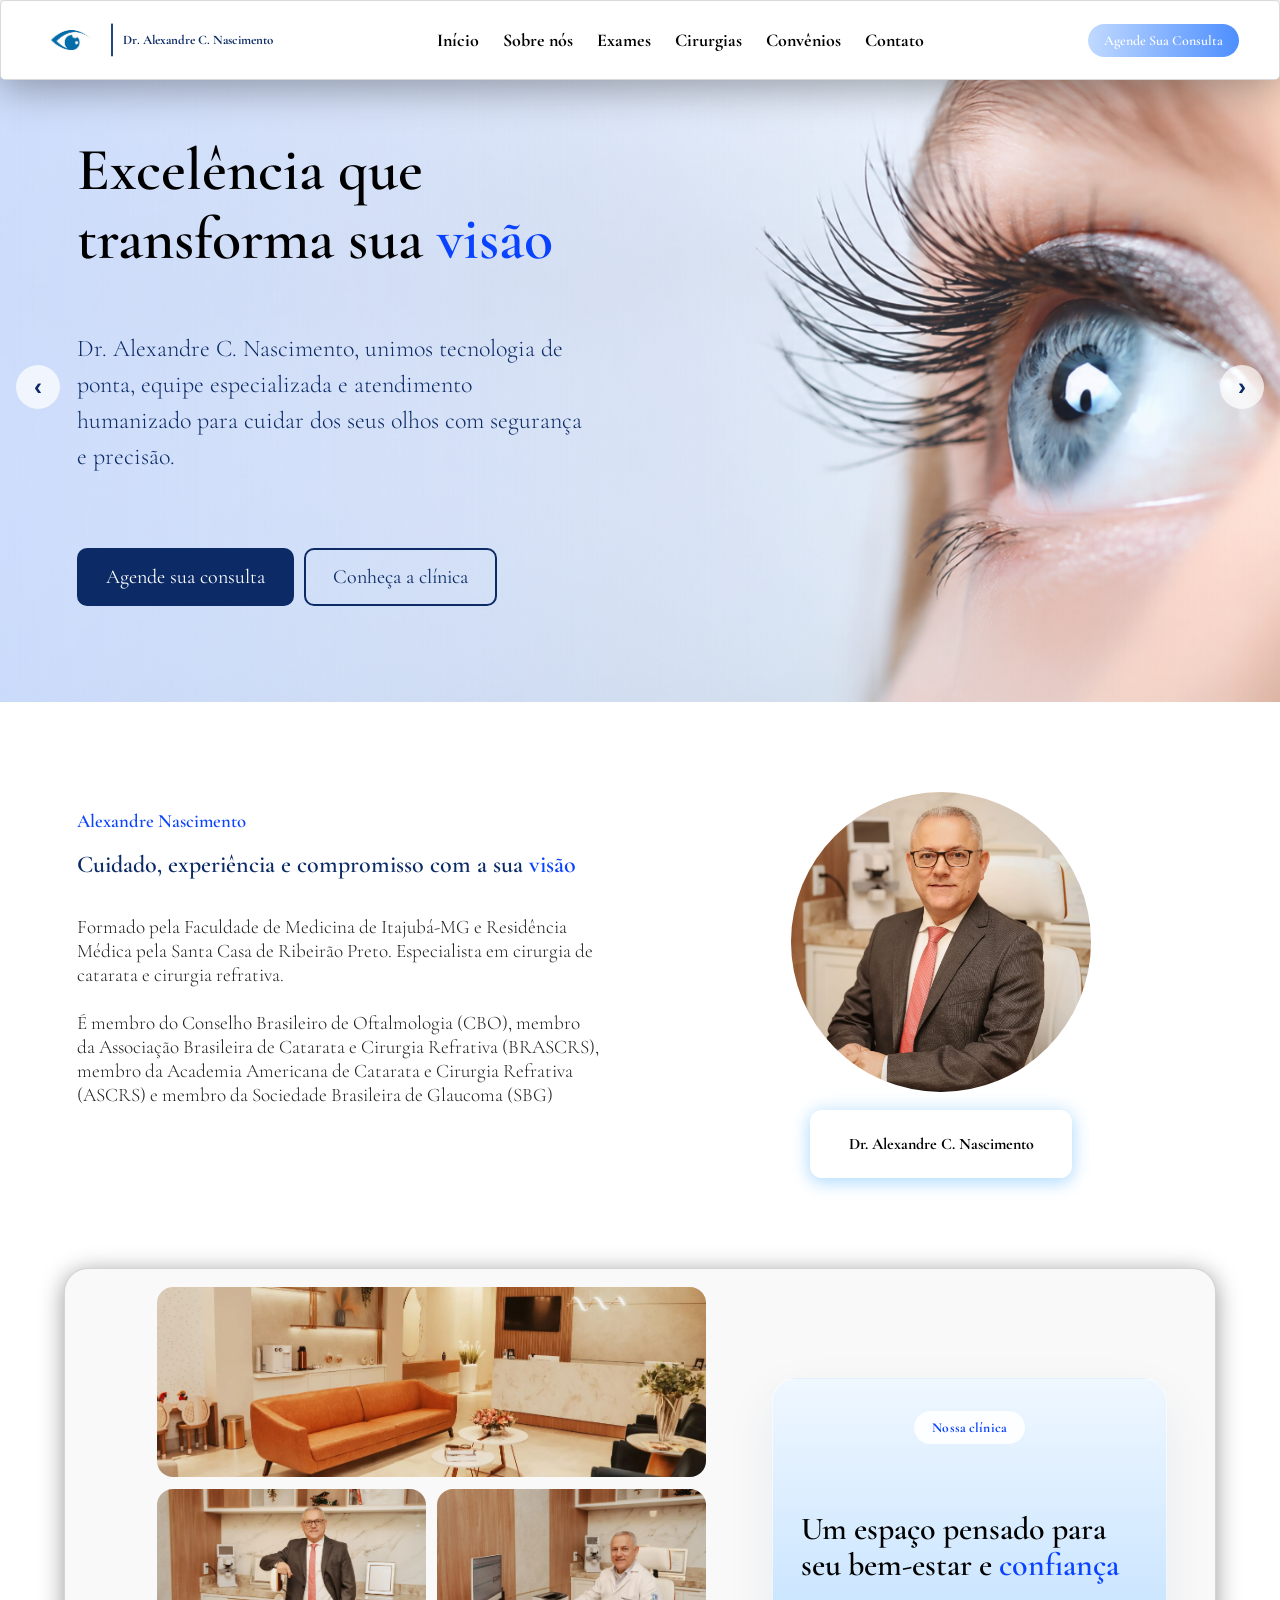
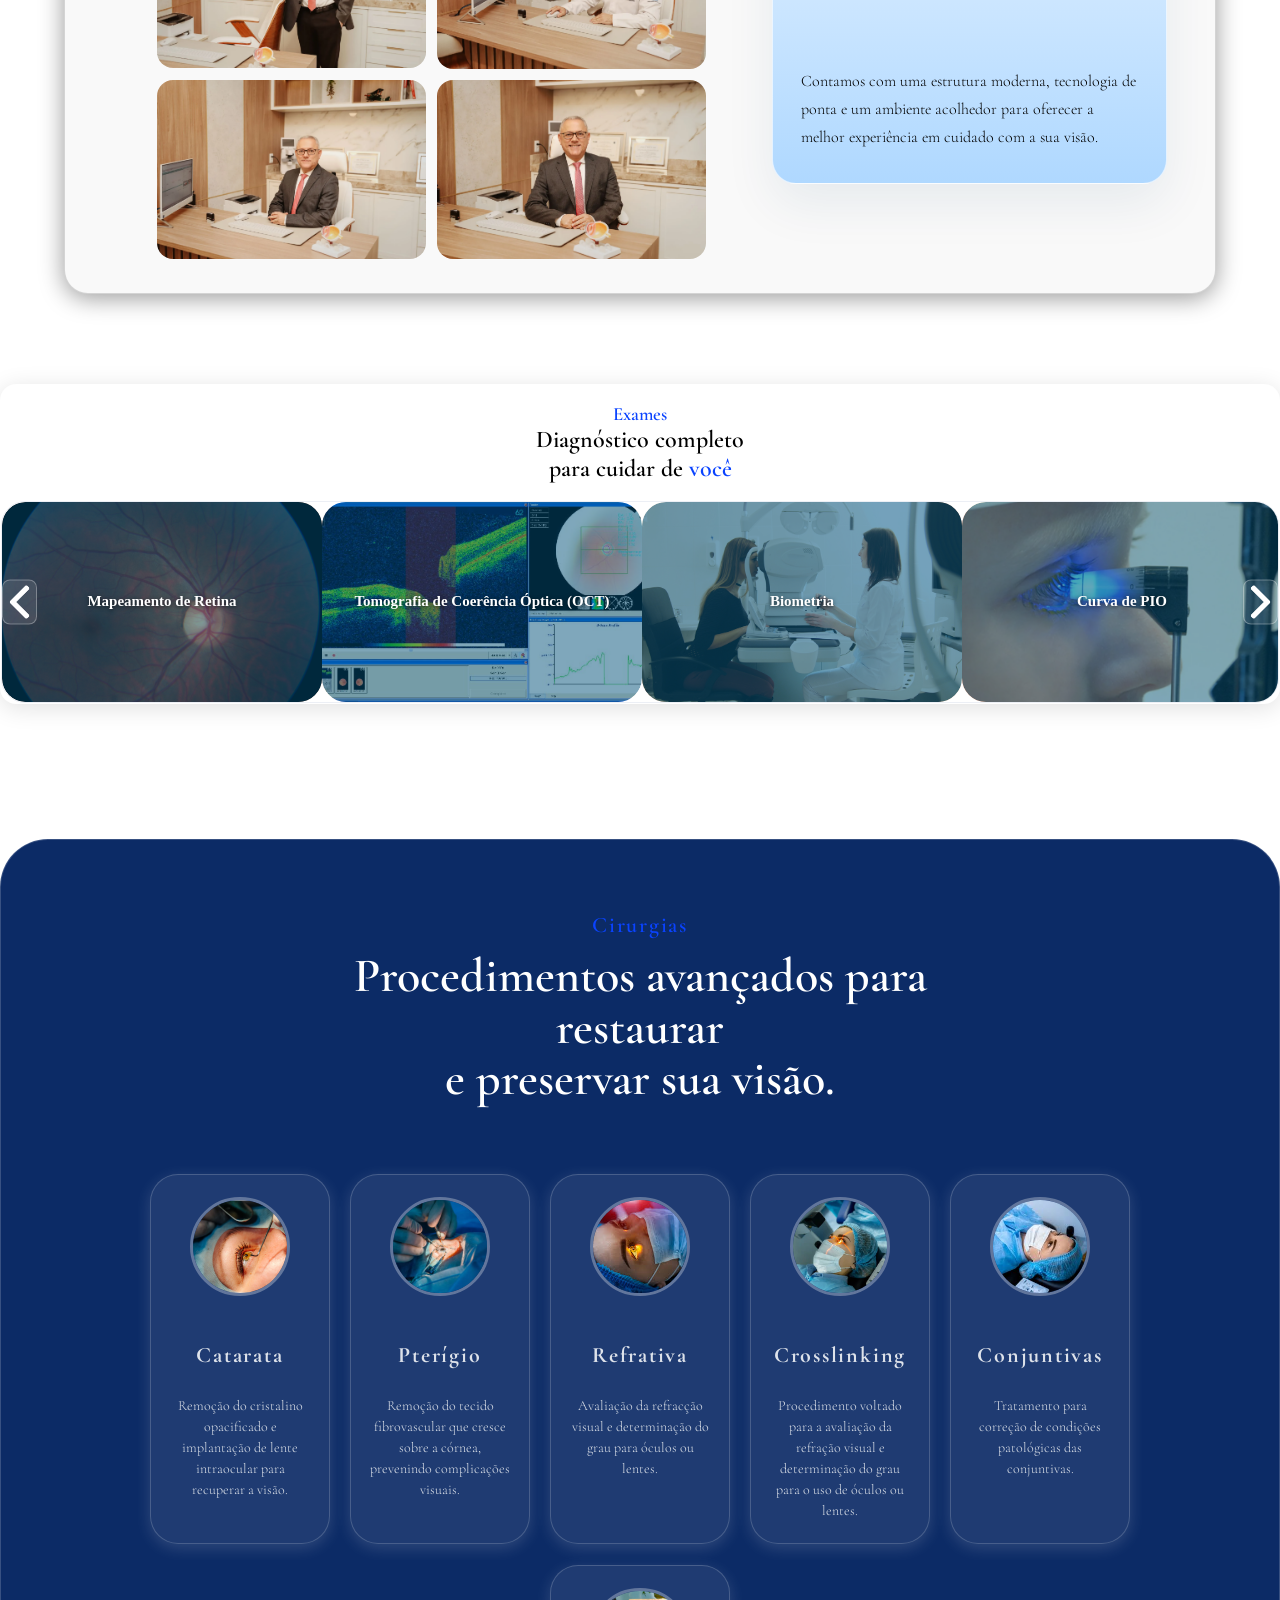
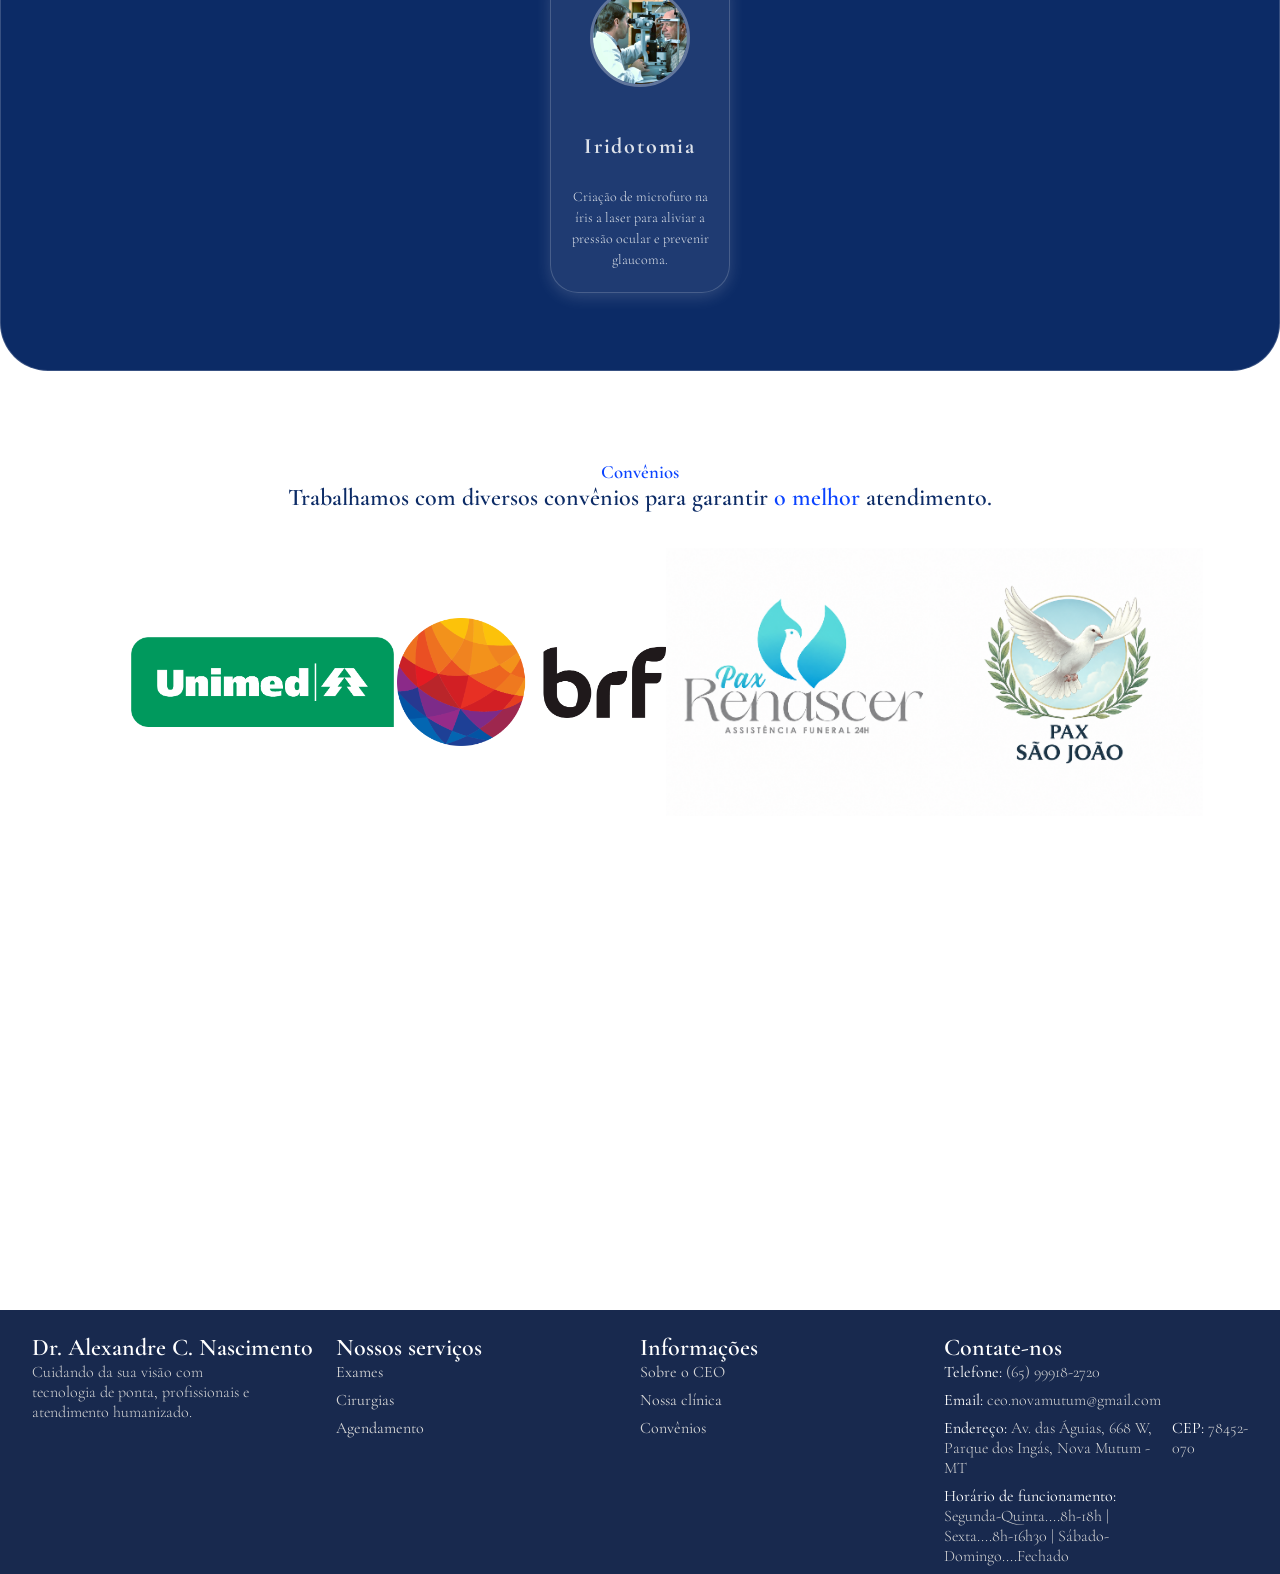
==== public/index.html @ 36d70191 "Updating some things" ====
﻿<!DOCTYPE html>
<html lang="pt-BR">
<head>
    <meta charset="UTF-8">
    <meta name="viewport" content="width=device-width, initial-scale=1.0">
    <link href="https://fonts.googleapis.com/css2?family=Cormorant+Garamond:ital,wght@0,300;0,400;0,600;1,400&display=swap" rel="stylesheet">
    <link rel="stylesheet" href="assets/css/global.css">
    <link rel="stylesheet" href="assets/css/style.css">
    <title>CEO – Centro de Excelência em Oftalmologia</title>
    <meta name="description" content="CEO – Centro de Excelência em Oftalmologia. Dr. Alexandre C. Nascimento oferece exames completos e cirurgias oftalmológicas em Nova Mutum - MT. Agende sua consulta: (65) 99918-2720.">
    <link rel="icon" type="image/png" href="assets/img/logo.png">
</head>

<body>

    <header>
        <div class="cabecalho">
            <img class="logo" src="assets/img/logo.png" alt="Logo CEO">
            <img class="linha-vertical" src="assets/img/linha.png" alt="">
            <p>Dr. Alexandre C. Nascimento</p>
        </div>

        <button class="menu-toggle" aria-label="Abrir menu" aria-controls="nav-menu" aria-expanded="false">
            <span></span><span></span><span></span>
        </button>

        <nav class="container" id="nav-menu">
            <a href="#hero">Início</a>
            <a href="#sobre">Sobre nós</a>
            <a href="#exames">Exames</a>
            <a href="#cirurgias">Cirurgias</a>
            <a href="#convenios">Convênios</a>
            <a href="#contato">Contato</a>
        </nav>

        <a href="https://wa.me/5565999182720?text=Olá%2C%20gostaria%20de%20agendar%20uma%20consulta!" class="botao" target="_blank" rel="noopener noreferrer">
            <p>Agende Sua Consulta</p>
        </a>
    </header>

    <main>

        <section id="hero">
            <div class="hero-track">
                <div class="hero-bg" style="background-image: url('assets/img/fundinho.png');"></div>
                <div class="hero-bg" style="background-image: url('assets/img/fundinho1.jpeg');"></div>
                <div class="hero-bg" style="background-image: url('assets/img/fundinho2.png');"></div>
                <div class="hero-bg" style="background-image: url('assets/img/fundinho3.png');"></div>
            </div>

            <button class="hero-prev" aria-label="Anterior">‹</button>
            <button class="hero-next" aria-label="Próximo">›</button>

            <div class="hero-content">
                <div class="carousel-mobile">
                    <div class="carousel-track">
                        <img src="assets/img/mobile1.jpg" alt="Clínica CEO – ambiente moderno e acolhedor">
                        <img src="assets/img/mobile2.jpg" alt="Equipe especializada em oftalmologia">
                        <img src="assets/img/mobile3.jpg" alt="Tecnologia de ponta para cuidar da sua visão">
                        <img src="assets/img/mobile4.jpeg" alt="Atendimento humanizado na CEO">

                        <img src="assets/img/mobile1.jpg" alt="Clínica CEO – ambiente moderno e acolhedor">
                        <img src="assets/img/mobile2.jpg" alt="Equipe especializada em oftalmologia">
                        <img src="assets/img/mobile3.jpg" alt="Tecnologia de ponta para cuidar da sua visão">
                        <img src="assets/img/mobile4.jpeg" alt="Atendimento humanizado na CEO">
                    </div>
                </div>

                <h1>Excelência que <br> transforma sua <span>visão</span></h1>
                <p>Dr. Alexandre C. Nascimento, unimos tecnologia de ponta, equipe especializada e atendimento humanizado para cuidar dos seus olhos com segurança e precisão.</p>

                <div class="double">
                    <a href="https://wa.me/5565999182720?text=Olá%2C%20gostaria%20de%20agendar%20uma%20consulta!" target="_blank" rel="noopener noreferrer">Agende sua consulta</a>
                    <a href="#" onclick="abrirGaleria(0); return false;">Conheça a clínica</a>
                </div>
            </div>
        </section>

        <section id="sobre">
            <div class="left"><br>
                <h3>Alexandre Nascimento</h3><br>
                <h1>Cuidado, experiência e compromisso com a sua <span>visão</span></h1><br><br>
                <p>
                    Formado pela Faculdade de Medicina de Itajubá-MG e Residência Médica pela Santa Casa de Ribeirão Preto. Especialista em cirurgia de catarata e cirurgia refrativa.<br><br>
                    É membro do Conselho Brasileiro de Oftalmologia (CBO), membro da Associação Brasileira de Catarata e Cirurgia Refrativa (BRASCRS), membro da Academia Americana de Catarata e Cirurgia Refrativa (ASCRS) e membro da Sociedade Brasileira de Glaucoma (SBG)<br><br>
                </p>
            </div>

            <div class="right">
                <img src="assets/img/foto6.png" alt="Dr. Alexandre C. Nascimento – Oftalmologista"><br><p>Dr. Alexandre C. Nascimento</p>
            </div>
        </section>

        <section id="galeria">
            <div class="texto">
                <h3>Nossa clínica</h3>
                <h1>Um espaço pensado para seu bem-estar e <span>confiança</span></h1>
                <p>Contamos com uma estrutura moderna, tecnologia de ponta e um ambiente acolhedor para oferecer a melhor experiência em cuidado com a sua visão.</p>
            </div><br><br>

            <div class="grid_galeria">
                <img src="assets/img/foto14.png" alt="Interior da Clínica CEO">
                <img src="assets/img/foto3.png" alt="Sala de atendimento CEO">
                <img src="assets/img/foto10.png" alt="Estrutura moderna da Clínica CEO">
                <img src="assets/img/foto5.png" alt="Ambiente da Clínica CEO">
                <img src="assets/img/foto4.png" alt="Espaço de espera da Clínica CEO">
            </div>
        </section>

        <section id="exames">
            <div class="conjunto">
                <h3>Exames</h3>
                <h1>Diagnóstico completo <br> para cuidar de <span>você</span></h1><br>
            </div>

            <div class="tela">
                <button class="esquerda"><img src="assets/img/left.png" alt=""></button>
                <button class="direita"><img src="assets/img/right.png" alt=""></button>
                <div class="interna">
                    <div class="exam-card" style="background-image:url('assets/img/exames/retina_mapping.jpg')"><span>Mapeamento de Retina</span></div>
                    <div class="exam-card" style="background-image:url('assets/img/exames/oct.jpg')"><span>Tomografia de Coerência Óptica (OCT)</span></div>
                    <div class="exam-card" style="background-image:url('assets/img/exames/biometria-ocular.jpg')"><span>Biometria</span></div>
        
                    <div class="exam-card" style="background-image:url('assets/img/exames/curva-de-pio.png')"><span>Curva de PIO</span></div>
                    <div class="exam-card" style="background-image:url('assets/img/exames/gonioscopy.jpg')"><span>Gonioscopia</span></div>
                    <div class="exam-card" style="background-image:url('assets/img/exames/keratoscopy.jpg')"><span>Topografia Corneana (Cerastoscopia)</span></div>
                    <div class="exam-card" style="background-image:url('assets/img/exames/specular_micro.jpg')"><span>Microscopia Especular de Córnea</span></div>
                    <div class="exam-card" style="background-image:url('assets/img/exames/pachymetry.jpg')"><span>Paquimetria Computadorizada de Córnea</span></div>

                    <div class="exam-card" style="background-image:url('assets/img/exames/ultrassonografia.jpg')"><span>Ultrassonografia Ocular</span></div>

                    
                    <div class="exam-card" style="background-image:url('assets/img/exames/retinography.jpg')"><span>Retinografia</span></div>
                    <div class="exam-card" style="background-image:url('assets/img/exames/Aberrometria.jpg')"><span>Aberrometria (OPD SCAN)</span></div>
                    <div class="exam-card" style="background-image:url('assets/img/exames/capimetria.jpg')"><span>Campimetria</span></div>
                    <div class="exam-card" style="background-image:url('assets/img/exames/pentacam.jpg')"><span>Pentacam</span></div>
                    
                </div>
            </div>
        </section>

        <section id="cirurgias">
            <h3><span>Cirurgias</span></h3>
            <h1>Procedimentos avançados para restaurar<br> e preservar sua visão.</h1><br><br>

            <div class="cards">
                <div class="card">
                    <img src="assets/img/catarata.jpg" alt="Cirurgia de catarata"><br><h3>Catarata</h3><p>Remoção do cristalino opacificado e implantação de lente intraocular para recuperar a visão.</p>
                </div>

                <div class="card">
                    <img src="assets/img/glaucoma.jpg" alt="Cirurgia de pterígio"><br><h3>Pterígio</h3><p>Remoção do tecido fibrovascular que cresce sobre a córnea, prevenindo complicações visuais.</p>
                </div>

                <div class="card">
                    <img src="assets/img/refrativa.jpg" alt="Cirurgia refrativa"><br><h3>Refrativa</h3><p>Avaliação da refracção visual e determinação do grau para óculos ou lentes.</p>
                </div>

                <div class="card">
                    <img src="assets/img/crosslinking.jpg" alt="Cirurgia Crosslinling"><br><h3>Crosslinking</h3><p>Procedimento voltado para a avaliação da refração visual e determinação do grau para o uso de óculos ou lentes.</p>
                </div>

                

                <div class="card">
                    <img src="assets/img/conjuntivas.jpg" alt="Cirurgia de conjuntivas"><br><h3>Conjuntivas</h3><p>Tratamento para correção de condições patológicas das conjuntivas.</p>
                </div>

                <div class="card">
                    <img src="assets/img/exames/iridotomy.jpg" alt="Iridotomia"><br><h3>Iridotomia</h3><p>Criação de microfuro na íris a laser para aliviar a pressão ocular e prevenir glaucoma.</p>
                </div>

            </div>
        </section>

        <section id="convenios">
            <h3><span>Convênios</span></h3>
            <h1>Trabalhamos com diversos convênios para garantir <span>o melhor</span> atendimento.</h1><br><br>

            <div class="convs">
                <img src="assets/img/unimed.png" alt="Convênio Unimed">
                <img src="assets/img/brf.png" alt="Convênio BRF">
                <img src="assets/img/renascer.png" alt="Convênio PAX">
                <img src="assets/img/paxsaojoao.png" alt="Convênio PAX">
            </div>
        </section>

        <section id="mapa">
            <iframe
                src="https://www.google.com/maps?cid=2826218219734627253&output=embed"
                width="100%" height="400" style="border:none;" allowfullscreen loading="lazy">
            </iframe>
        </section>

    </main>

    <footer>
        <section id="contato">

            <div>
                <h2>Dr. Alexandre C. Nascimento</h2>
                <p>Cuidando da sua visão com tecnologia de ponta, profissionais e atendimento humanizado.</p>
            </div>

            <div>
                <h2>Nossos serviços</h2>
                <a href="#exames">Exames</a>
                <a href="#cirurgias">Cirurgias</a>
                <a href="https://wa.me/5565999182720?text=Olá%2C%20gostaria%20de%20agendar%20uma%20consulta!" target="_blank" rel="noopener noreferrer">Agendamento</a>
            </div>

            <div>
                <h2>Informações</h2>
                <a href="#sobre">Sobre o CEO</a>
                <a href="#galeria">Nossa clínica</a>
                <a href="#convenios">Convênios</a>
            </div>

            <div class="contato-true">
                <h2>Contate-nos</h2>
                <div>
                    <p><span>Telefone: </span> (65) 99918-2720</p>
                </div>
                <div class="email">
                    <p><span>Email: </span>ceo.novamutum@gmail.com</p>
                </div>
                <div class="endereco">
                    <p><span>Endereço: </span> Av. das Águias, 668 W, Parque dos Ingás, Nova Mutum - MT</p>
                    <p><span>CEP: </span> 78452-070</p>
                </div>
                <div class="horario">
                    <p><span>Horário de funcionamento: </span> Segunda-Quinta....8h-18h | Sexta....8h-16h30 | Sábado-Domingo....Fechado</p>
                </div>
            </div>

        </section>
    </footer>

    <div id="lightbox">
        <img id="lightbox-img">
        <button onclick="fechar()">✕</button>
        <button onclick="navegar(-1)">‹</button>
        <button onclick="navegar(1)">›</button>
    </div>

    <script src="assets/main.js"></script>
</body>
</html>
---- public/assets/css/global.css ----
h1, h2, h3, p, a {
    font-family: 'Cormorant Garamond', serif;
}

h1, h2, h3 { 
    font-weight: 600; 
}

p { 
    font-weight: 300; 
}

a { 
    font-weight: 400;
 }

* {
    margin: 0;
    padding: 0;
    box-sizing: border-box;
}

:root {
    --cor-azul: rgb(210, 233, 255);
    --cor-azulescuro: rgb(12, 43, 102);
    --cor-brilho: rgb(10, 67, 255);
    --cor-texto: rgb(31, 32, 34);
    --cor-wallpaper: rgb(7, 7, 43);
    --cor-footer: rgb(24, 41, 78);
    --cor-dourada: rgb(255, 255, 127);
    --cor-texto2: rgb(214, 214, 214);
}

html, body {
    overflow-x: hidden;
    scroll-behavior: smooth;
}

html {
    scroll-padding-top: 80px;
}

img {
    max-width: 100%;
    height: auto;
    display: block;
}

header {
    border-radius: 5px;
    border: 1px solid rgba(0,0,0,0.15);
    box-shadow: 0 8px 40px rgba(0,0,0,0.35);
    position: fixed;
    top: 0;
    left: 0;
    width: 100%;
    z-index: 4;
    display: flex;
    flex-wrap: wrap;
    justify-content: space-between;
    align-items: center;
    gap: 12px;
    padding: 12px 16px;
    background-color: rgb(255, 255, 255);
}

.cabecalho {
    display: flex;
    align-items: center;
    gap: 10px;
    flex-shrink: 0;
}

.menu-toggle {
    display: inline-flex;
    flex-direction: column;
    justify-content: space-between;
    width: 28px;
    height: 22px;
    border: 0;
    cursor: pointer;
    margin-left: auto;
}

.menu-toggle span {
    display: block;
    height: 3px;
    background: var(--cor-azulescuro);
    border-radius: 2px;
}

@media (min-width: 768px) {
    header {
        flex-wrap: nowrap;
        padding: 14px 24px;
        gap: 16px;
    }
    .menu-toggle { display: none; }
}

@media (min-width: 1100px) {
    header {
        padding-inline: 40px;
        height: 80px;
    }
}

main {
    padding-top: 8vh;
}

ul {
    list-style: none;
    padding: 0;
    margin: 0;
}

footer {
    background-color: var(--cor-footer);
    background-size: cover;
    background-position: center;
    width: 100%;
}

#lightbox {
    display: none;
    position: fixed;
    inset: 0;
    background: rgba(0,0,0,0.9);
    z-index: 9999;
    justify-content: center;
    align-items: center;
}

#lightbox img {
    max-width: 90%;
    max-height: 90vh;
    border-radius: 12px;
}

#lightbox button {
    position: absolute;
    background: none;
    border: none;
    color: white;
    cursor: pointer;
    font-size: 40px;
}

#lightbox button:first-of-type { 
    top: 20px; right: 30px;
    font-size: 30px; 
}

#lightbox button:nth-of-type(2) {
     left: 20px;
}

#lightbox button:nth-of-type(3) {
    right: 20px;
 }
---- public/assets/css/style.css ----
.logo {
    width: clamp(20px, 25vw, 60px);
    height: auto;
}

.linha-vertical {
    width: 2px;
    height: 36px;
    object-fit: cover;
}

.cabecalho p {
    color: var(--cor-azulescuro);
    font-weight: 700;
    font-size: clamp(11px, 2.6vw, 13px);
    line-height: 1.3;
    
}

.container {
    display: none;
    width: 100%;
    flex-direction: column;
    gap: 14px;
    padding: 12px 0;
    order: 3;
}

.container.is-open { 
    display: flex; 
}

.container a {
    font-size: 16px;
    text-decoration: none;
    font-weight: 700;
    color: black;
    transition: transform .3s ease;
}

@media (min-width: 768px) {
    .container {
        display: flex;
        flex-direction: row;
        flex-wrap: wrap;
        justify-content: center;
        gap: 16px;
        width: auto;
        padding: 0;
        order: 0;
    }
    .container a { 
        font-size: 15px; 
    }

    .container a:hover {
         transform: translateY(-4px); 
        }
}

@media (min-width: 1200px) {
    .container { 
        gap: 24px;
     }

    .container a { 
        font-size: 18px;
     }
}


.botao {
    transition: filter 0.5s;
    display: inline-flex;
    align-items: center;
    gap: 8px;
    border-radius: 999px;
    background: linear-gradient(to left, #4d8eff, #c0d9ff);
    padding: 8px 16px;
    cursor: pointer;
    flex-shrink: 0;
    text-decoration: none;
}


.botao:hover {
    filter: brightness(0.85);
}

.botao p {
    font-size: 14px;
    color: #fff;
    font-weight: 600;
    white-space: nowrap;
}



#hero {
    position: relative;
    overflow: hidden;
    width: 100%;
    min-height: 70svh;
    padding: 5vh 16px 40px;
    display: flex;
    align-items: flex-start;
}

#hero::before {
    content: '';
    position: absolute;
    inset: 0;
    background: linear-gradient(to right, rgba(199, 217, 255, 0.8), rgba(255, 255, 255, 0));
    z-index: 1;
    pointer-events: none;
}

.hero-track {
    position: absolute;
    inset: 0;
    display: flex;
    transition: transform 0.6s ease;
    z-index: 0;
}

.hero-bg {
    flex: 0 0 100%;
    height: 100%;
    background-size: cover;
    background-position: center;
    background-repeat: no-repeat;
}

.hero-prev,
.hero-next {
    position: absolute;
    top: 50%;
    transform: translateY(-50%);
    z-index: 3;
    width: 44px;
    height: 44px;
    border: none;
    border-radius: 50%;
    background: rgba(255, 255, 255, 0.7);
    color: var(--cor-azulescuro);
    font-size: 24px;
    font-weight: bold;
    cursor: pointer;
    display: flex;
    align-items: center;
    justify-content: center;
}

.hero-prev:hover,
.hero-next:hover {
    background: #fff;
}

.hero-prev { left: 16px; }
.hero-next { right: 16px; }

.hero-content {
    position: relative;
    z-index: 2;
}



@media (max-width: 1023px) {
    .hero-bg { background-size: cover; }
}




@media (max-width: 1023px) {
    #hero {
        background-image: linear-gradient(to right, rgba(199, 217, 255, 0.8), rgba(255, 255, 255, 0.2));
        background-size: cover;
    }
}

@media (max-width: 767px) {
    .hero-track,
    .hero-prev,
    .hero-next { display: none; }
}

@media (min-width: 767px) and (max-width: 1023px){ /* Tablets */

    #hero {
        justify-content: center;  
        align-items: center;      
        text-align: center;
    }

    .hero-content {
        align-items: center;
        padding-top: 5vh;      
    }

 

    #sobre {
        display: block !important;
    }

    .left {
        width: 100% !important;
        max-width: 100%;
        
    }


    .right {
        padding-top: 10vh;
        width: 100% !important;
        margin: auto !important;
    
    
        
    }
    .right img {
        width: 50% !important;
        height: 50% !important;
        
    }

    .double {
        text-align: center;
        justify-content: center;
    }




}
.hero-content {
    display:flex;
    flex-direction: column;
    width: 100%;
    max-width: 100%;
    row-gap:5vh;
    position: relative;
    z-index: 2;
}

@media (max-width: 768px) {
    .hero-content h1{
        text-align: center;

    }
    
}


#hero h1 {
    color: black;
    font-size: clamp(30px, 10vw, 60px);
    line-height: 1.15;
    max-width: 100%;
}

#hero span {
    color: var(--cor-brilho);
}

#hero h1 br { display: none; }




#hero p {
    color: var(--cor-azulescuro);
    font-size: 1.5rem;
    line-height: 1.5;
    margin-top: 12px;
    max-width: 100%;
}

@media (min-width: 768px) {
    #hero { padding: 5% 6%; }
    #hero h1,
    #hero p { max-width: 60%; }
    #hero h1 br { display: inline; }
}

@media (min-width: 1100px) {
    #hero h1,
    #hero p { max-width: 45%; }
}


.double {
    padding-top: 28px;
    display: flex;
    gap: 10px;
    width: 100%;
    box-sizing: border-box;
}

.double a {
    display: inline-block;
    text-decoration: none;
    padding: 15px 27px;
    border-radius: 10px;
    border: 2px solid;
    font-size: clamp(20px, 3vw, 20px);
    transition: all .35s ease;
    
    
}

@media (max-width: 768px) { /* Celulares */
    .double {
        flex-wrap: nowrap;      
        padding: 28px 16px 0 16px;
    }

    .hero-content h1 {
        text-align: center;
    }

    .double a {
        flex: 1;              
        width: 0;
        min-width: 0;
        padding: 16px 8px;
        font-size: 14px;
        text-align: center;
        overflow: hidden;
    }

   
}

.double a:hover {
    transform: translateY(-4px) scale(1.03);
    filter: brightness(1.05);
}

.double a:first-child {
    border-color: var(--cor-azulescuro);
    color: #fff;
    background-color: var(--cor-azulescuro);
}

.double a:last-child {
    border-color: var(--cor-azulescuro);
    color: var(--cor-azulescuro);
    background: transparent;
}

.divisor {
    width: 1px;
    background: #ccc;
    display: none;
}

@media (min-width: 768px) {
    .divisor { display: block; }
}

@media (min-width: 1100px) {
}

@media (max-width: 506px) {
    .botao {
        width: 100%;
        justify-content: center;
    }
}


.carousel-mobile {
    display: none;
}

@media (max-width: 767px) {
    .carousel-mobile {
        display: block;
        width: 100vw;            
        margin-left: -16px;     
        overflow: hidden;
        border-radius: 0;
    }
}

.carousel-track {
    display: flex;
    animation: slide 30s linear infinite;
}

.carousel-mobile img {
    width: 100vw;   
    height: 190px;
    object-fit: cover;
    flex-shrink: 0;
}

/* 4 imagens */
@keyframes slide {
    from { transform: translateX(0); }
    to   { transform: translateX(-400vw); }
}

#sobre {
    display: flex;
    padding-inline: 6%;
    justify-content: space-between;
    background: #fff;
    padding-top: 10vh;
    position: relative;
    z-index: 1;
    
}

.left {
    width: 50%;

}

.left span {
    color: var(--cor-brilho);
}


@media (max-width: 767px) {
    .left {
        width: 100%;
        max-width: 100%;;
    }

    #sobre {
        display: block;
        
    }

    .right {
        padding-top: 10vh;
        width: 100% !important;
        margin: auto !important;
    }
    .right img {
        width: 50% !important;
        height: 50% !important;
        
    }
    
}


.left h3 {
    color: var(--cor-brilho);
}

.left h1 {
    color: var(--cor-azulescuro);
}

.left p {
    color: var(--cor-texto);
    font-size: larger;
}

.right {
    
    margin: auto;
    text-align: center;
    width: 50%;
    justify-content: center; 
    align-items: center;     
    margin-left: 7%;  
}

.right p {
    display: flex;
    text-align: center;
    justify-content: center;
    font-weight: bolder;
    margin: auto;
    align-items: center;
    max-width: 50%;
    height: 7.5vh;
    border: 2px solid rgba(255, 255, 255, 0.6);
    border-radius: 12px;
    box-shadow: 0 0 20px rgba(132, 200, 255, 0.4), 0 6px 15px rgba(132, 200, 255, 0.4);
}

.right img {
    display: block;
    margin: auto;
    width: 100%;
    max-width: 300px;
    aspect-ratio: 1 / 1;
    object-fit: cover;
    border-radius: 50%;
}



#galeria {
    display: flex;
    flex-wrap: wrap;
    align-items: center;
    gap: 6%;
    padding: 2vh 2%;
    width: 90%;
    margin: auto;
    border-radius: 24px;
    margin-top: 10vh;
    background: #f9f9f9;
    border: 1px solid rgba(0, 0, 0, 0.15);
    box-shadow: 0 4px 24px rgba(0, 0, 0, 0.40);
    
}

@media (max-width: 767px) {
    #galeria {
        display: block !important;
        text-align: center;
        padding: 16px;
    }


    .grid_galeria {
        margin: auto;
        border-color: #000000;
        width: 100% !important;
        max-width: 100%;
    }

    .grid_galeria img {
        height: 100%;
        width: 90% !important;
        max-height: none !important;
        margin: auto;
    }

    .texto {
        margin: auto !important;
        width: 90% !important;
        max-width: 100%;
    }

    .texto h1 {
        text-align: center;
    }


}

.texto {
    
    display: flex;
    flex-direction: column;
    align-items: flex-start;
    text-align: left;
    background: linear-gradient(180deg, #eff7ff 0%, #afd8ff 100%);
    border: 1px solid rgba(255,255,255,0.65);
    box-shadow: 0 20px 50px rgba(15, 58, 105, 0.08);
    width: 36%;
    margin: 0;
    padding: 32px 28px;
    border-radius: 24px;
    order: 2;
    gap: 7.5vh;
    
}


.texto h3 {
    margin: 0 0 16px;
    display: inline-flex;
    align-items: center;
    text-align: center;
    margin: auto;
    padding: 8px 18px;
    border-radius: 999px;
    background: rgba(255, 255, 255, 0.9);
    font-size: 0.85rem;
    font-weight: 700;
    letter-spacing: 0.01em;
    color: var(--cor-brilho);
}

.texto h1 {
    margin: 0;
    font-size: clamp(1.9rem, 2.5vw, 2.3rem);
    line-height: 1.12;
    margin-bottom: 1rem;
    color: black;
}

.texto p {
    margin: 0;
    font-size: 1rem;
    line-height: 1.75;
    max-width: 100%;
}

.texto span {
    color: var(--cor-brilho);
}



@keyframes surgir {
    from { opacity: 0; transform: translateY(20px) scale(0.9); }
    to   { opacity: 1; transform: translateY(0) scale(1); }
}
.grid_galeria {

    margin-bottom: 16px;
    justify-self: center;
    width: 50%;
    max-width: 600px;
    height: auto;
    display: grid;
    gap: 12px;
    grid-auto-rows: minmax(110px, auto);
    grid-template-areas:
        "item1 item1"
        "item2 item3"
        "item4 item5";
}

.grid_galeria img {
    opacity: 0;
    width: 100%;
    max-height: 190px;
    display: block;
    object-fit: cover;
    border-radius: 16px;
    
}


.grid_galeria img:hover {
    outline: 3px solid #4d8eff;
    outline-offset: 1px;
    cursor: pointer;
    transition: all 0.3s ease;
}


.visivel_universal {
    animation: surgir 2s ease forwards;
}

.grid_galeria img:nth-child(1) { grid-area: item1; }
.grid_galeria img:nth-child(2) { grid-area: item2; }
.grid_galeria img:nth-child(3) { grid-area: item3; }
.grid_galeria img:nth-child(4) { grid-area: item4; }
.grid_galeria img:nth-child(5) { grid-area: item5; }



@media (max-width: 767px) {
    .grid_galeria {
        grid-template-columns: 1fr;
        grid-template-areas:
            "item1"
            "item2"
            "item3"
            "item4"
            "item5";
    }
}



#exames {
    background-color: white;
    height: 100%;
    width: 100%;
    margin: auto;
    margin-top: 10vh;
    border: 1px solid rgba(255,255,255,0.15);
    border-radius: 16px;
    box-shadow: 0 4px 24px rgba(0,0,0,0.12);
}


.esquerda {
    left: 0%;
    top: 50%;
    transform: translateY(-50%);
   
    
    
}
.direita, .esquerda {
    width: 35px;
    height: 5vh;
    background: rgba(255, 255, 255, 0.1);
    position: absolute;
    cursor: pointer;
    z-index: 10;
    filter: brightness(0) invert(1);
    border: 1px solid rgba(255,255,255,0.3);
    border-radius: 8px;
    
    
    

}

.direita {
    right: 0%;
    top: 50%;
    transform: translateY(-50%);
}


.tela {
  overflow: hidden;
  position: relative;
  width: 100%;
  margin: auto;
  border-radius: 24px;
  border: 1px solid rgba(22,59,122,0.08);
  padding: 0;
}

.interna {

    transition: transform 1s ease;
    display: flex;
   
    }

@media (max-width: 450px) {
  .interna img {
    width: calc(100vw) !important;
  }
}

@media (min-width: 450px) and (max-width: 767px) {
  .interna img {
    width: calc(100vw / 2) !important;
  }
}


@media (min-width: 767px) and (max-width: 1023px) {
  .interna img {
    width: calc(100vw / 3) !important;
  }
}




.interna img {
    opacity: 0;
    position: relative;
    width: calc(100vw / 4);
    height: 200px;
    object-fit: cover;
    flex-shrink: 0;
    border-radius: 24px;
}

.exam-card {
    opacity: 0;
    position: relative;
    width: calc(100vw / 4);
    height: 200px;
    flex-shrink: 0;
    border-radius: 24px;
    background-size: cover;
    background-position: center;
    background-repeat: no-repeat;
    display: flex;
    align-items: center;
    justify-content: center;
    overflow: hidden;
    cursor: default;
}

.exam-card::before {
    content: '';
    position: absolute;
    inset: 0;
    background: rgba(0, 80, 120, 0.50);
    border-radius: 24px;
}

.exam-card span {
    position: relative;
    z-index: 1;
    color: white;
    font-weight: 600;
    font-size: clamp(11px, 1.2vw, 15px);
    text-align: center;
    padding: 0 14px;
    text-shadow: 0 1px 4px rgba(0,0,0,0.6);
    line-height: 1.3;
}

@media (max-width: 450px) {
    .exam-card { width: calc(100vw) !important; }
}

@media (min-width: 450px) and (max-width: 767px) {
    .exam-card { width: calc(100vw / 2) !important; }
}

@media (min-width: 767px) and (max-width: 1023px) {
    .exam-card { width: calc(100vw / 3) !important; }
}





.conjunto {
    text-align: center;
    color: rgb(0, 0, 0); 
    padding-top: 2vh;

}


.conjunto h3 {
    color: var(--cor-brilho);
}

.conjunto h1{
    color: black;

}

.conjunto h1 span {
    color: var(--cor-brilho);
}

#cirurgias {
    background-color: var(--cor-azulescuro);
    border: 1px solid rgba(255, 255, 255, 0.18);
    padding: 8vh 6% 5vh;
    text-align: center;
    border-radius: 48px;
    margin-top: 15vh;
}

#cirurgias h3 {
    color: rgba(255, 255, 255, 0.85);
    letter-spacing: 0.08em;
    margin-bottom: 0.8rem;
    font-size: clamp(18px, 2.2vw, 22px);
}

#cirurgias h3 span {
    color: var(--cor-brilho);
}

#cirurgias h1 {
    color: white;
    margin: 0 auto 2rem;
    max-width: 720px;
    line-height: 1.08;
    font-size: clamp(32px, 5vw, 48px);
}

.cards {
    display: flex;
    flex-wrap: wrap;
    justify-content: center;
    gap: 20px;
    margin: 0 auto;
    max-width: 1200px;
    padding-bottom: 2rem;
}

.cards h3 {
    font-weight: bolder;
    color: white;
}

.card {
    position: relative;
    border: 1px solid rgba(255, 255, 255, 0.18);
    box-shadow: 0 4px 16px rgba(255, 255, 255, 0.15);
    flex: 1 1 220px;
    min-width: 180px;
    max-width: 180px;
    display: flex;
    flex-direction: column;
    align-items: center;
    gap: 14px;
    padding: 22px 18px;
    border-radius: 28px;
    background: rgba(255, 255, 255, 0.08);
    transition: box-shadow 0.3s ease, border-color 0.3s ease, transform 0.3s ease;
    opacity: 0;
}



.card:hover {
    transform: translateY(-6px);
    border-color: rgba(255, 255, 255, 0.5);
    box-shadow: 0 8px 48px rgba(0,0,0,0.25);
}

.card img {
    
    width: 70%;
    max-width: 160px;
    aspect-ratio: 1;
    border-radius: 50%;
    object-fit: cover;
    border: 3px solid rgba(255, 255, 255, 0.3);
}

.card h3 {
    margin: 0;
    font-size: clamp(16px, 2vw, 18px);
}

.card p {
    margin: 0;
    color: rgba(255, 255, 255, 0.85);
    font-size: clamp(12px, 1.4vw, 14px);
    line-height: 1.5;
    text-align: center;
}


#convenios {

    height: auto;
    padding-top: 10vh;    
    text-align: center;
}

#convenios h3, #convenios h1 {
    color: var(--cor-azulescuro);
}

#convenios h3 span, #convenios h1 span {
    color: var(--cor-brilho);
}

.convs {
    display: flex;
    justify-content: space-between;
    padding-inline: 10%;
    align-items: center;
    width: 90%;
}

    
.convs img {
    width: 30%;
    height: 20%;  
}

@media (max-width: 506px) {
    .convs {
        display: flex;
        flex-direction: column;
        align-items: center; /* centraliza horizontalmente */
        justify-content: center;
        width: 100%;
        gap: 20px;
        margin: 0 auto;
        padding: 0;
    }

    .convs img {
        display: block;
        margin: 0 auto;
    }
}


#mapa {
    padding-top: 10vh;
}


/* Rodapé o footer*/
#contato {
    display: flex;
    justify-content: space-between;
    color: white;
    padding-inline: 2.5%;
    padding-top: 2.5vh;
    width: 100%;
}

#contato img {
    width: 30%;
    height: 20vh;
    margin: auto;
}

#contato > div {
    width: calc(100% / 4);
}

#contato div p {
    max-width: 75%;
}

#contato div img {
    width: 15%;
    height: 15%;
}

#contato a,
#contato p {
    display: block;
    text-decoration: none;
    color: var(--cor-texto2);
    margin-bottom: 8px;
    width: fit-content;
}

.contato-true div {
    display: flex;
}

.contato-true div span {
    font-weight: bolder;
    color: white;
}

@media (min-width: 500px) and (max-width: 1023px) {
    #contato {
        display: grid;
        grid-template-columns: 1fr 1fr;
        gap: 24px;
    }

    #contato > div {
        width: 100%;
    }
}

@media (max-width: 500px) {
    #contato {
        display: block;
    }

    #contato > div {
        text-align: center;
        width: 100%;
        border: 1px solid rgba(255, 255, 255, 0.1);
        border-radius: 12px;
    }

    #contato a,
    #contato p {
        margin-inline: auto;
    }

    .contato-true div {
        justify-content: center;
    }
}
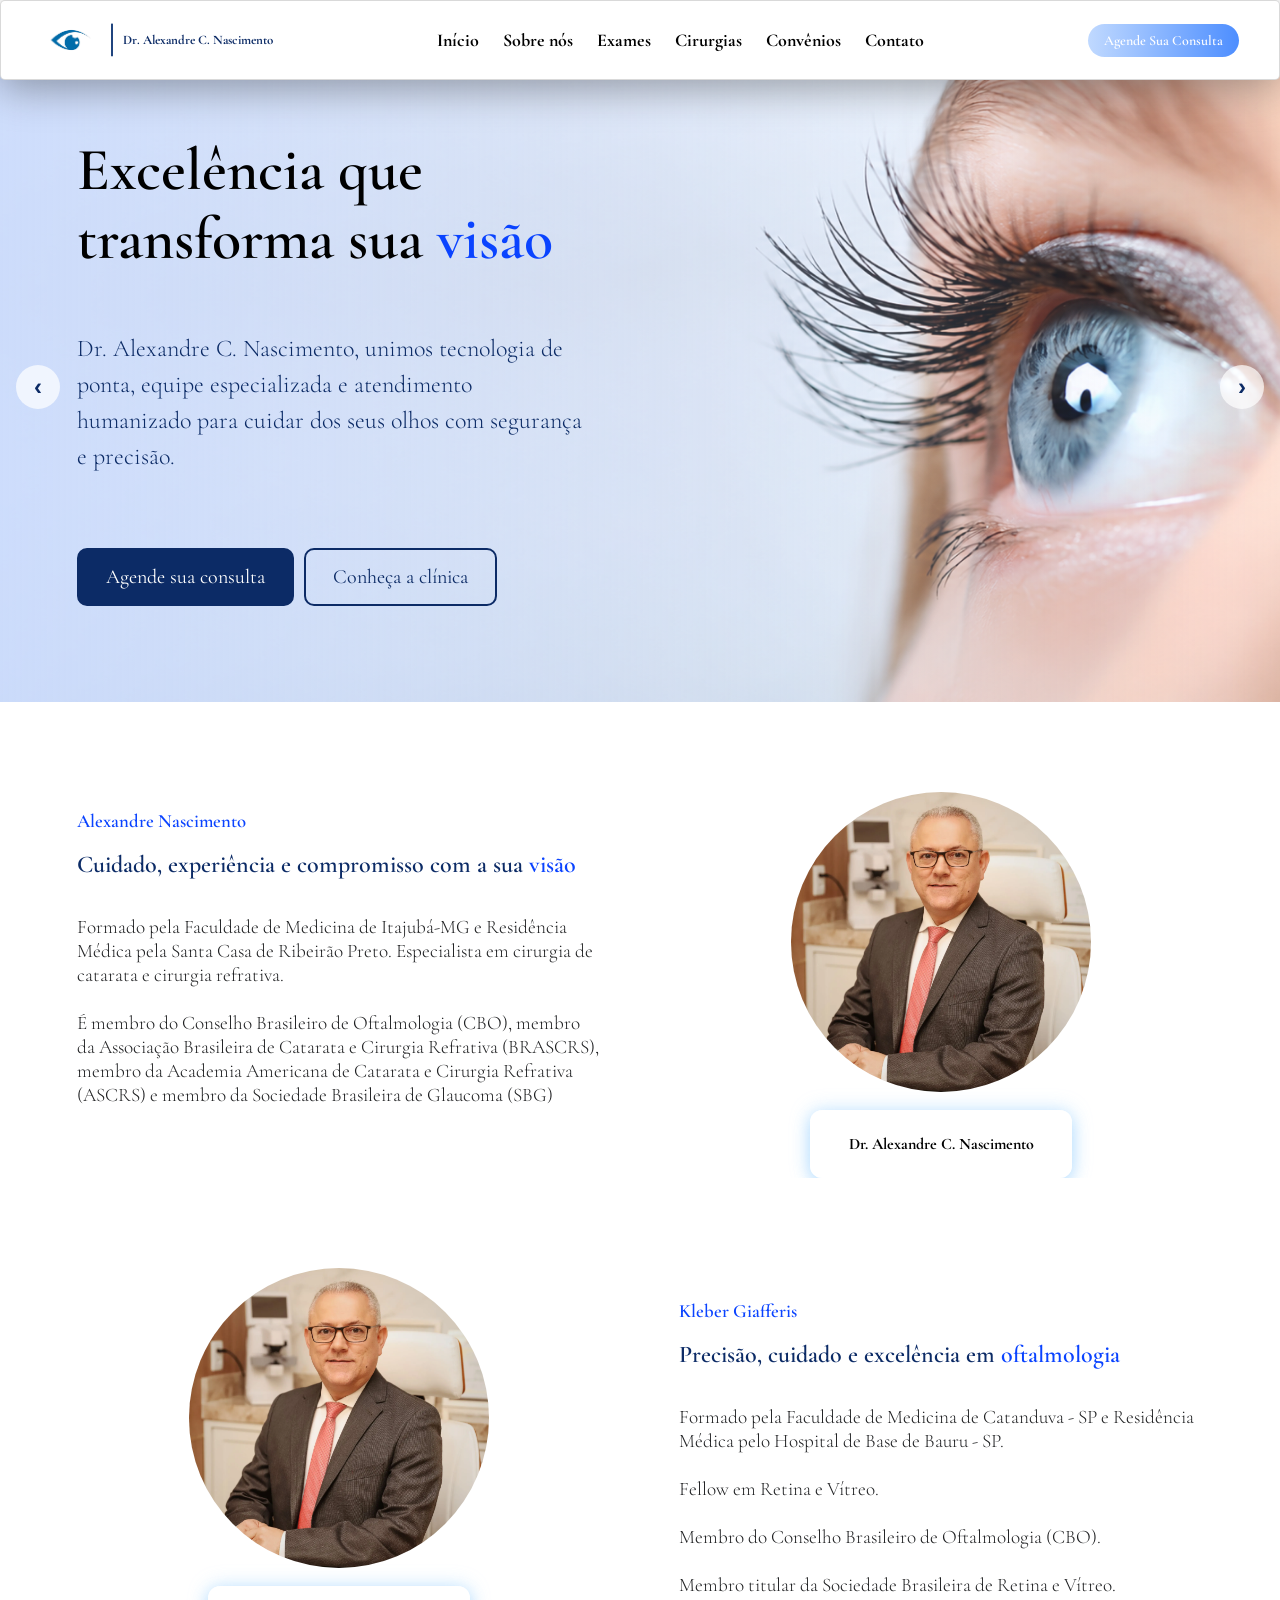
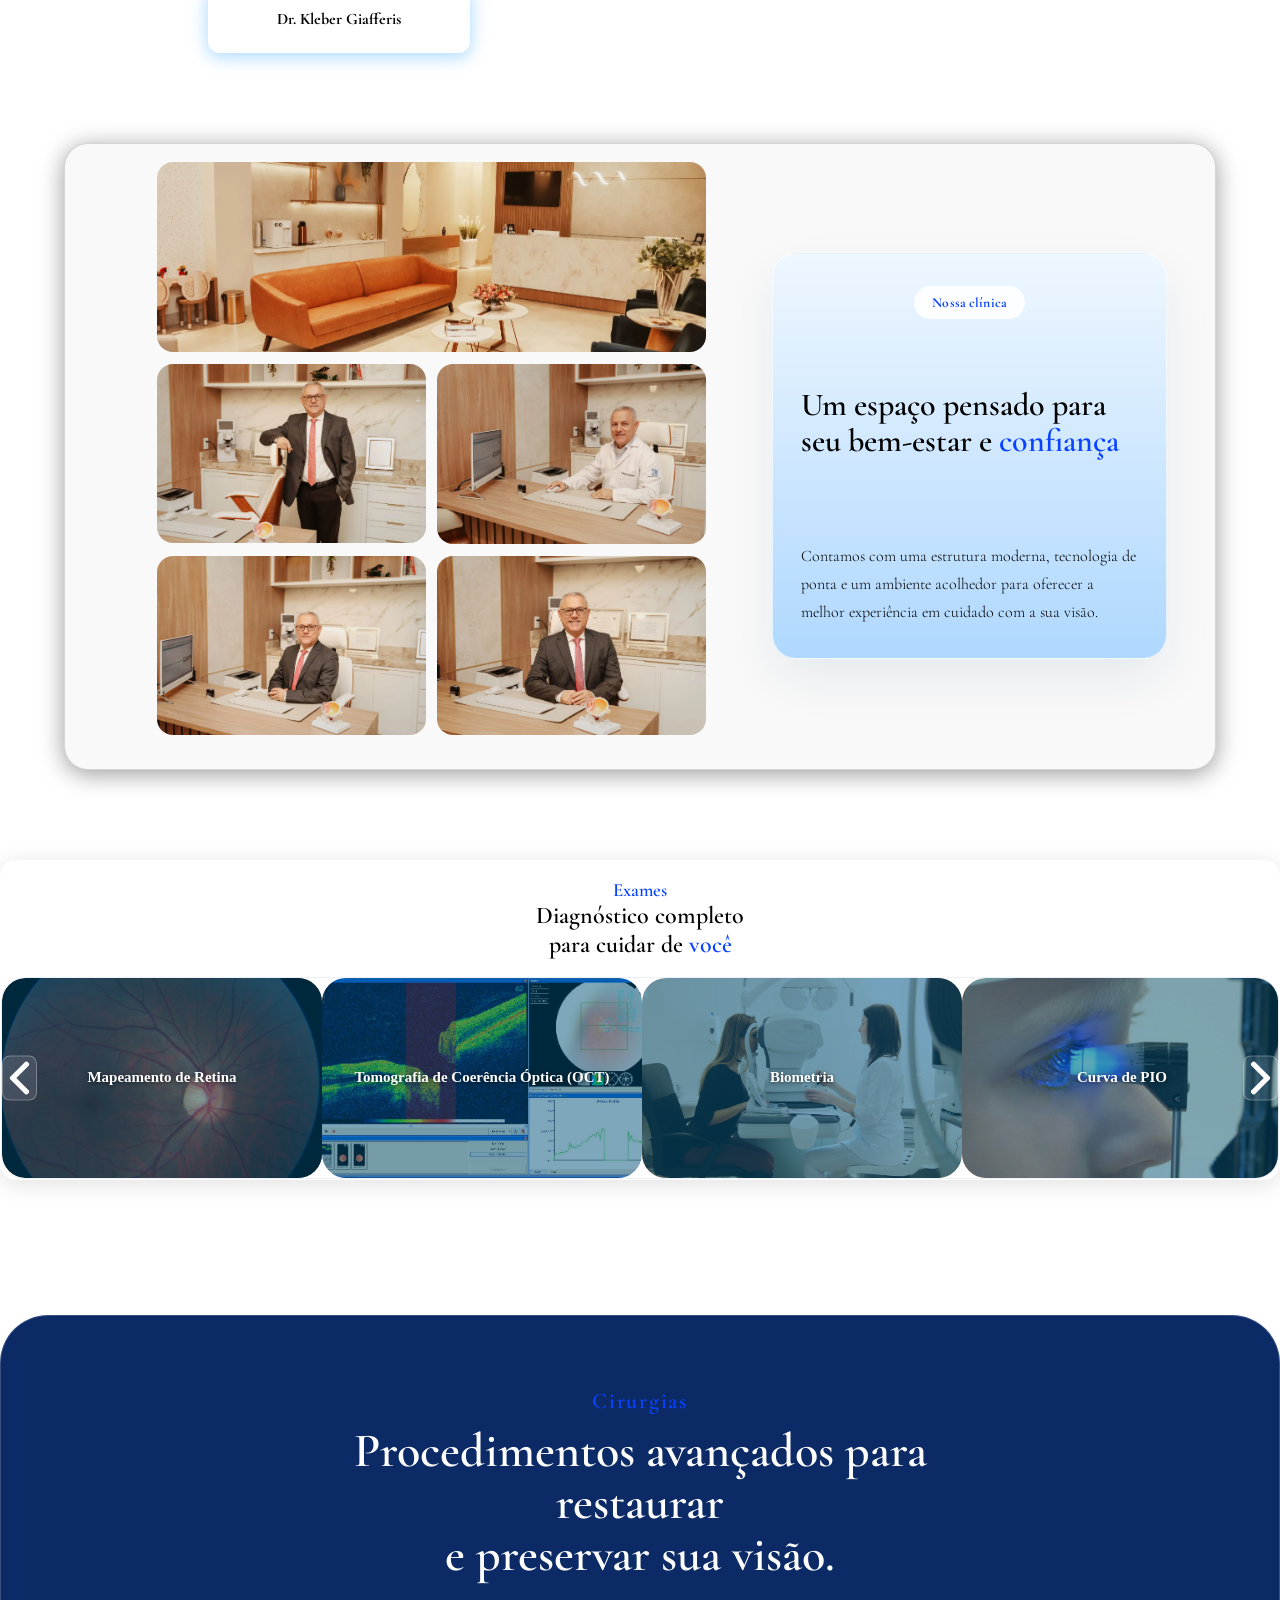
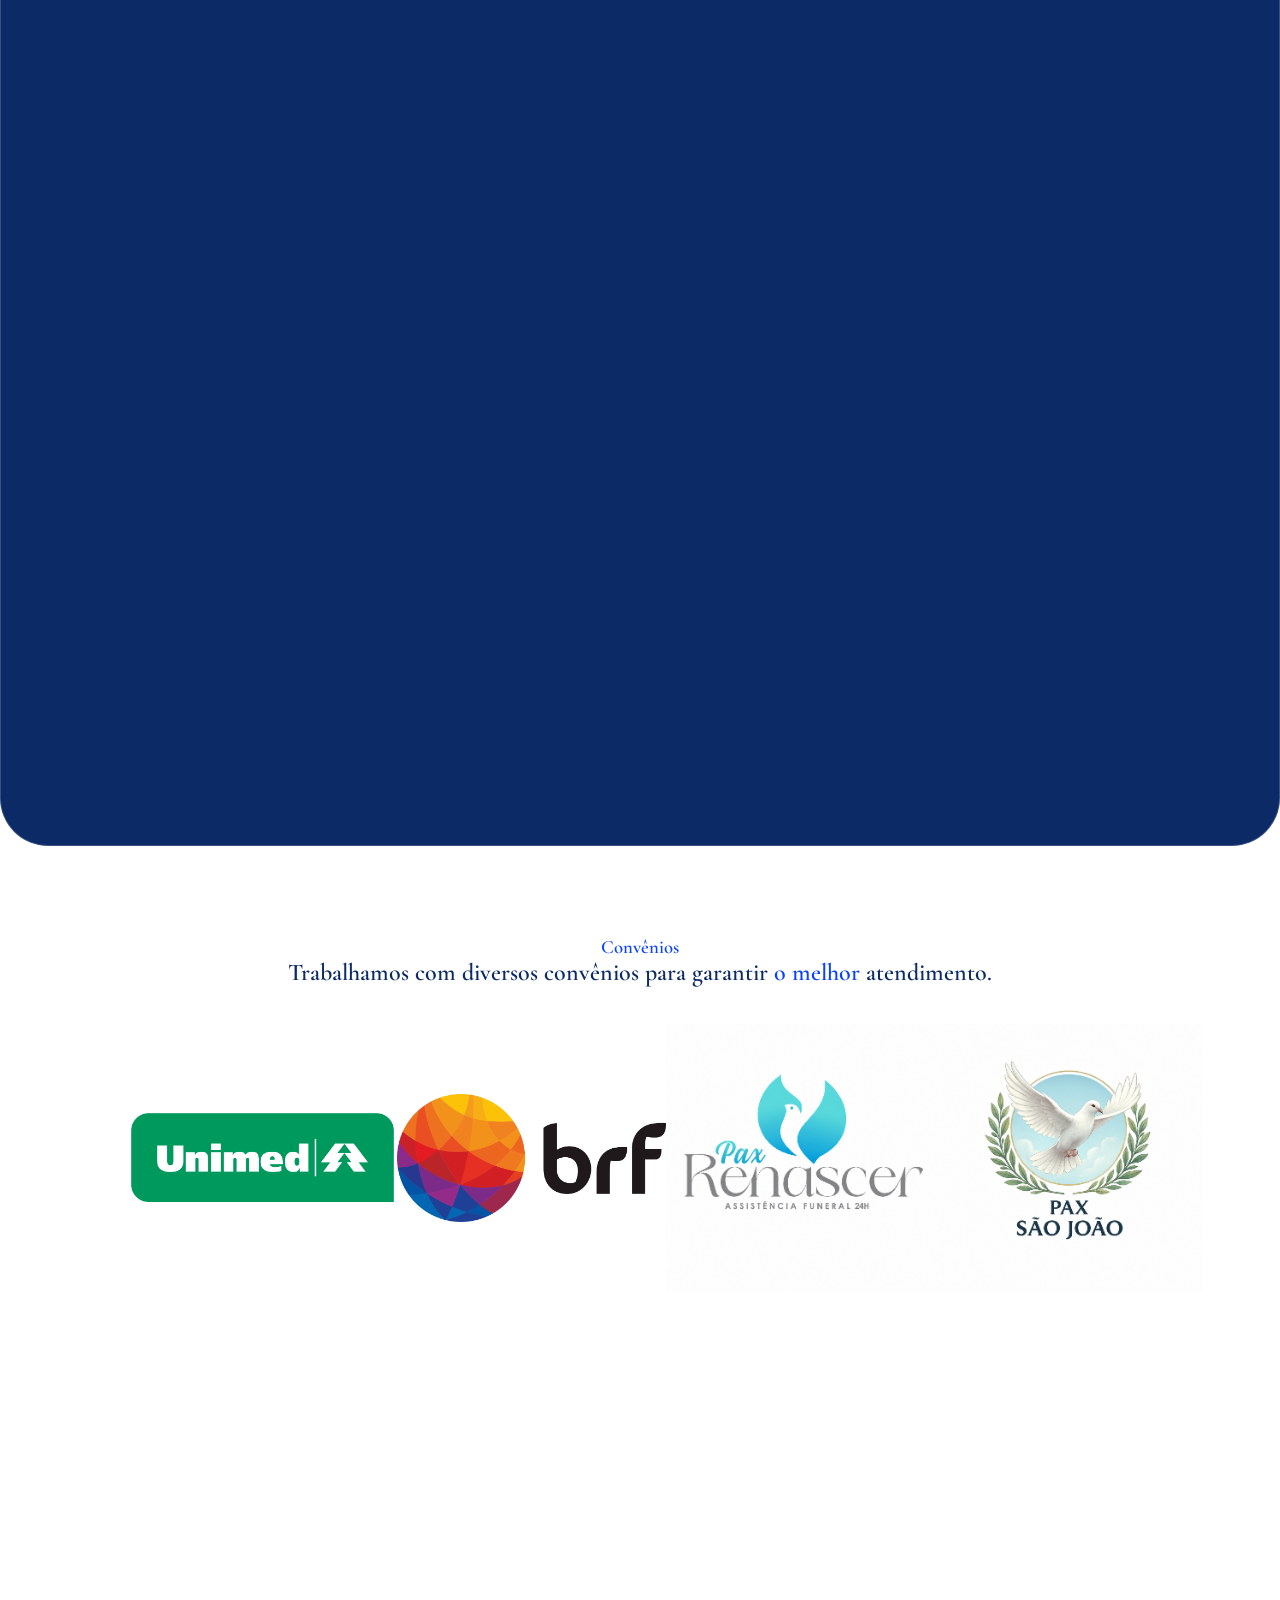
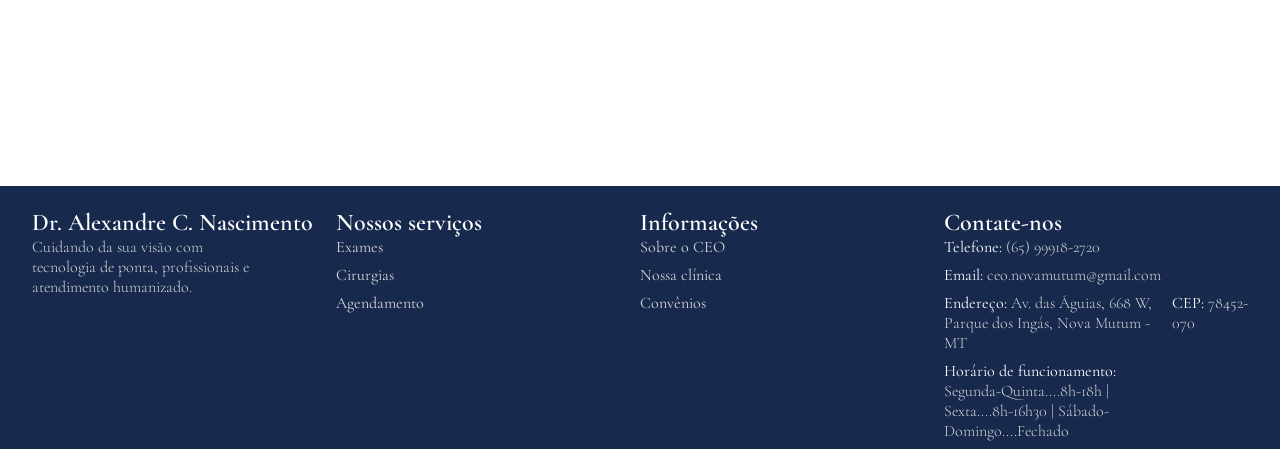
==== commit bca0535b: "Updating" ====
--- a/public/index.html
+++ b/public/index.html
@@ -90,6 +90,25 @@
                 <img src="assets/img/foto6.png" alt="Dr. Alexandre C. Nascimento – Oftalmologista"><br><p>Dr. Alexandre C. Nascimento</p>
             </div>
         </section>
+
+
+        <section id="sobre2">
+            <div class="left2">
+                <img src="assets/img/foto6.png" alt="Dr. Kleber Giafferis – Oftalmologista"><br><p>Dr. Kleber Giafferis</p>
+            </div>
+                
+            <div class="right2">
+                <h3>Kleber Giafferis</h3><br>
+                <h1>Precisão, cuidado e excelência em <span>oftalmologia</span></h1><br><br>
+                <p>
+                    Formado pela Faculdade de Medicina de Catanduva - SP e Residência Médica pelo Hospital de Base de Bauru - SP.<br><br>
+                    Fellow em Retina e Vítreo.<br><br>
+                    Membro do Conselho Brasileiro de Oftalmologia (CBO).<br><br>
+                    Membro titular da Sociedade Brasileira de Retina e Vítreo.<br><br>
+                </p>
+            </div>
+        </section>
+
 
         <section id="galeria">
             <div class="texto">
--- a/public/assets/css/style.css
+++ b/public/assets/css/style.css
@@ -498,6 +498,88 @@
     border-radius: 50%;
 }
 
+#sobre2 {
+    display: flex;
+    padding-inline: 6%;
+    justify-content: space-between;
+    background: #fff;
+    padding-top: 10vh;
+    position: relative;
+    z-index: 1;
+    align-items: center;
+}
+
+.left2 {
+    width: 50%;
+    margin: auto;
+    text-align: center;
+}
+
+.left2 img {
+    display: block;
+    margin: auto;
+    width: 100%;
+    max-width: 300px;
+    aspect-ratio: 1 / 1;
+    object-fit: cover;
+    border-radius: 50%;
+}
+
+.left2 p {
+    display: flex;
+    text-align: center;
+    justify-content: center;
+    font-weight: bolder;
+    margin: auto;
+    align-items: center;
+    max-width: 50%;
+    height: 7.5vh;
+    border: 2px solid rgba(255, 255, 255, 0.6);
+    border-radius: 12px;
+    box-shadow: 0 0 20px rgba(132, 200, 255, 0.4), 0 6px 15px rgba(132, 200, 255, 0.4);
+}
+
+.right2 {
+    width: 50%;
+    margin: auto;
+    margin-left: 7%;
+}
+
+.right2 h3 {
+    color: var(--cor-brilho);
+}
+
+.right2 h1 {
+    color: var(--cor-azulescuro);
+}
+
+.right2 p {
+    color: var(--cor-texto);
+    font-size: larger;
+}
+
+.right2 span {
+    color: var(--cor-brilho);
+}
+
+@media (max-width: 767px) {
+    #sobre2 {
+        display: block;
+    }
+
+    .left2,
+    .right2 {
+        width: 100% !important;
+        max-width: 100%;
+        margin: auto !important;
+    }
+
+    .left2 img {
+        width: 50% !important;
+        height: 50% !important;
+    }
+}
+
 
 
 #galeria {
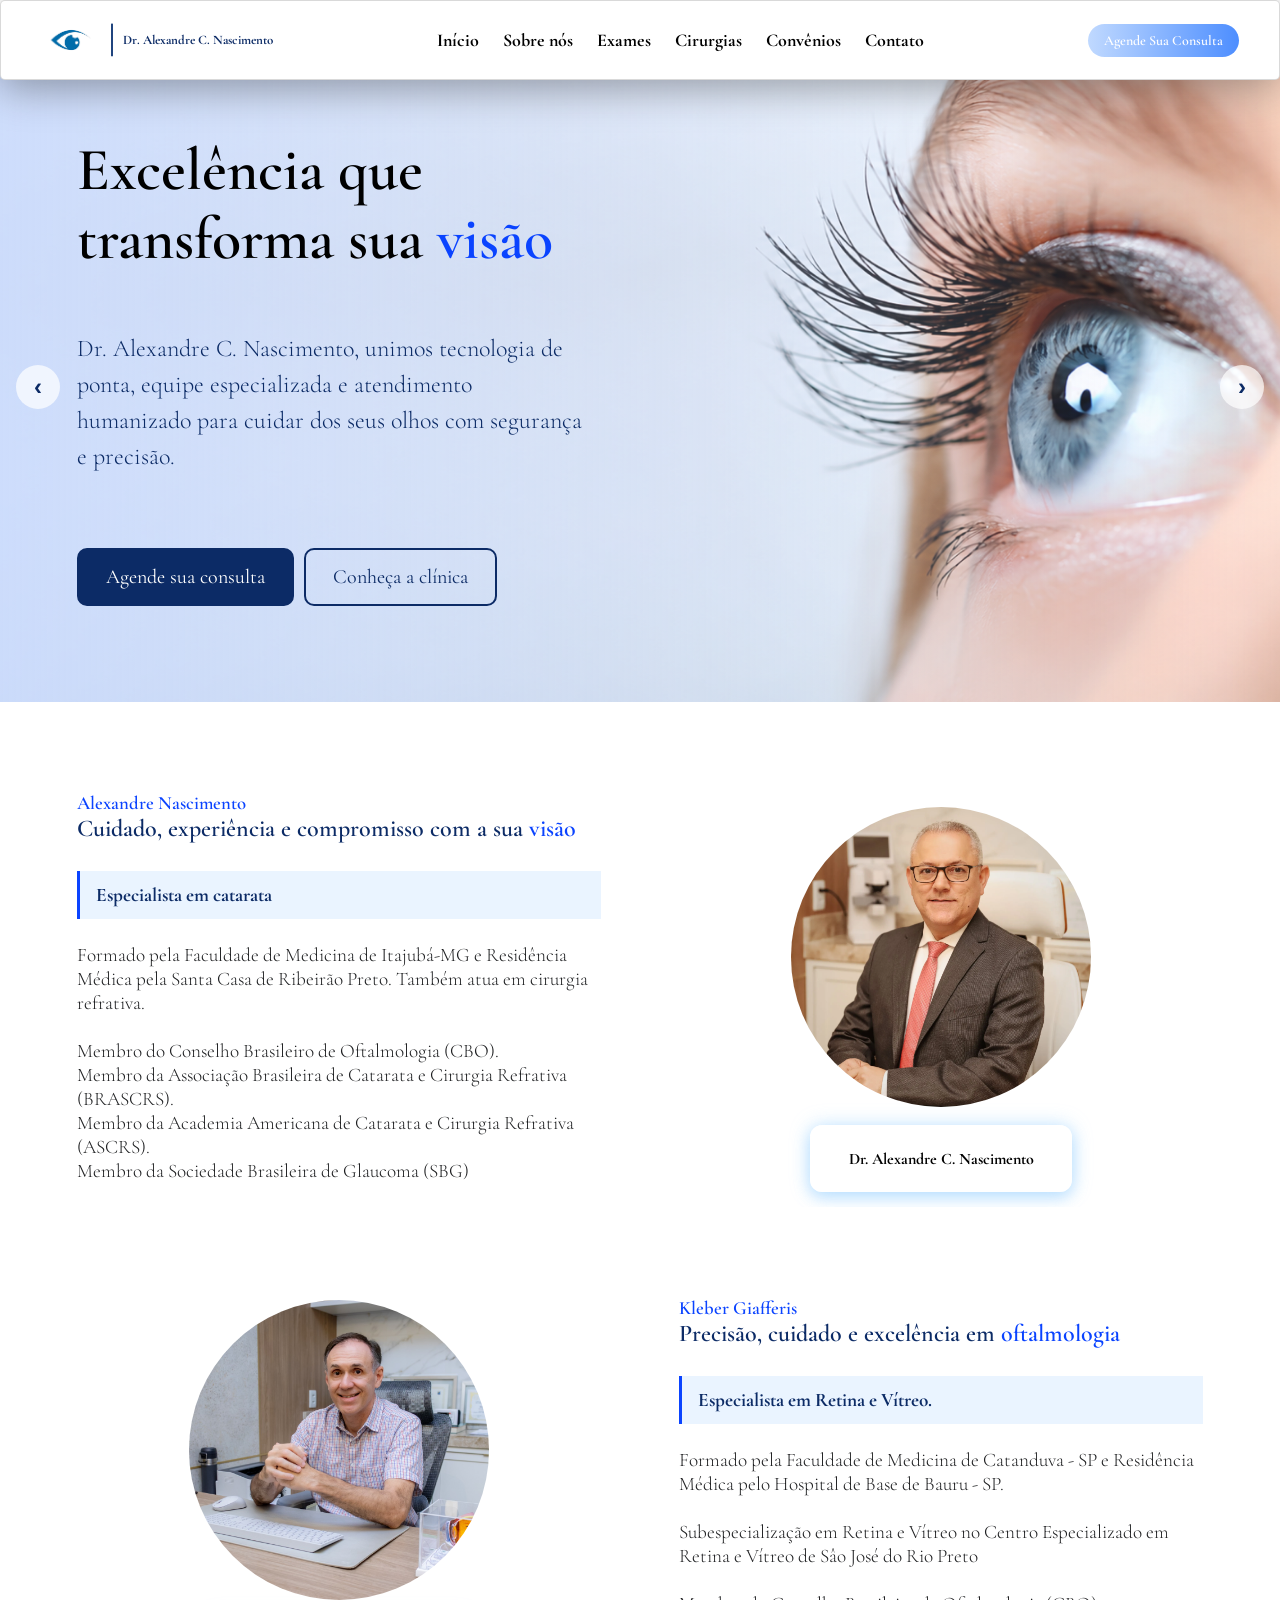
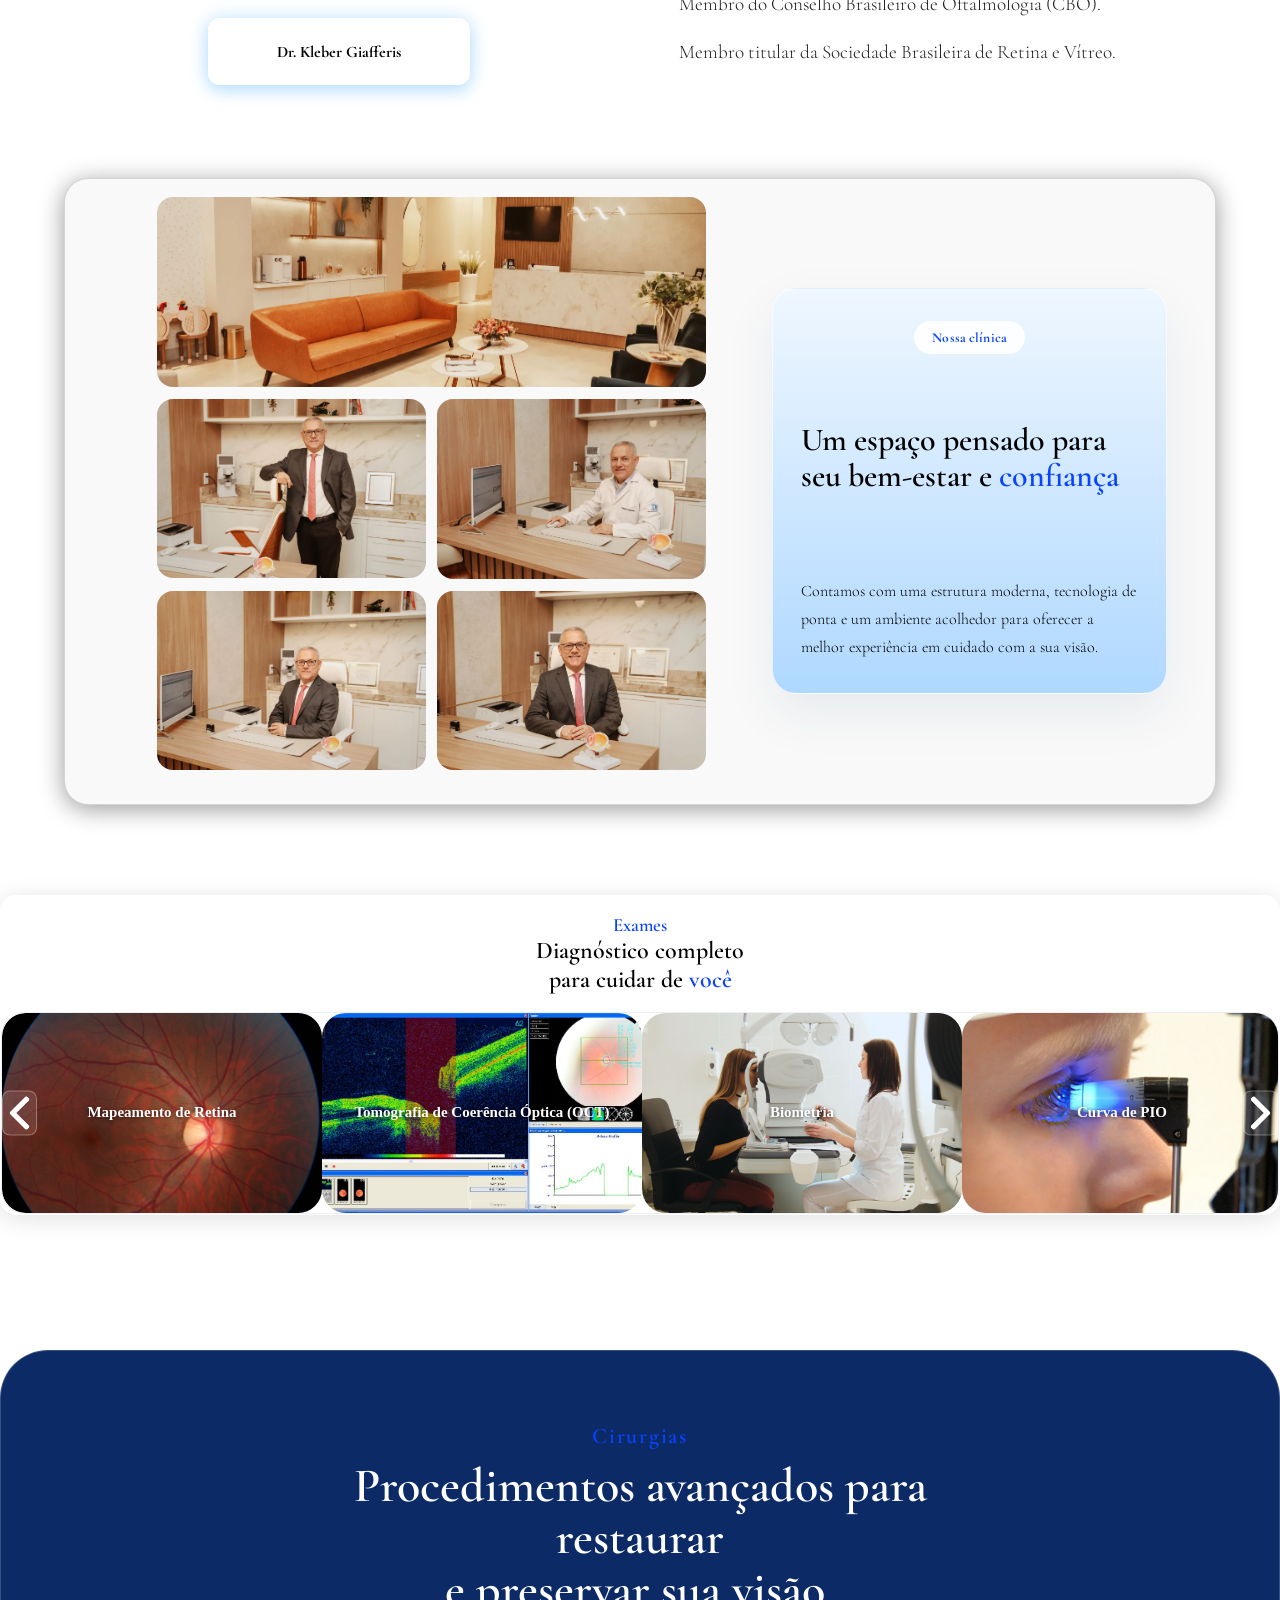
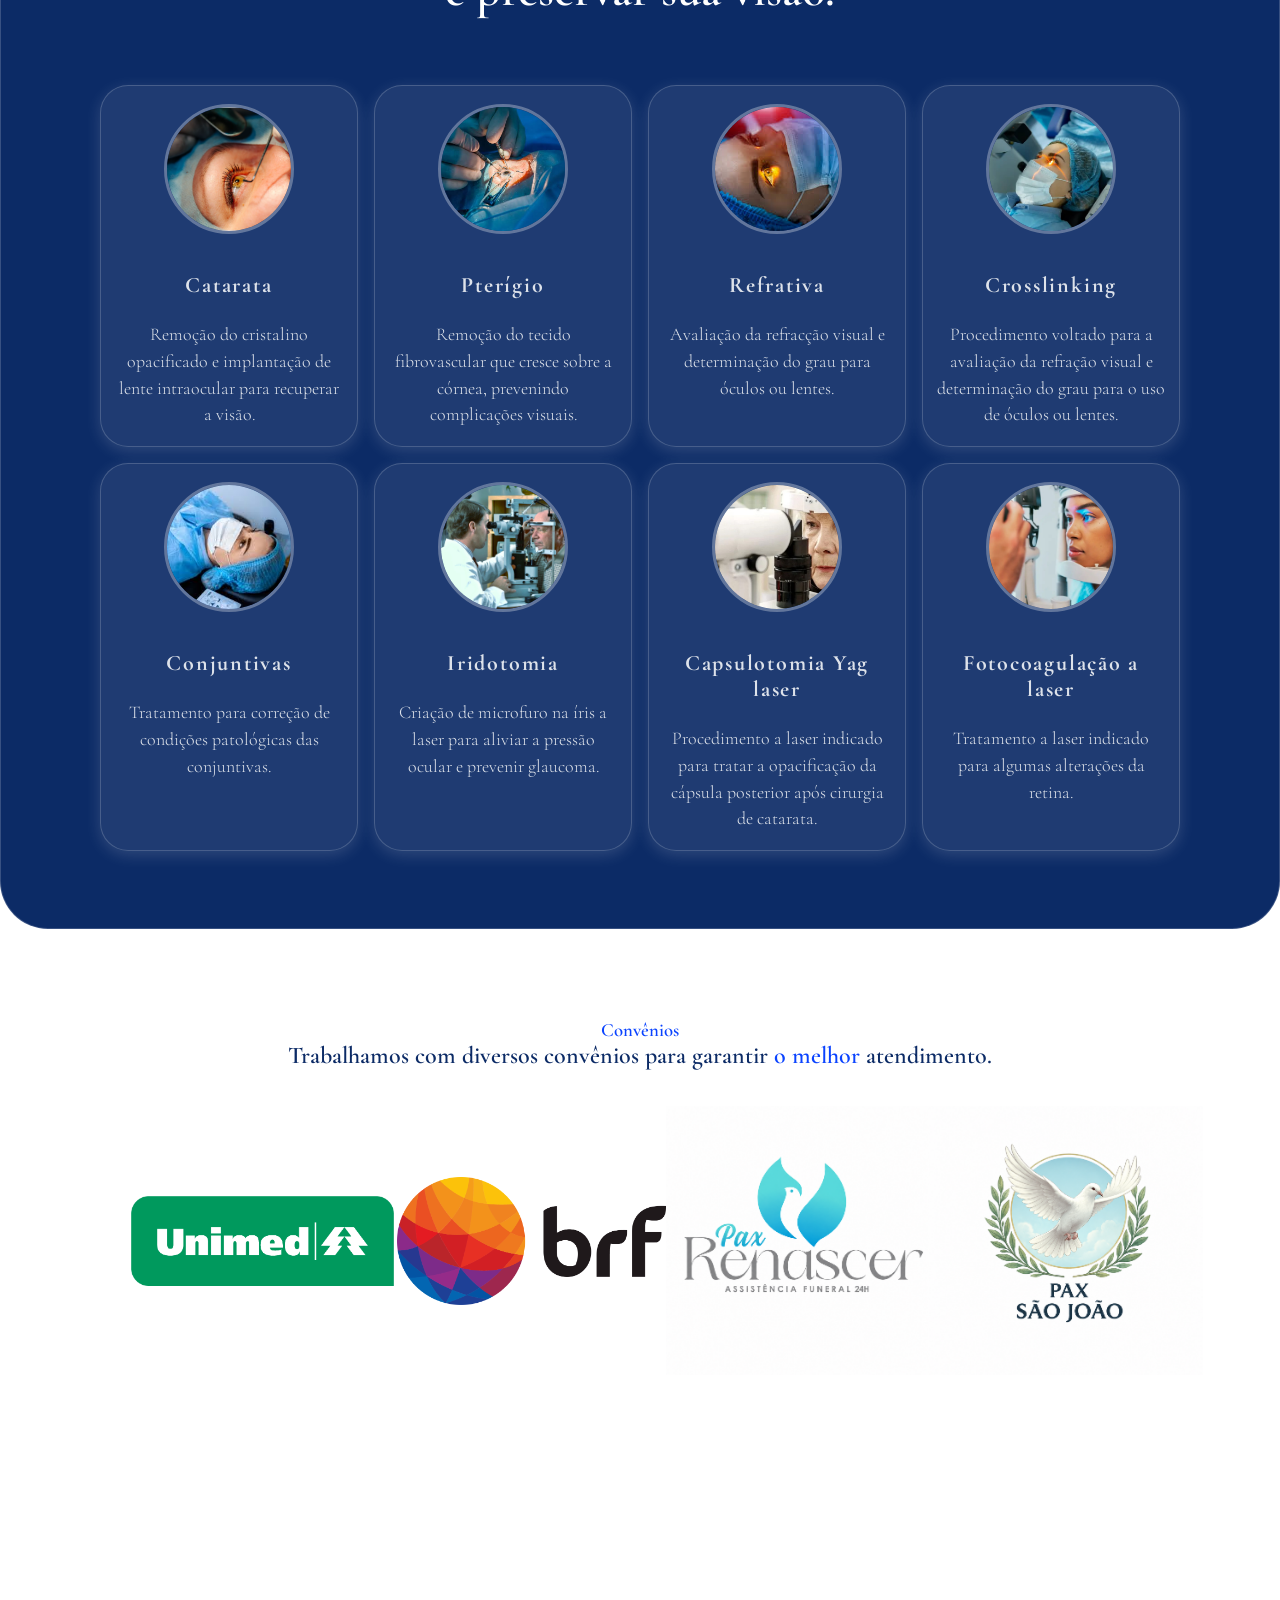
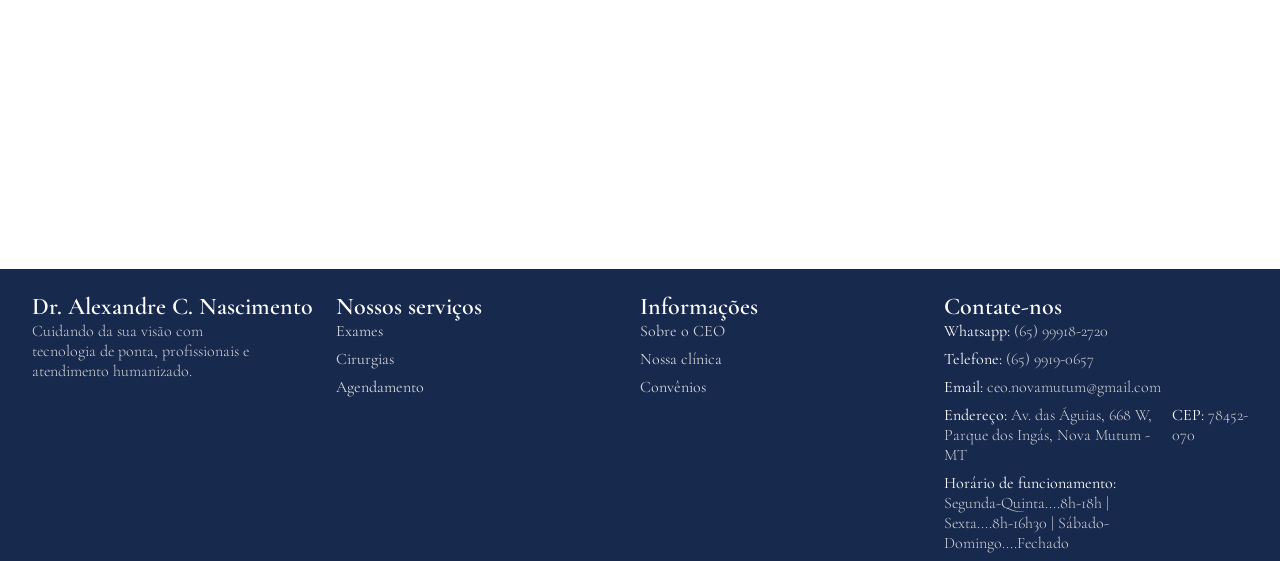
==== commit ecdf234f: "Updating Design and some things" ====
--- a/public/index.html
+++ b/public/index.html
@@ -77,12 +77,16 @@
         </section>
 
         <section id="sobre">
-            <div class="left"><br>
-                <h3>Alexandre Nascimento</h3><br>
-                <h1>Cuidado, experiência e compromisso com a sua <span>visão</span></h1><br><br>
+            <div class="left">
+                <h3>Alexandre Nascimento</h3>
+                <h1>Cuidado, experiência e compromisso com a sua <span>visão</span></h1>
+                <p class="sobre-destaque"><strong>Especialista em catarata</strong></p>
                 <p>
-                    Formado pela Faculdade de Medicina de Itajubá-MG e Residência Médica pela Santa Casa de Ribeirão Preto. Especialista em cirurgia de catarata e cirurgia refrativa.<br><br>
-                    É membro do Conselho Brasileiro de Oftalmologia (CBO), membro da Associação Brasileira de Catarata e Cirurgia Refrativa (BRASCRS), membro da Academia Americana de Catarata e Cirurgia Refrativa (ASCRS) e membro da Sociedade Brasileira de Glaucoma (SBG)<br><br>
+                    Formado pela Faculdade de Medicina de Itajubá-MG e Residência Médica pela Santa Casa de Ribeirão Preto. Também atua em cirurgia refrativa.<br><br>
+                    Membro do Conselho Brasileiro de Oftalmologia (CBO).<br>
+                    Membro da Associação Brasileira de Catarata e Cirurgia Refrativa (BRASCRS).<br>
+                    Membro da Academia Americana de Catarata e Cirurgia Refrativa (ASCRS).<br>
+                    Membro da Sociedade Brasileira de Glaucoma (SBG)<br><br>
                 </p>
             </div>
 
@@ -94,15 +98,16 @@
 
         <section id="sobre2">
             <div class="left2">
-                <img src="assets/img/foto6.png" alt="Dr. Kleber Giafferis – Oftalmologista"><br><p>Dr. Kleber Giafferis</p>
+                <img src="assets/img/kleber3.jpg" alt="Dr. Kleber Giafferis – Oftalmologista"><br><p>Dr. Kleber Giafferis</p>
             </div>
                 
             <div class="right2">
-                <h3>Kleber Giafferis</h3><br>
-                <h1>Precisão, cuidado e excelência em <span>oftalmologia</span></h1><br><br>
+                <h3>Kleber Giafferis</h3>
+                <h1>Precisão, cuidado e excelência em <span>oftalmologia</span></h1>
+                <p class="sobre-destaque"><strong>Especialista em Retina e Vítreo.</strong></p>
                 <p>
                     Formado pela Faculdade de Medicina de Catanduva - SP e Residência Médica pelo Hospital de Base de Bauru - SP.<br><br>
-                    Fellow em Retina e Vítreo.<br><br>
+                    Subespecialização em Retina e Vítreo no Centro Especializado em Retina e Vítreo de Sâo José do Rio Preto<br><br>
                     Membro do Conselho Brasileiro de Oftalmologia (CBO).<br><br>
                     Membro titular da Sociedade Brasileira de Retina e Vítreo.<br><br>
                 </p>
@@ -139,16 +144,12 @@
                     <div class="exam-card" style="background-image:url('assets/img/exames/retina_mapping.jpg')"><span>Mapeamento de Retina</span></div>
                     <div class="exam-card" style="background-image:url('assets/img/exames/oct.jpg')"><span>Tomografia de Coerência Óptica (OCT)</span></div>
                     <div class="exam-card" style="background-image:url('assets/img/exames/biometria-ocular.jpg')"><span>Biometria</span></div>
-        
                     <div class="exam-card" style="background-image:url('assets/img/exames/curva-de-pio.png')"><span>Curva de PIO</span></div>
                     <div class="exam-card" style="background-image:url('assets/img/exames/gonioscopy.jpg')"><span>Gonioscopia</span></div>
                     <div class="exam-card" style="background-image:url('assets/img/exames/keratoscopy.jpg')"><span>Topografia Corneana (Cerastoscopia)</span></div>
                     <div class="exam-card" style="background-image:url('assets/img/exames/specular_micro.jpg')"><span>Microscopia Especular de Córnea</span></div>
                     <div class="exam-card" style="background-image:url('assets/img/exames/pachymetry.jpg')"><span>Paquimetria Computadorizada de Córnea</span></div>
-
                     <div class="exam-card" style="background-image:url('assets/img/exames/ultrassonografia.jpg')"><span>Ultrassonografia Ocular</span></div>
-
-                    
                     <div class="exam-card" style="background-image:url('assets/img/exames/retinography.jpg')"><span>Retinografia</span></div>
                     <div class="exam-card" style="background-image:url('assets/img/exames/Aberrometria.jpg')"><span>Aberrometria (OPD SCAN)</span></div>
                     <div class="exam-card" style="background-image:url('assets/img/exames/capimetria.jpg')"><span>Campimetria</span></div>
@@ -189,6 +190,14 @@
                     <img src="assets/img/exames/iridotomy.jpg" alt="Iridotomia"><br><h3>Iridotomia</h3><p>Criação de microfuro na íris a laser para aliviar a pressão ocular e prevenir glaucoma.</p>
                 </div>
 
+                <div class="card">
+                    <img src="assets/img/yag-laser.jpg" alt="Capsulotomia Yag laser"><br><h3>Capsulotomia Yag laser</h3><p>Procedimento a laser indicado para tratar a opacificação da cápsula posterior após cirurgia de catarata.</p>
+                </div>
+
+                <div class="card">
+                    <img src="assets/img/fotoguluacao-laser.jpg" alt="Fotocoagulação a laser"><br><h3>Fotocoagulação a laser</h3><p>Tratamento a laser indicado para algumas alterações da retina.</p>
+                </div>
+
             </div>
         </section>
 
@@ -238,7 +247,10 @@
             <div class="contato-true">
                 <h2>Contate-nos</h2>
                 <div>
-                    <p><span>Telefone: </span> (65) 99918-2720</p>
+                    <p><span>Whatsapp: </span> (65) 99918-2720</p>
+                </div>
+                <div>
+                    <p><span>Telefone: </span> (65) 9919-0657</p>
                 </div>
                 <div class="email">
                     <p><span>Email: </span>ceo.novamutum@gmail.com</p>
--- a/public/assets/css/style.css
+++ b/public/assets/css/style.css
@@ -206,6 +206,11 @@
         display: block !important;
     }
 
+    #sobre2 {
+        display: flex;
+        flex-direction: column;
+    }
+
     .left {
         width: 100% !important;
         max-width: 100%;
@@ -225,6 +230,26 @@
         width: 50% !important;
         height: 50% !important;
         
+    }
+
+    .left2,
+    .right2 {
+        width: 100% !important;
+        max-width: 100%;
+        margin: auto !important;
+    }
+
+    .right2 {
+        order: 1;
+    }
+
+    .left2 {
+        order: 2;
+    }
+
+    .left2 img {
+        width: 50% !important;
+        height: 50% !important;
     }
 
     .double {
@@ -425,7 +450,6 @@
     color: var(--cor-brilho);
 }
 
-
 @media (max-width: 767px) {
     .left {
         width: 100%;
@@ -447,6 +471,10 @@
         height: 50% !important;
         
     }
+
+    .alexandre-destaque {
+        margin-bottom: 22px;
+    }
     
 }
 
@@ -457,11 +485,26 @@
 
 .left h1 {
     color: var(--cor-azulescuro);
+}
+
+.left .sobre-destaque,
+.right2 .sobre-destaque {
+    margin: 28px 0 24px;
+    padding: 12px 16px;
+    border-left: 3px solid var(--cor-brilho);
+    background: #eaf4ff;
+    color: var(--cor-texto);
+    font-size: 1.2rem;
 }
 
 .left p {
     color: var(--cor-texto);
     font-size: larger;
+}
+
+.left .sobre-destaque strong,
+.right2 .sobre-destaque strong {
+    color: var(--cor-azulescuro);
 }
 
 .right {
@@ -564,7 +607,8 @@
 
 @media (max-width: 767px) {
     #sobre2 {
-        display: block;
+        display: flex;
+        flex-direction: column;
     }
 
     .left2,
@@ -572,6 +616,14 @@
         width: 100% !important;
         max-width: 100%;
         margin: auto !important;
+    }
+
+    .right2 {
+        order: 1;
+    }
+
+    .left2 {
+        order: 2;
     }
 
     .left2 img {
@@ -862,14 +914,6 @@
     cursor: default;
 }
 
-.exam-card::before {
-    content: '';
-    position: absolute;
-    inset: 0;
-    background: rgba(0, 80, 120, 0.50);
-    border-radius: 24px;
-}
-
 .exam-card span {
     position: relative;
     z-index: 1;
@@ -948,13 +992,25 @@
 }
 
 .cards {
-    display: flex;
-    flex-wrap: wrap;
-    justify-content: center;
-    gap: 20px;
+    display: grid;
+    grid-template-columns: repeat(4, minmax(0, 1fr));
+    gap: 16px;
     margin: 0 auto;
-    max-width: 1200px;
+    max-width: 1080px;
     padding-bottom: 2rem;
+}
+
+@media (max-width: 1023px) {
+    .cards {
+        grid-template-columns: repeat(2, minmax(0, 1fr));
+    }
+}
+
+@media (max-width: 767px) {
+    .cards {
+        grid-template-columns: minmax(0, 340px);
+        justify-content: center;
+    }
 }
 
 .cards h3 {
@@ -966,14 +1022,13 @@
     position: relative;
     border: 1px solid rgba(255, 255, 255, 0.18);
     box-shadow: 0 4px 16px rgba(255, 255, 255, 0.15);
-    flex: 1 1 220px;
-    min-width: 180px;
-    max-width: 180px;
+    min-width: 0;
+    width: 100%;
     display: flex;
     flex-direction: column;
     align-items: center;
-    gap: 14px;
-    padding: 22px 18px;
+    gap: 10px;
+    padding: 18px 14px;
     border-radius: 28px;
     background: rgba(255, 255, 255, 0.08);
     transition: box-shadow 0.3s ease, border-color 0.3s ease, transform 0.3s ease;
@@ -990,8 +1045,8 @@
 
 .card img {
     
-    width: 70%;
-    max-width: 160px;
+    width: 60%;
+    max-width: 130px;
     aspect-ratio: 1;
     border-radius: 50%;
     object-fit: cover;
@@ -1006,7 +1061,7 @@
 .card p {
     margin: 0;
     color: rgba(255, 255, 255, 0.85);
-    font-size: clamp(12px, 1.4vw, 14px);
+    font-size: clamp(16px, 1.4vw, 18px);
     line-height: 1.5;
     text-align: center;
 }
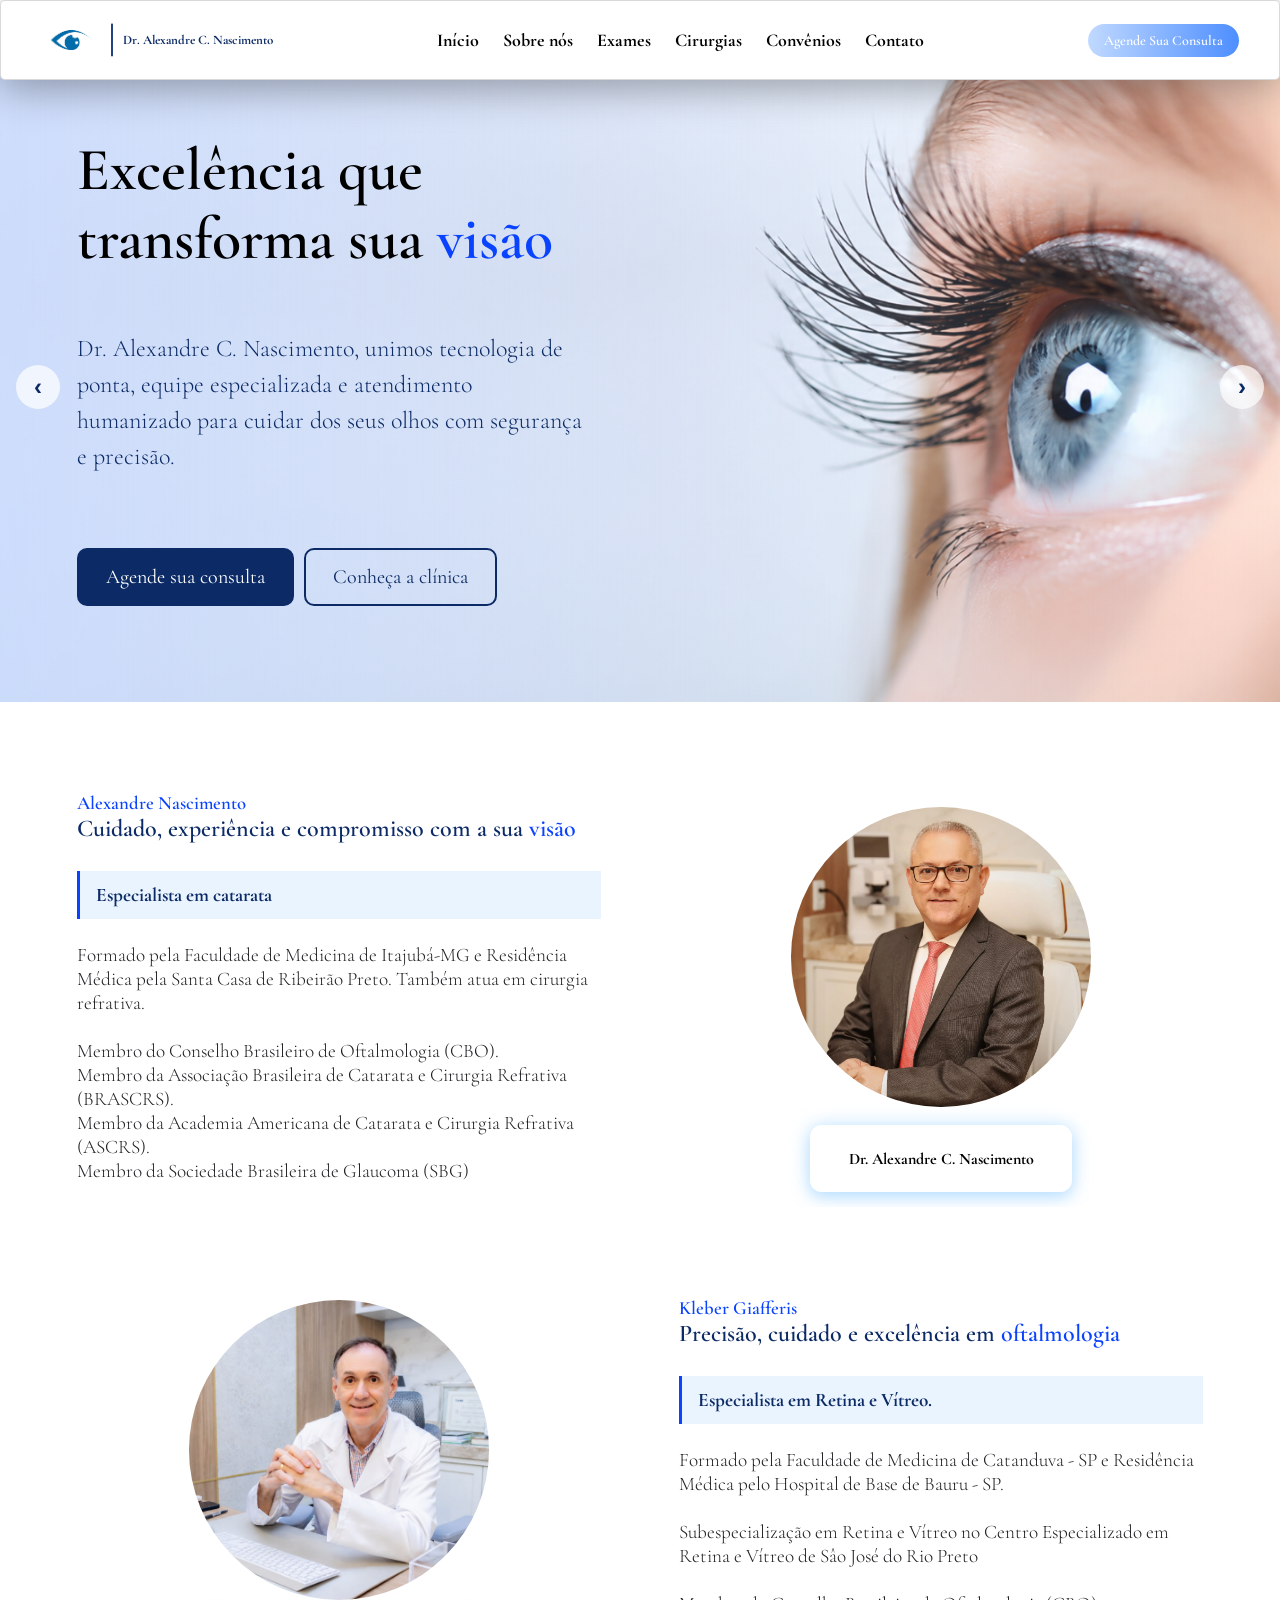
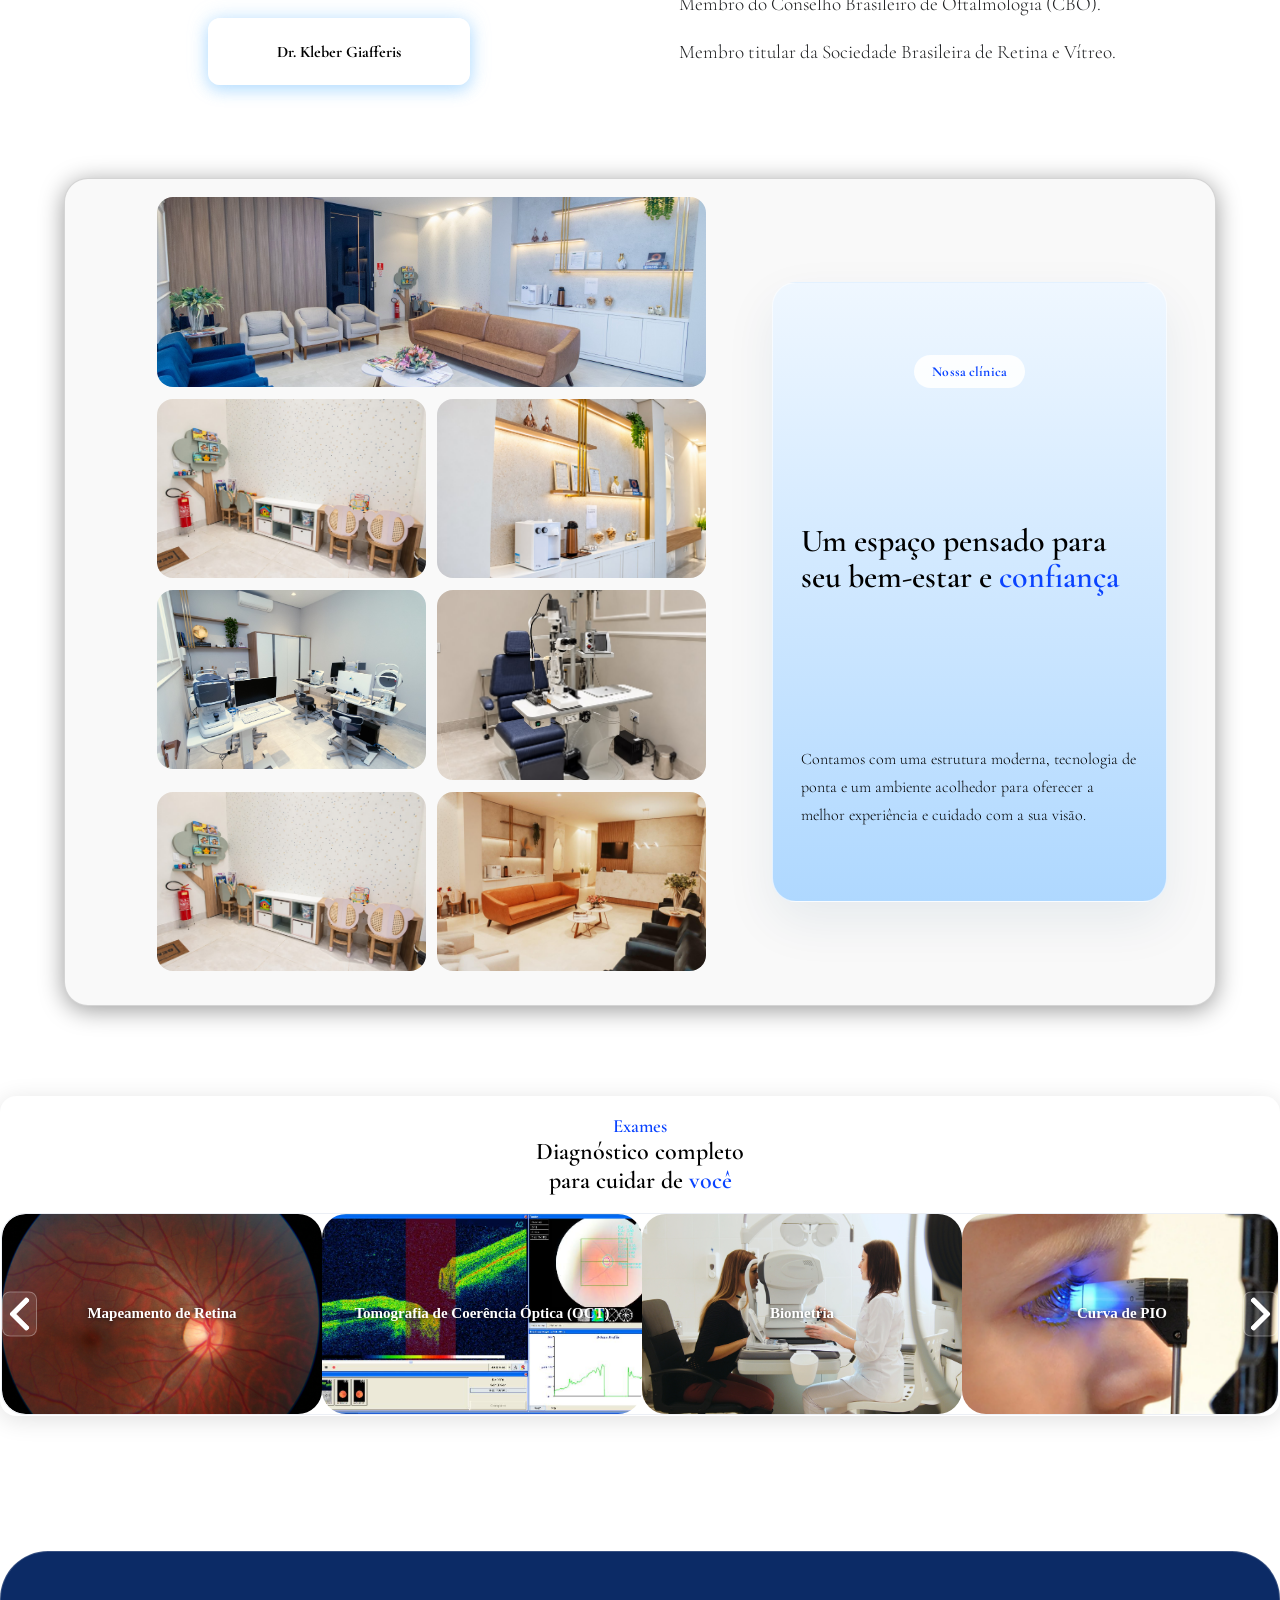
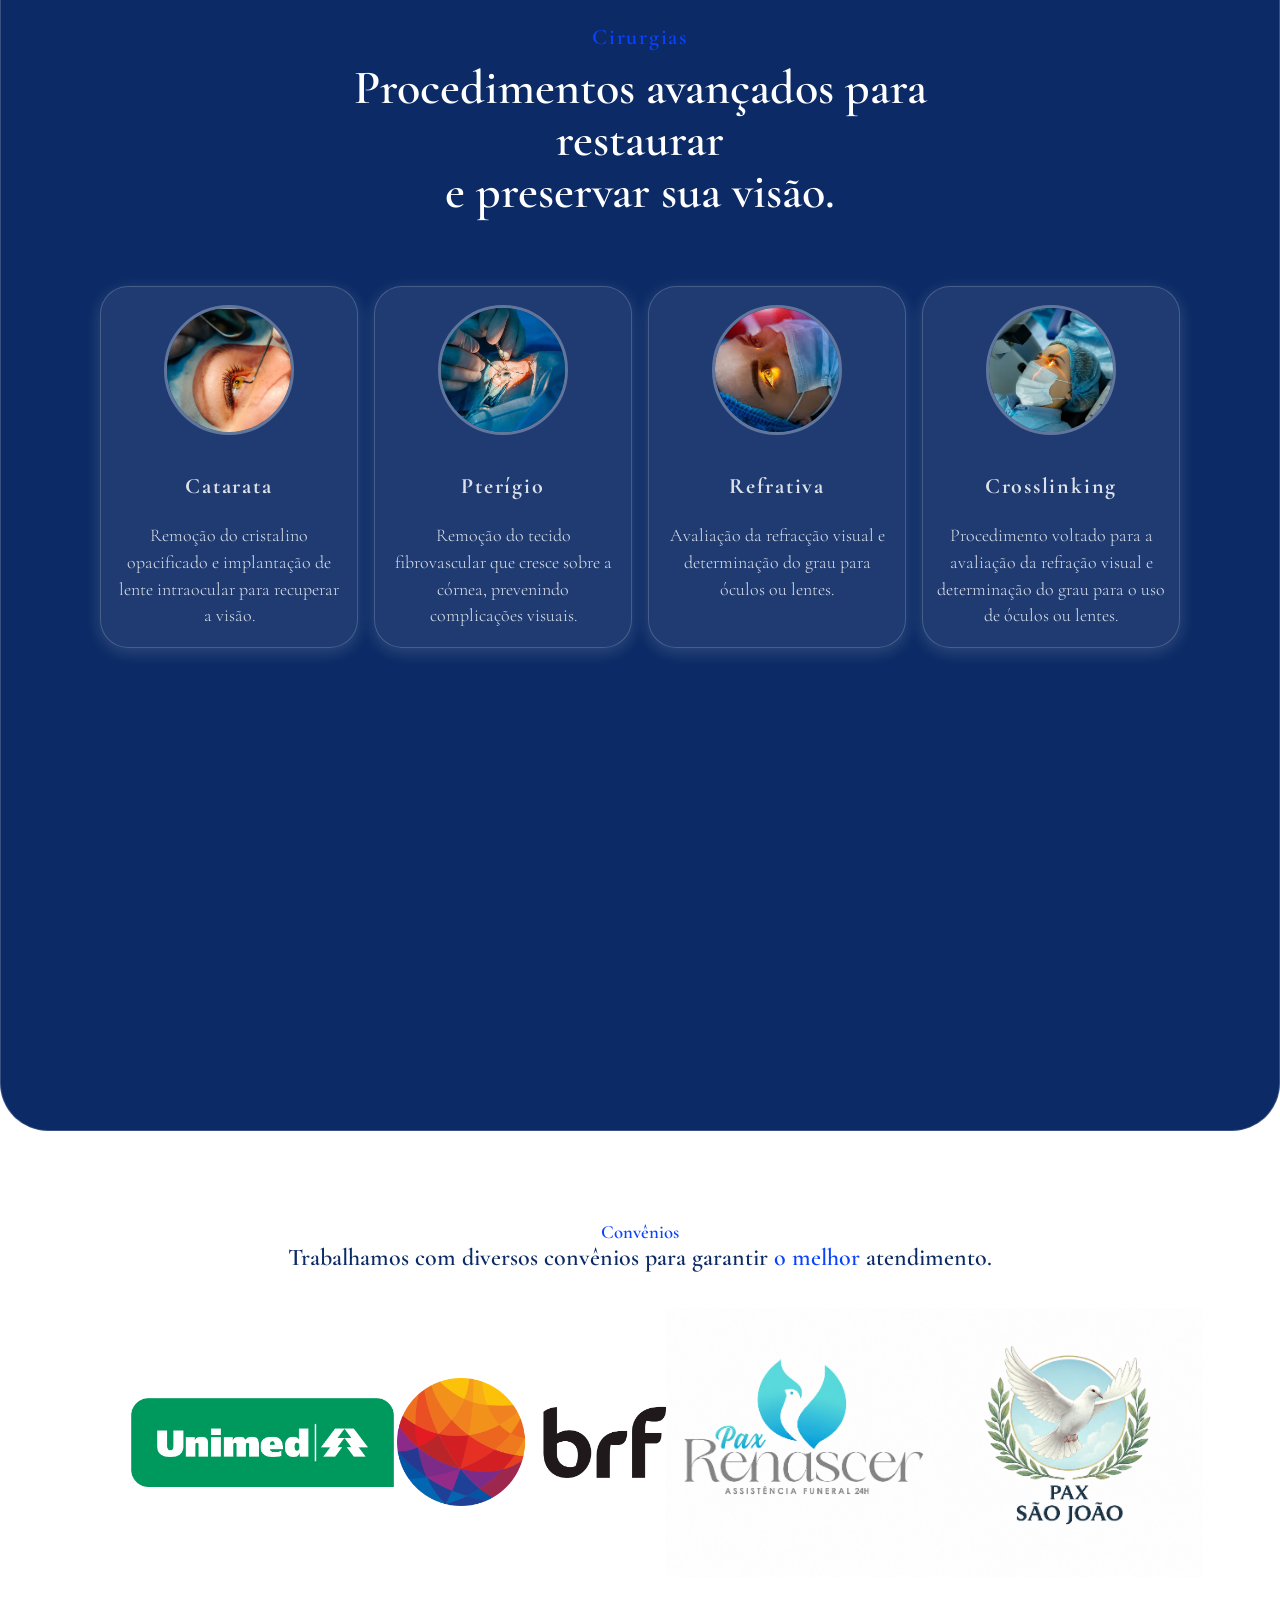
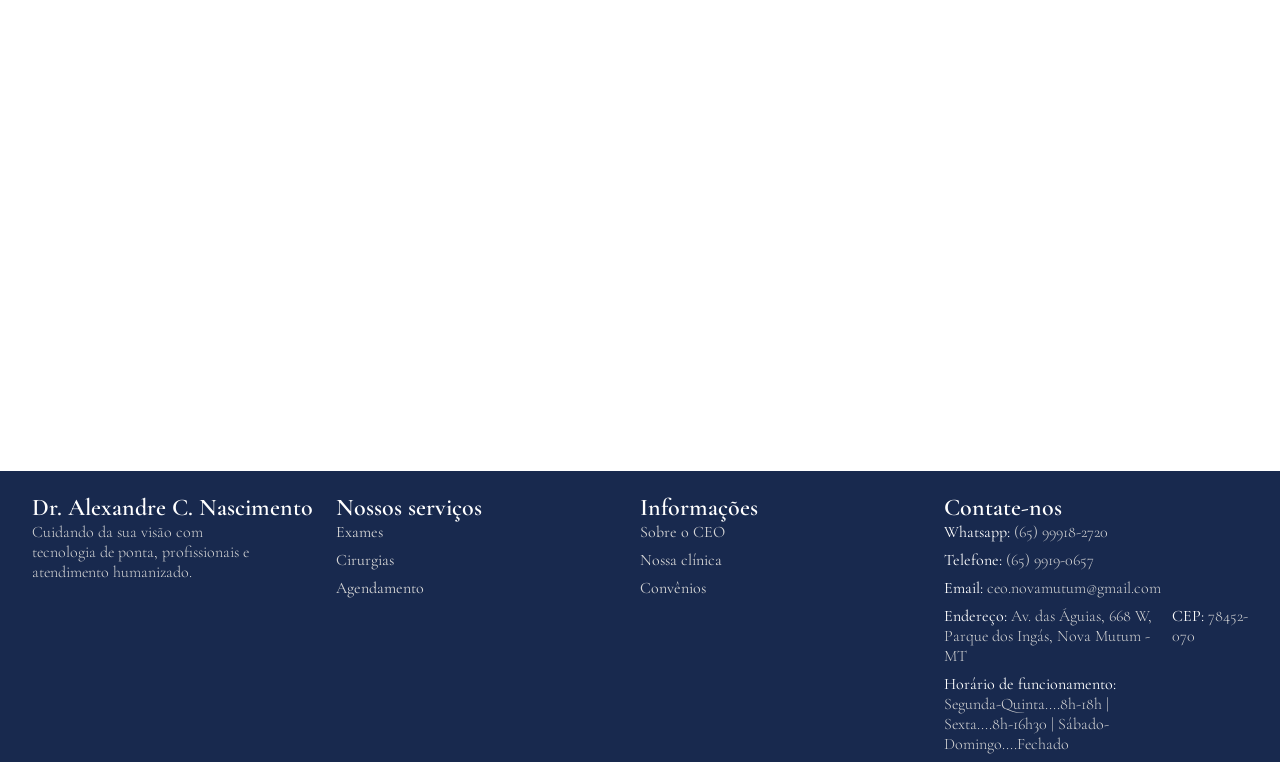
==== commit 639cf115: "Updating some files" ====
--- a/public/index.html
+++ b/public/index.html
@@ -98,7 +98,7 @@
 
         <section id="sobre2">
             <div class="left2">
-                <img src="assets/img/kleber3.jpg" alt="Dr. Kleber Giafferis – Oftalmologista"><br><p>Dr. Kleber Giafferis</p>
+                <img src="assets/img/kleber3.png" alt="Dr. Kleber Giafferis – Oftalmologista"><br><p>Dr. Kleber Giafferis</p>
             </div>
                 
             <div class="right2">
@@ -119,15 +119,17 @@
             <div class="texto">
                 <h3>Nossa clínica</h3>
                 <h1>Um espaço pensado para seu bem-estar e <span>confiança</span></h1>
-                <p>Contamos com uma estrutura moderna, tecnologia de ponta e um ambiente acolhedor para oferecer a melhor experiência em cuidado com a sua visão.</p>
+                <p>Contamos com uma estrutura moderna, tecnologia de ponta e um ambiente acolhedor para oferecer a melhor experiência e cuidado com a sua visão.</p>
             </div><br><br>
 
             <div class="grid_galeria">
-                <img src="assets/img/foto14.png" alt="Interior da Clínica CEO">
-                <img src="assets/img/foto3.png" alt="Sala de atendimento CEO">
-                <img src="assets/img/foto10.png" alt="Estrutura moderna da Clínica CEO">
-                <img src="assets/img/foto5.png" alt="Ambiente da Clínica CEO">
-                <img src="assets/img/foto4.png" alt="Espaço de espera da Clínica CEO">
+                <img src="assets/img/clinica1.jpg" alt="Interior da Clínica CEO">
+                <img src="assets/img/clinica3.jpg" alt="Sala de atendimento CEO">
+                <img src="assets/img/clinica4.jpg" alt="Estrutura moderna da Clínica CEO">
+                <img src="assets/img/clinica2.jpg" alt="Ambiente da Clínica CEO">
+                <img src="assets/img/clinica7.jpg" alt="Espaço de espera da Clínica CEO">
+                <img src="assets/img/clinica3.jpg" alt="Detalhe da clínica CEO">
+                <img src="assets/img/clinica5.jpg" alt="Outro ambiente da Clínica CEO">
             </div>
         </section>
 
@@ -277,4 +279,3 @@
     <script src="assets/main.js"></script>
 </body>
 </html>
-
--- a/public/assets/css/style.css
+++ b/public/assets/css/style.css
@@ -700,7 +700,10 @@
     border-radius: 24px;
     order: 2;
     gap: 7.5vh;
-    
+    padding-block: clamp(64px, 8vh, 96px);
+    gap: clamp(10vh, 15vh, 18vh);
+
+ 
 }
 
 
@@ -757,7 +760,8 @@
     grid-template-areas:
         "item1 item1"
         "item2 item3"
-        "item4 item5";
+        "item4 item5"
+        "item6 item7";
 }
 
 .grid_galeria img {
@@ -788,6 +792,8 @@
 .grid_galeria img:nth-child(3) { grid-area: item3; }
 .grid_galeria img:nth-child(4) { grid-area: item4; }
 .grid_galeria img:nth-child(5) { grid-area: item5; }
+.grid_galeria img:nth-child(6) { grid-area: item6; }
+.grid_galeria img:nth-child(7) { grid-area: item7; }
 
 
 
@@ -799,7 +805,9 @@
             "item2"
             "item3"
             "item4"
-            "item5";
+            "item5"
+            "item6"
+            "item7";
     }
 }
 
@@ -1204,4 +1212,3 @@
 
 
 
-
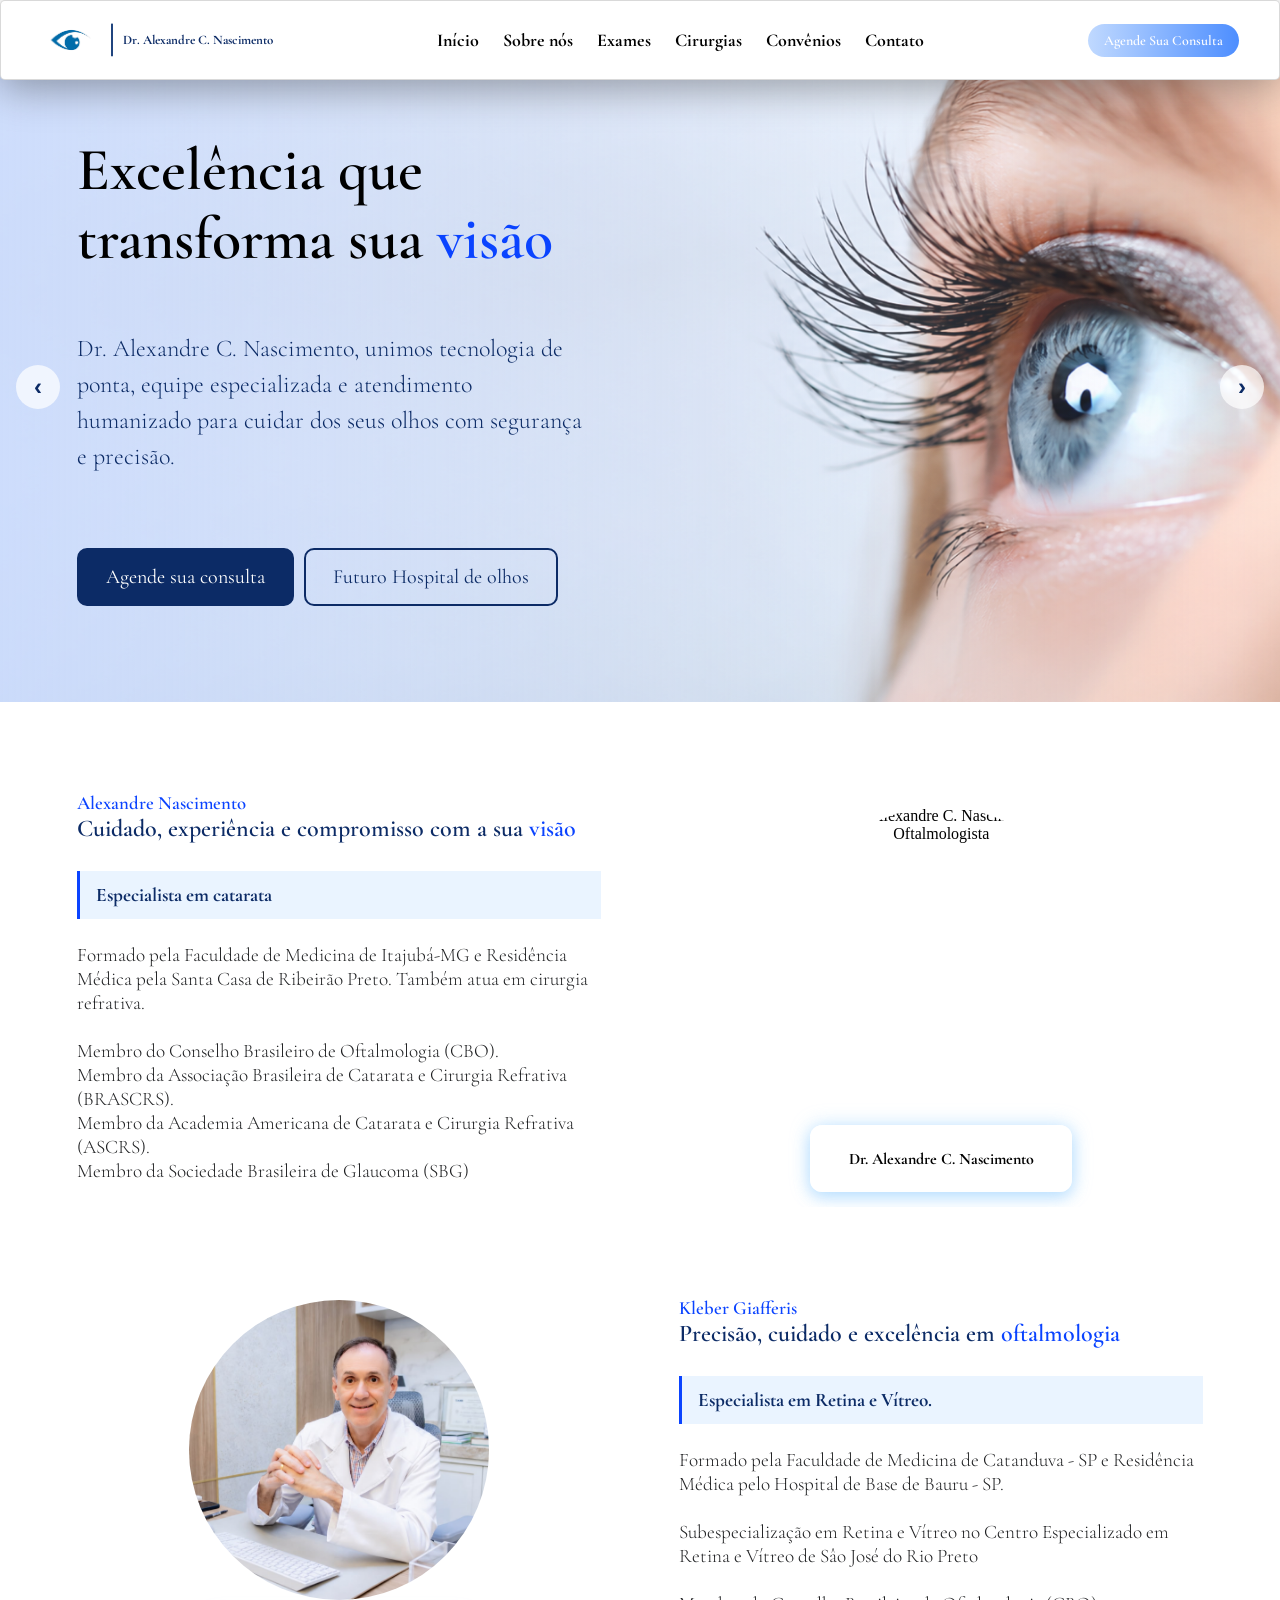
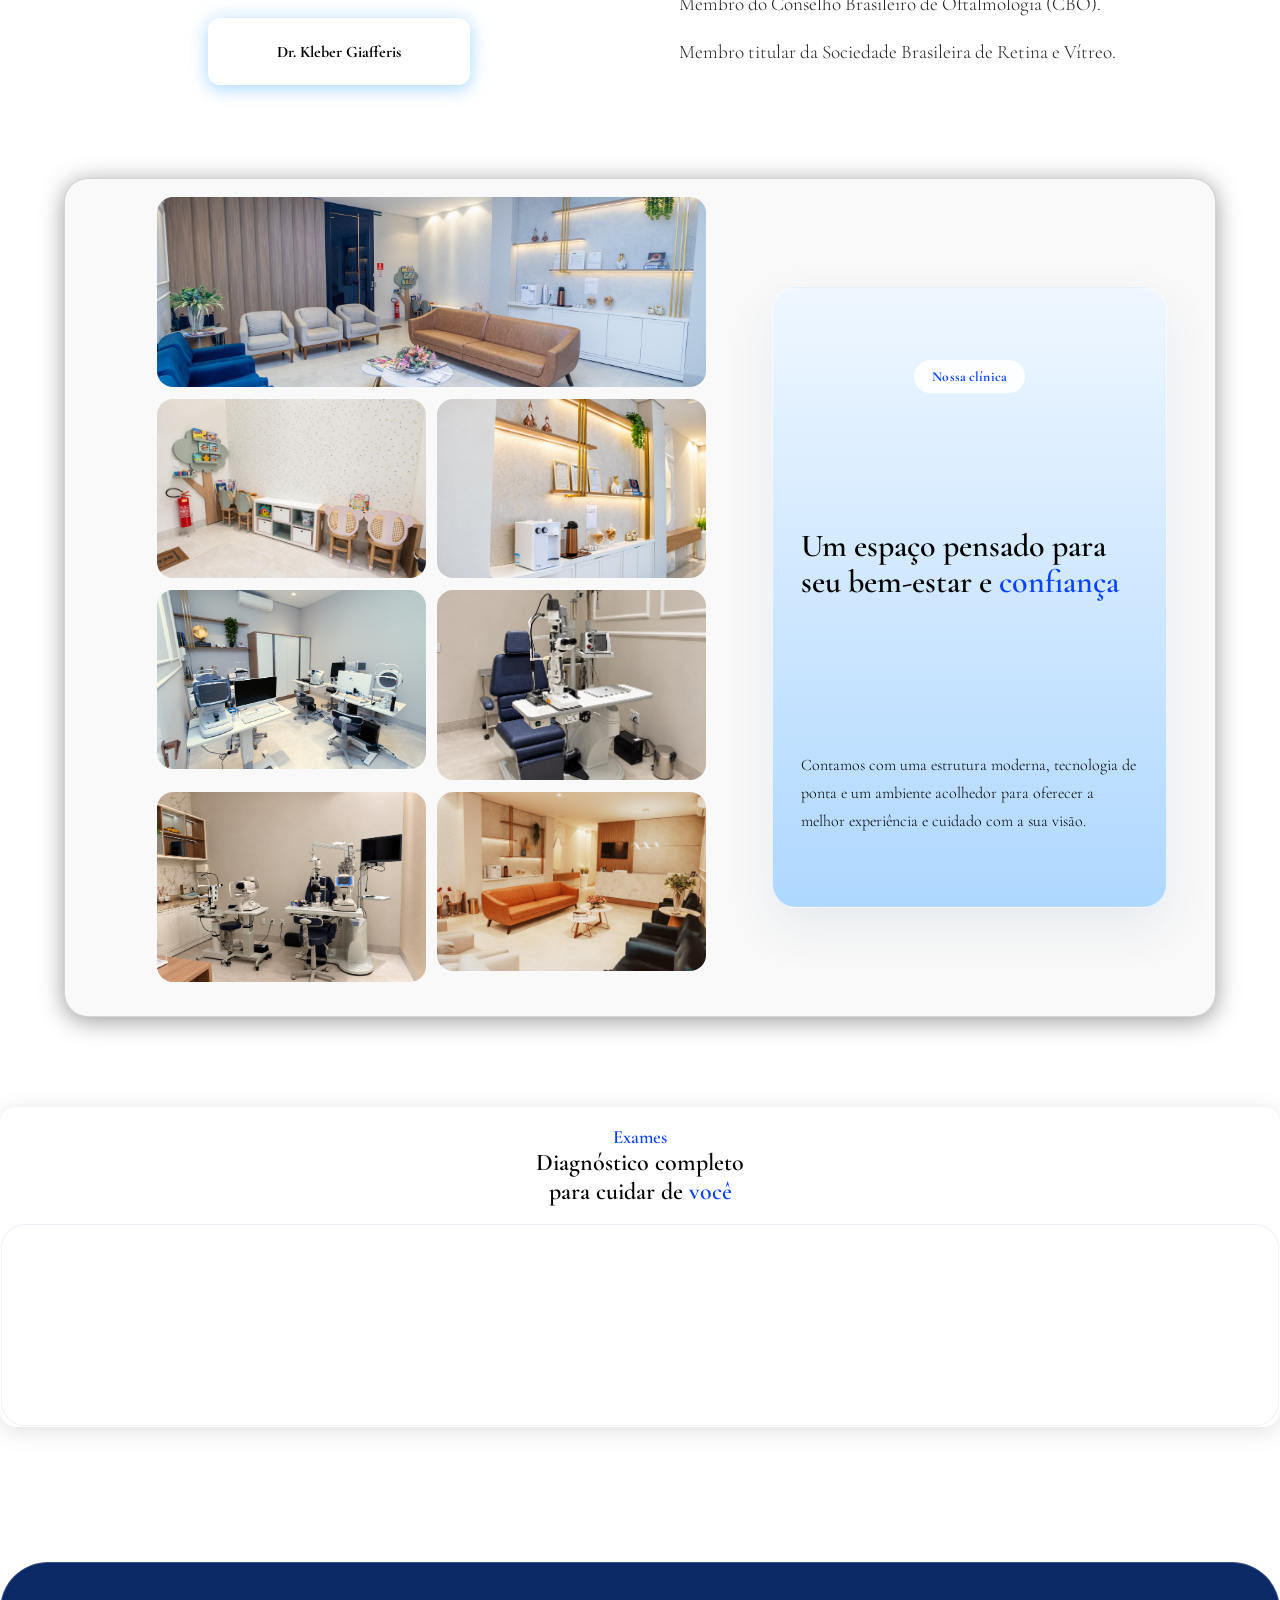
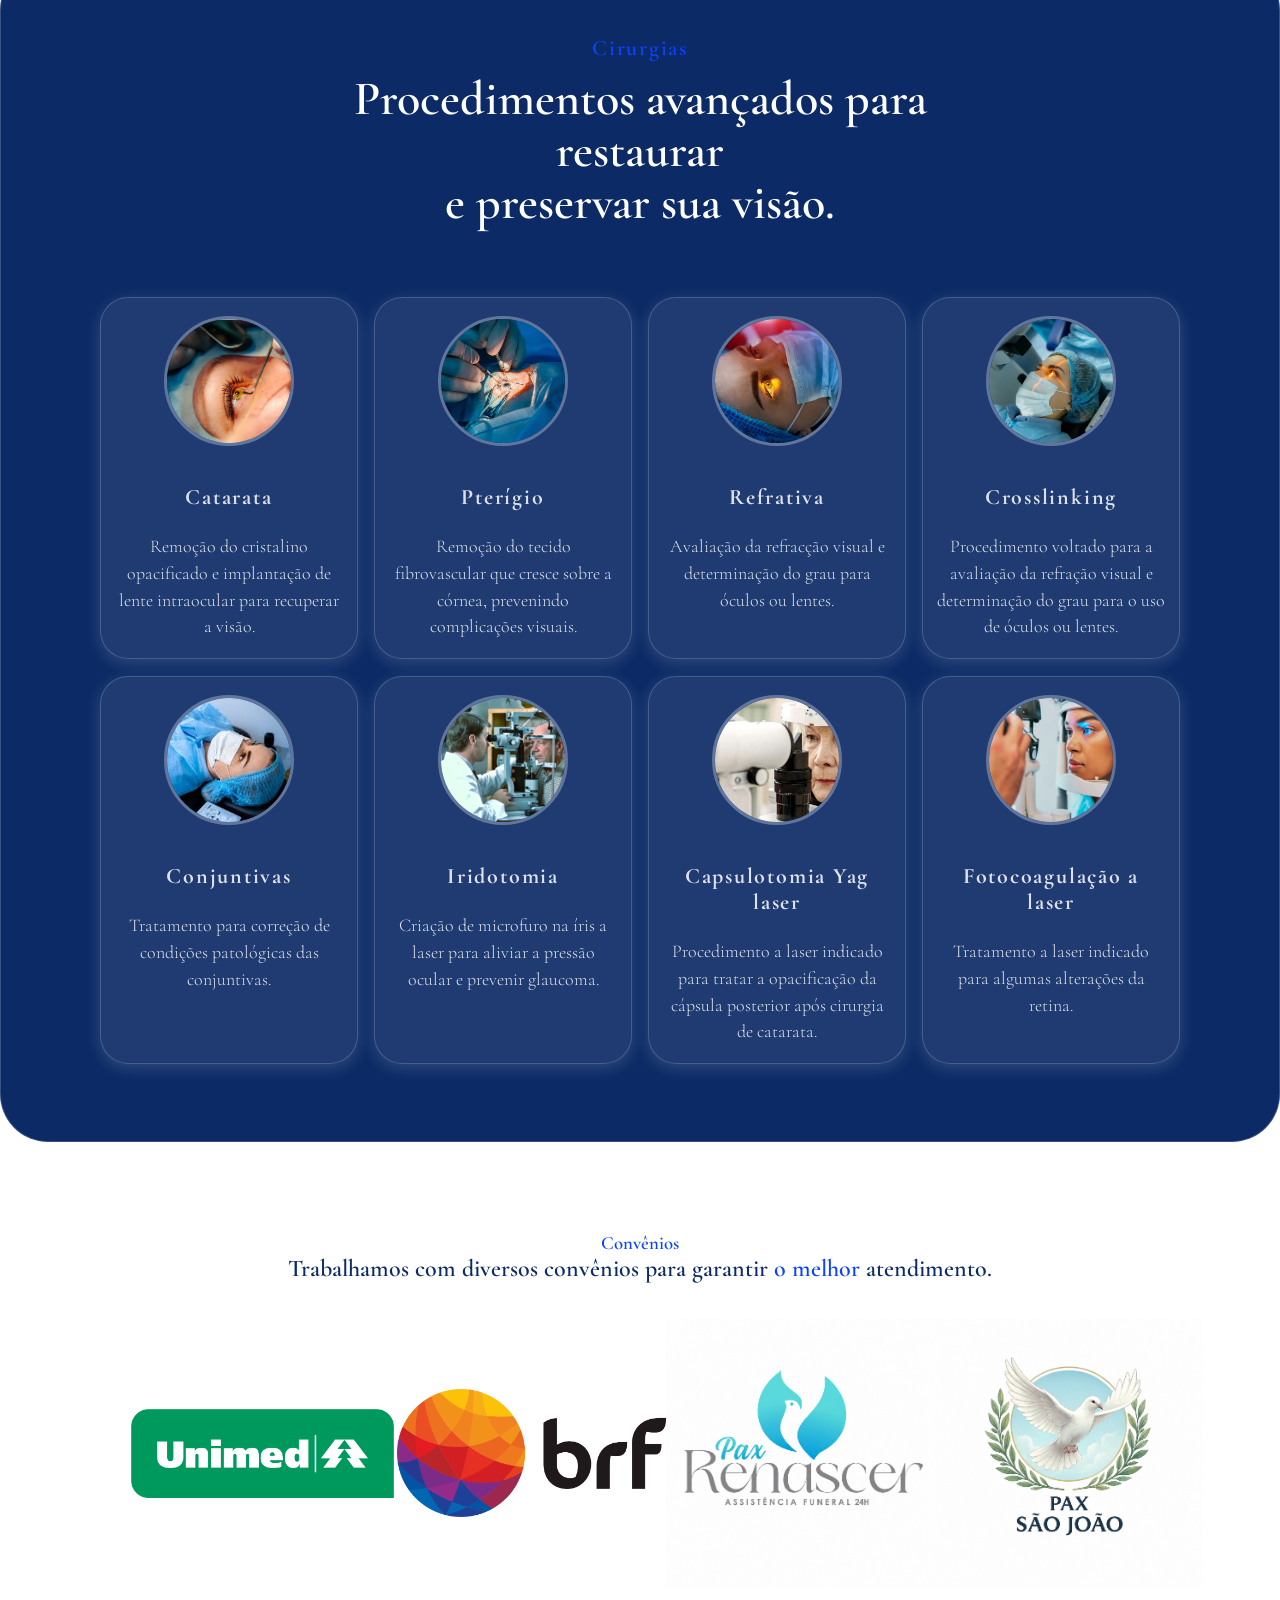
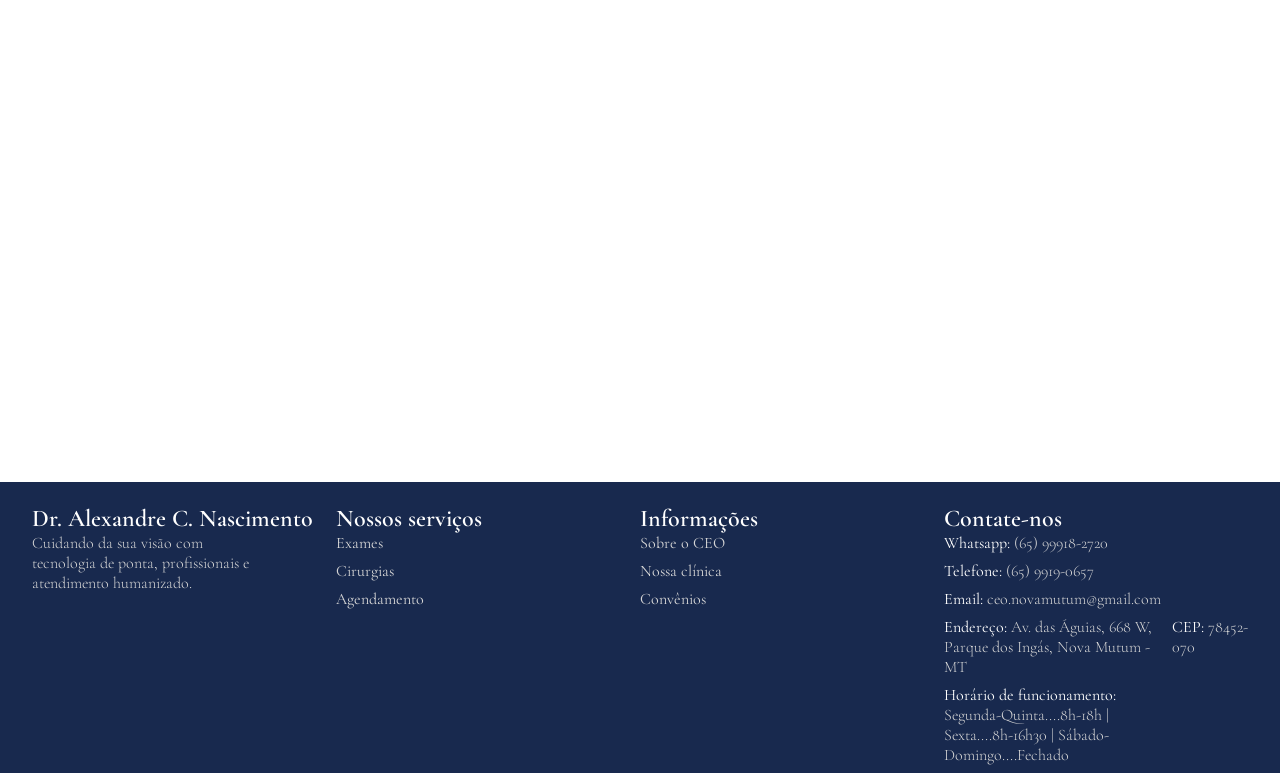
==== commit 47dfcbb7: "Adding some things" ====
--- a/public/index.html
+++ b/public/index.html
@@ -71,7 +71,7 @@
 
                 <div class="double">
                     <a href="https://wa.me/5565999182720?text=Olá%2C%20gostaria%20de%20agendar%20uma%20consulta!" target="_blank" rel="noopener noreferrer">Agende sua consulta</a>
-                    <a href="#" onclick="abrirGaleria(0); return false;">Conheça a clínica</a>
+                    <a href="#" onclick="abrirGaleria(0); return false;">Futuro Hospital de olhos</a>
                 </div>
             </div>
         </section>
@@ -128,7 +128,7 @@
                 <img src="assets/img/clinica4.jpg" alt="Estrutura moderna da Clínica CEO">
                 <img src="assets/img/clinica2.jpg" alt="Ambiente da Clínica CEO">
                 <img src="assets/img/clinica7.jpg" alt="Espaço de espera da Clínica CEO">
-                <img src="assets/img/clinica3.jpg" alt="Detalhe da clínica CEO">
+                <img src="assets/img/clinica6.jpg" alt="Detalhe da clínica CEO">
                 <img src="assets/img/clinica5.jpg" alt="Outro ambiente da Clínica CEO">
             </div>
         </section>
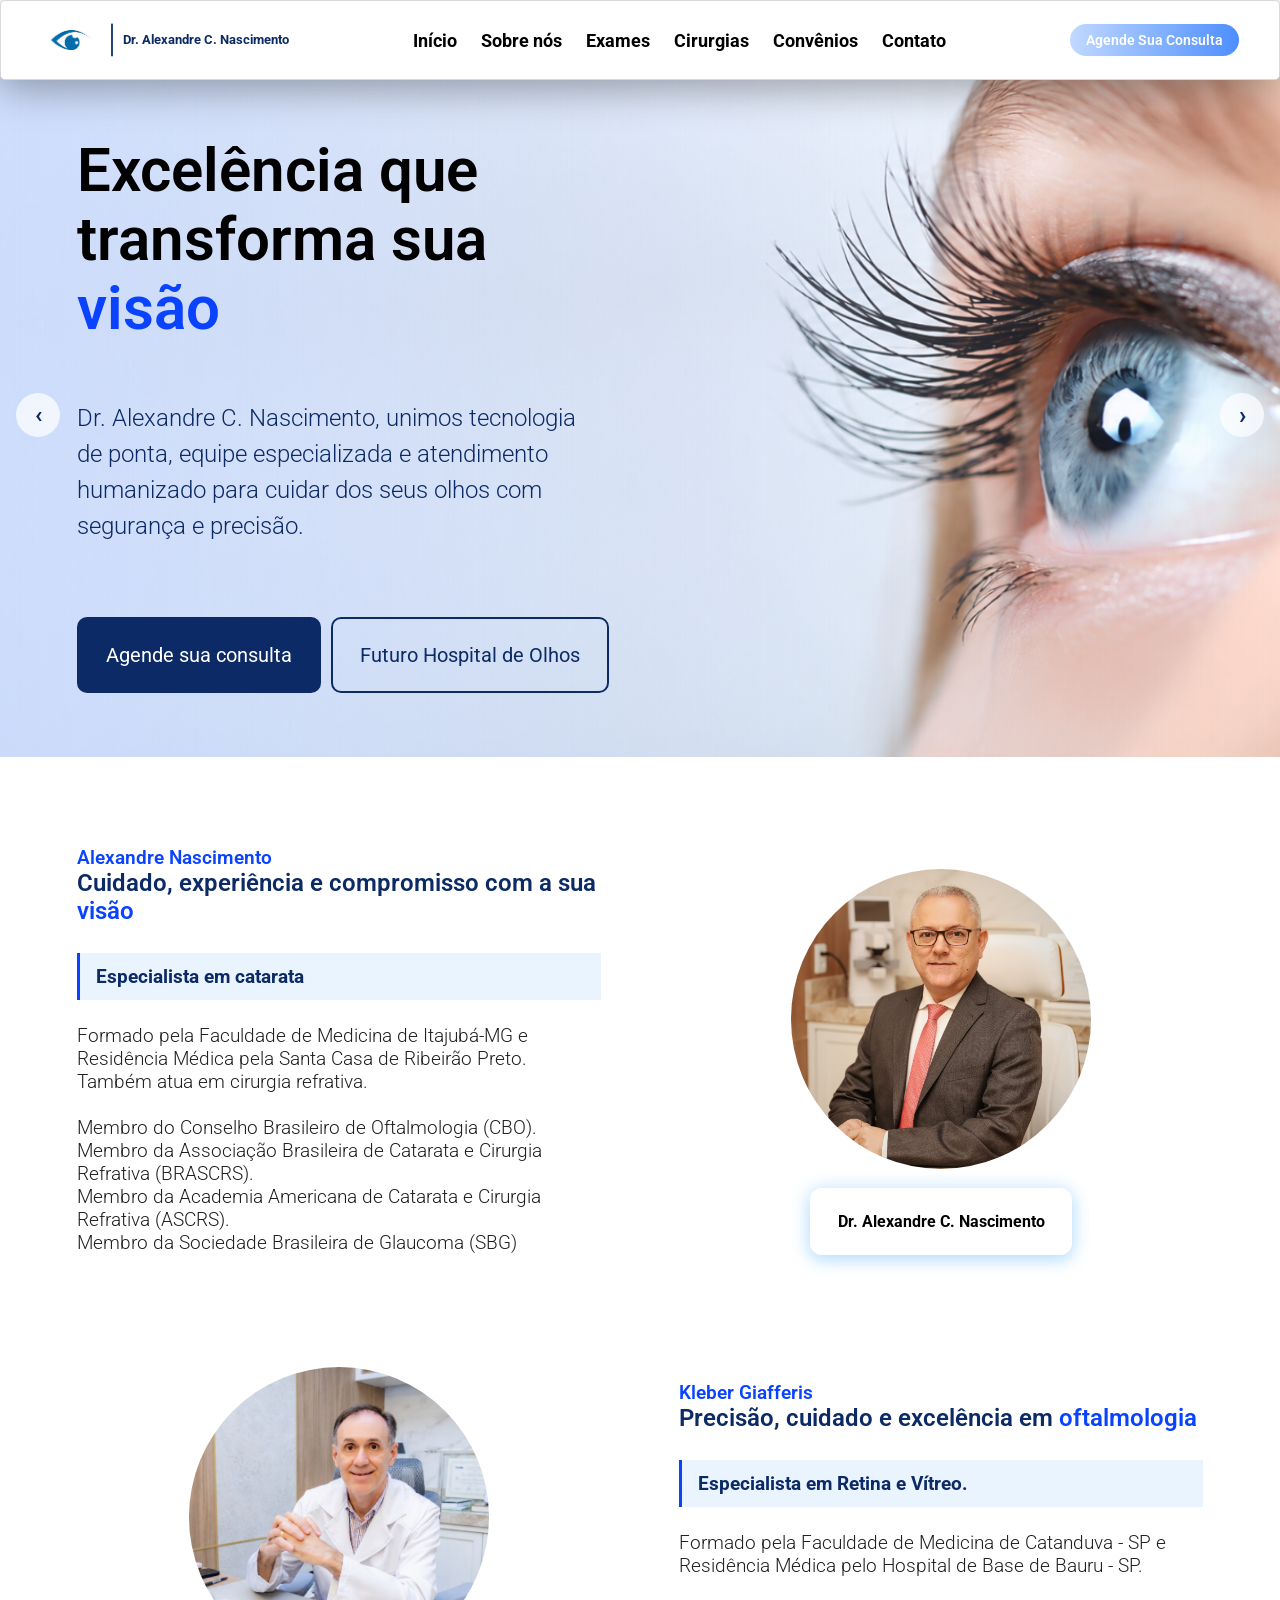
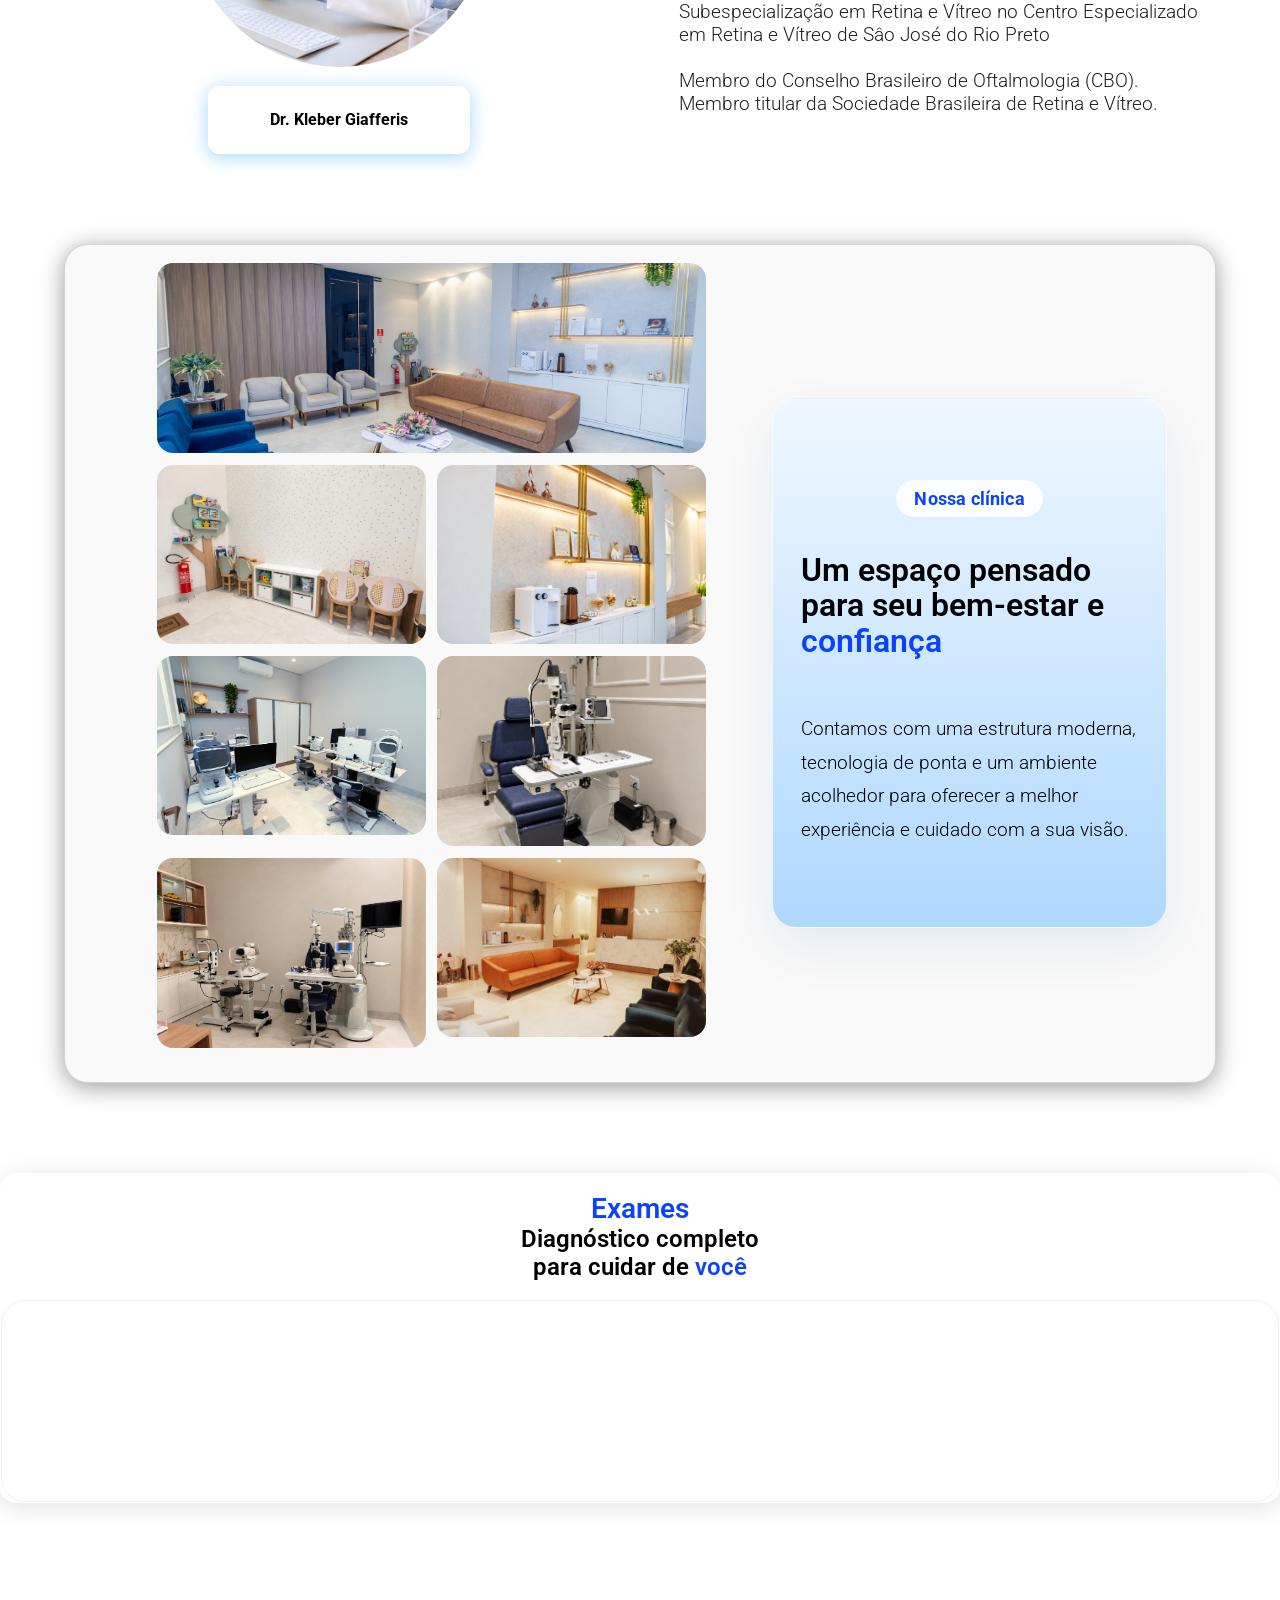
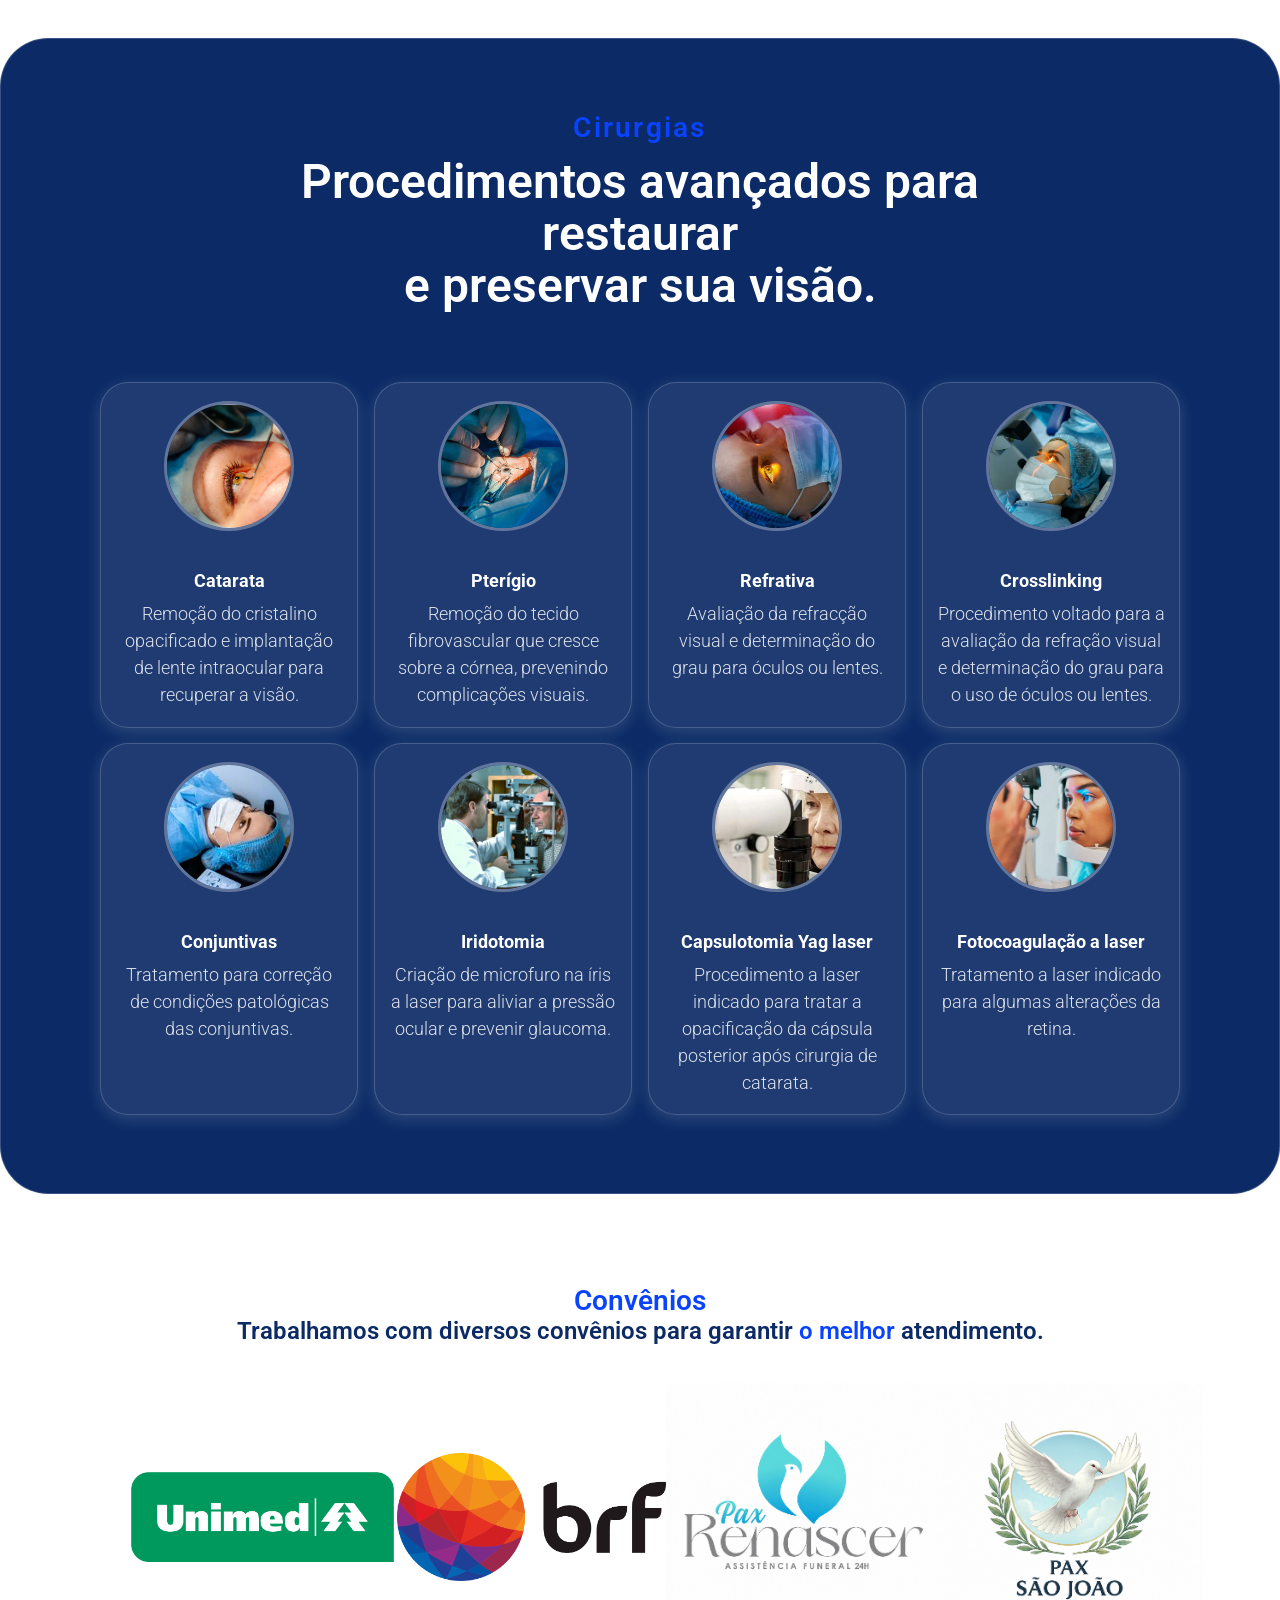
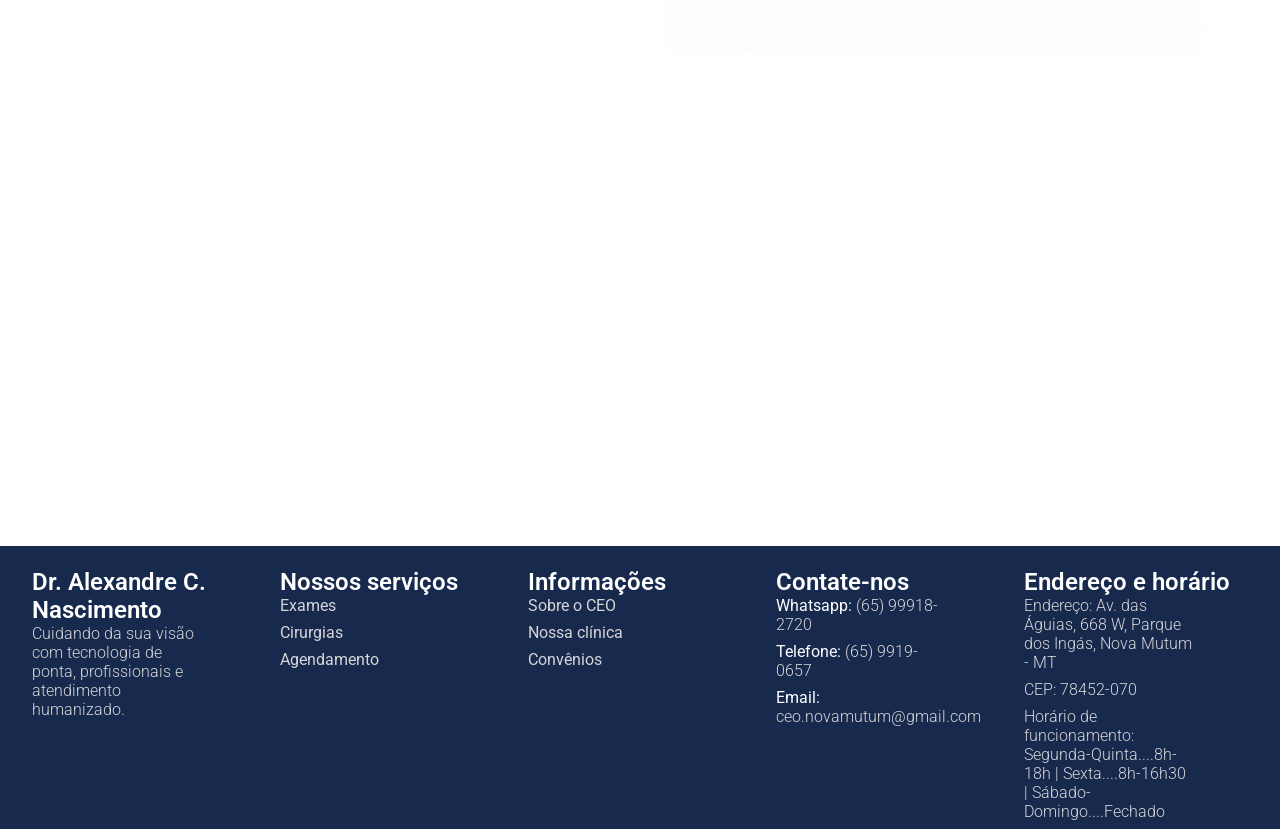
==== commit a642f753: "Updating Design" ====
--- a/public/index.html
+++ b/public/index.html
@@ -3,7 +3,7 @@
 <head>
     <meta charset="UTF-8">
     <meta name="viewport" content="width=device-width, initial-scale=1.0">
-    <link href="https://fonts.googleapis.com/css2?family=Cormorant+Garamond:ital,wght@0,300;0,400;0,600;1,400&display=swap" rel="stylesheet">
+    <link rel="preload" href="assets/fonts/Cormorant_Garamond,Roboto/Roboto/Roboto-VariableFont_wdth,wght.ttf" as="font" type="font/ttf" crossorigin>
     <link rel="stylesheet" href="assets/css/global.css">
     <link rel="stylesheet" href="assets/css/style.css">
     <title>CEO – Centro de Excelência em Oftalmologia</title>
@@ -42,9 +42,7 @@
 
         <section id="hero">
             <div class="hero-track">
-                <div class="hero-bg" style="background-image: url('assets/img/fundinho.png');"></div>
-                <div class="hero-bg" style="background-image: url('assets/img/fundinho1.jpeg');"></div>
-                <div class="hero-bg" style="background-image: url('assets/img/fundinho2.png');"></div>
+                <div class="hero-bg" style="background-image: url('assets/img/fundinho.png');"></div>                <div class="hero-bg" style="background-image: url('assets/img/fundinho2.png');"></div>
                 <div class="hero-bg" style="background-image: url('assets/img/fundinho3.png');"></div>
             </div>
 
@@ -71,7 +69,7 @@
 
                 <div class="double">
                     <a href="https://wa.me/5565999182720?text=Olá%2C%20gostaria%20de%20agendar%20uma%20consulta!" target="_blank" rel="noopener noreferrer">Agende sua consulta</a>
-                    <a href="#" onclick="abrirGaleria(0); return false;">Futuro Hospital de olhos</a>
+                    <a href="#" onclick="abrirGaleria(0); return false;">Futuro Hospital de Olhos</a>
                 </div>
             </div>
         </section>
@@ -91,7 +89,7 @@
             </div>
 
             <div class="right">
-                <img src="assets/img/foto6.png" alt="Dr. Alexandre C. Nascimento – Oftalmologista"><br><p>Dr. Alexandre C. Nascimento</p>
+                <img src="assets/img/foto6.jpg" alt="Dr. Alexandre C. Nascimento – Oftalmologista"><br><p>Dr. Alexandre C. Nascimento</p>
             </div>
         </section>
 
@@ -108,7 +106,7 @@
                 <p>
                     Formado pela Faculdade de Medicina de Catanduva - SP e Residência Médica pelo Hospital de Base de Bauru - SP.<br><br>
                     Subespecialização em Retina e Vítreo no Centro Especializado em Retina e Vítreo de Sâo José do Rio Preto<br><br>
-                    Membro do Conselho Brasileiro de Oftalmologia (CBO).<br><br>
+                    Membro do Conselho Brasileiro de Oftalmologia (CBO).<br>
                     Membro titular da Sociedade Brasileira de Retina e Vítreo.<br><br>
                 </p>
             </div>
@@ -257,6 +255,10 @@
                 <div class="email">
                     <p><span>Email: </span>ceo.novamutum@gmail.com</p>
                 </div>
+            </div>
+
+            <div class="contato-endereco">
+                <h2>Endereço e horário</h2>
                 <div class="endereco">
                     <p><span>Endereço: </span> Av. das Águias, 668 W, Parque dos Ingás, Nova Mutum - MT</p>
                     <p><span>CEP: </span> 78452-070</p>
--- a/public/assets/css/global.css
+++ b/public/assets/css/global.css
@@ -1,5 +1,17 @@
-h1, h2, h3, p, a {
-    font-family: 'Cormorant Garamond', serif;
+@font-face {
+    font-family: 'Roboto';
+    src: url('../fonts/Cormorant_Garamond,Roboto/Roboto/Roboto-VariableFont_wdth,wght.ttf') format('truetype');
+    font-style: normal;
+    font-weight: 100 900;
+    font-display: swap;
+}
+
+@font-face {
+    font-family: 'Roboto';
+    src: url('../fonts/Cormorant_Garamond,Roboto/Roboto/Roboto-Italic-VariableFont_wdth,wght.ttf') format('truetype');
+    font-style: italic;
+    font-weight: 100 900;
+    font-display: swap;
 }
 
 h1, h2, h3 { 
@@ -18,6 +30,7 @@
     margin: 0;
     padding: 0;
     box-sizing: border-box;
+    font-family: 'Roboto', sans-serif;
 }
 
 :root {
--- a/public/assets/css/style.css
+++ b/public/assets/css/style.css
@@ -320,21 +320,24 @@
 .double {
     padding-top: 28px;
     display: flex;
+    align-items: center;
     gap: 10px;
     width: 100%;
     box-sizing: border-box;
 }
 
 .double a {
-    display: inline-block;
+    display: flex;
+    align-items: center;
+    justify-content: center;
     text-decoration: none;
     padding: 15px 27px;
     border-radius: 10px;
     border: 2px solid;
     font-size: clamp(20px, 3vw, 20px);
     transition: all .35s ease;
-    
-    
+    min-height: 76px;
+    text-align: center;
 }
 
 @media (max-width: 768px) { /* Celulares */
@@ -629,6 +632,10 @@
     .left2 img {
         width: 50% !important;
         height: 50% !important;
+    }
+
+    .left2 {
+        padding-top: 10vh;
     }
 }
 
@@ -676,6 +683,7 @@
         margin: auto !important;
         width: 90% !important;
         max-width: 100%;
+        gap: clamp(10vh, 15vh, 18vh);
     }
 
     .texto h1 {
@@ -699,9 +707,8 @@
     padding: 32px 28px;
     border-radius: 24px;
     order: 2;
-    gap: 7.5vh;
-    padding-block: clamp(64px, 8vh, 96px);
-    gap: clamp(10vh, 15vh, 18vh);
+    gap: 4vh;
+    padding-block: clamp(72px, 9vh, 120px);
 
  
 }
@@ -711,12 +718,12 @@
     margin: 0 0 16px;
     display: inline-flex;
     align-items: center;
-    text-align: center;
+    justify-content: center;
     margin: auto;
     padding: 8px 18px;
     border-radius: 999px;
     background: rgba(255, 255, 255, 0.9);
-    font-size: 0.85rem;
+    font-size: 1.15rem;
     font-weight: 700;
     letter-spacing: 0.01em;
     color: var(--cor-brilho);
@@ -732,7 +739,7 @@
 
 .texto p {
     margin: 0;
-    font-size: 1rem;
+    font-size: 1.20rem;
     line-height: 1.75;
     max-width: 100%;
 }
@@ -925,9 +932,10 @@
 .exam-card span {
     position: relative;
     z-index: 1;
-    color: white;
+    color: rgb(255, 254, 254);
+    background-color: rgb(1, 41, 87);
     font-weight: 600;
-    font-size: clamp(11px, 1.2vw, 15px);
+    font-size: clamp(14px, 1.5vw, 18px);
     text-align: center;
     padding: 0 14px;
     text-shadow: 0 1px 4px rgba(0,0,0,0.6);
@@ -960,6 +968,7 @@
 
 .conjunto h3 {
     color: var(--cor-brilho);
+    font-size: clamp(22px, 2.5vw, 28px);
 }
 
 .conjunto h1{
@@ -980,11 +989,11 @@
     margin-top: 15vh;
 }
 
-#cirurgias h3 {
+#cirurgias > h3 {
     color: rgba(255, 255, 255, 0.85);
     letter-spacing: 0.08em;
     margin-bottom: 0.8rem;
-    font-size: clamp(18px, 2.2vw, 22px);
+    font-size: clamp(22px, 2.5vw, 28px);
 }
 
 #cirurgias h3 span {
@@ -1084,6 +1093,10 @@
 
 #convenios h3, #convenios h1 {
     color: var(--cor-azulescuro);
+}
+
+#convenios h3 {
+    font-size: clamp(22px, 2.5vw, 28px);
 }
 
 #convenios h3 span, #convenios h1 span {
@@ -1130,8 +1143,9 @@
 
 /* Rodapé o footer*/
 #contato {
-    display: flex;
-    justify-content: space-between;
+    display: grid;
+    grid-template-columns: repeat(5, minmax(0, 1fr));
+    gap: 24px;
     color: white;
     padding-inline: 2.5%;
     padding-top: 2.5vh;
@@ -1145,11 +1159,16 @@
 }
 
 #contato > div {
-    width: calc(100% / 4);
+    min-width: 0;
 }
 
 #contato div p {
     max-width: 75%;
+}
+
+.contato-true p,
+.contato-endereco p {
+    max-width: 100%;
 }
 
 #contato div img {
@@ -1170,6 +1189,10 @@
     display: flex;
 }
 
+.contato-endereco div {
+    display: block;
+}
+
 .contato-true div span {
     font-weight: bolder;
     color: white;
@@ -1182,9 +1205,6 @@
         gap: 24px;
     }
 
-    #contato > div {
-        width: 100%;
-    }
 }
 
 @media (max-width: 500px) {
@@ -1197,6 +1217,7 @@
         width: 100%;
         border: 1px solid rgba(255, 255, 255, 0.1);
         border-radius: 12px;
+        padding: 12px;
     }
 
     #contato a,
@@ -1208,7 +1229,3 @@
         justify-content: center;
     }
 }
-
-
-
-
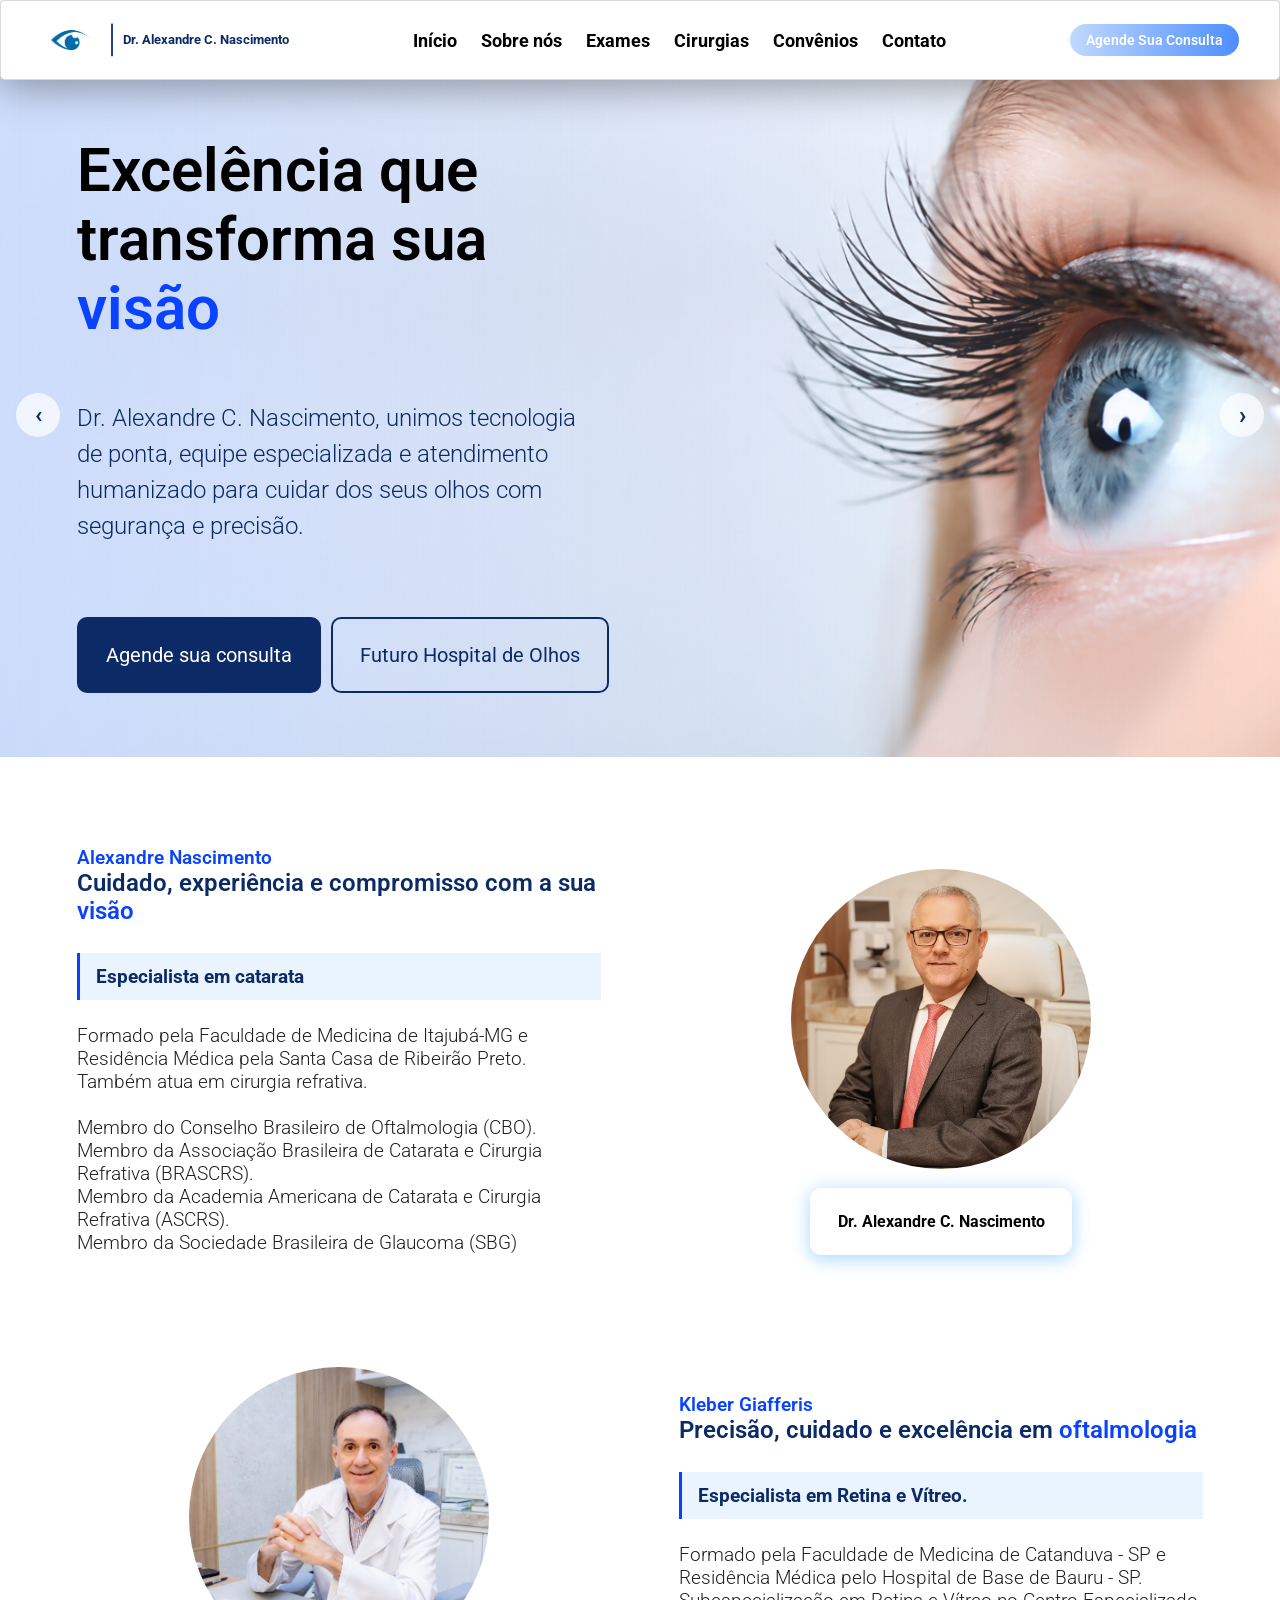
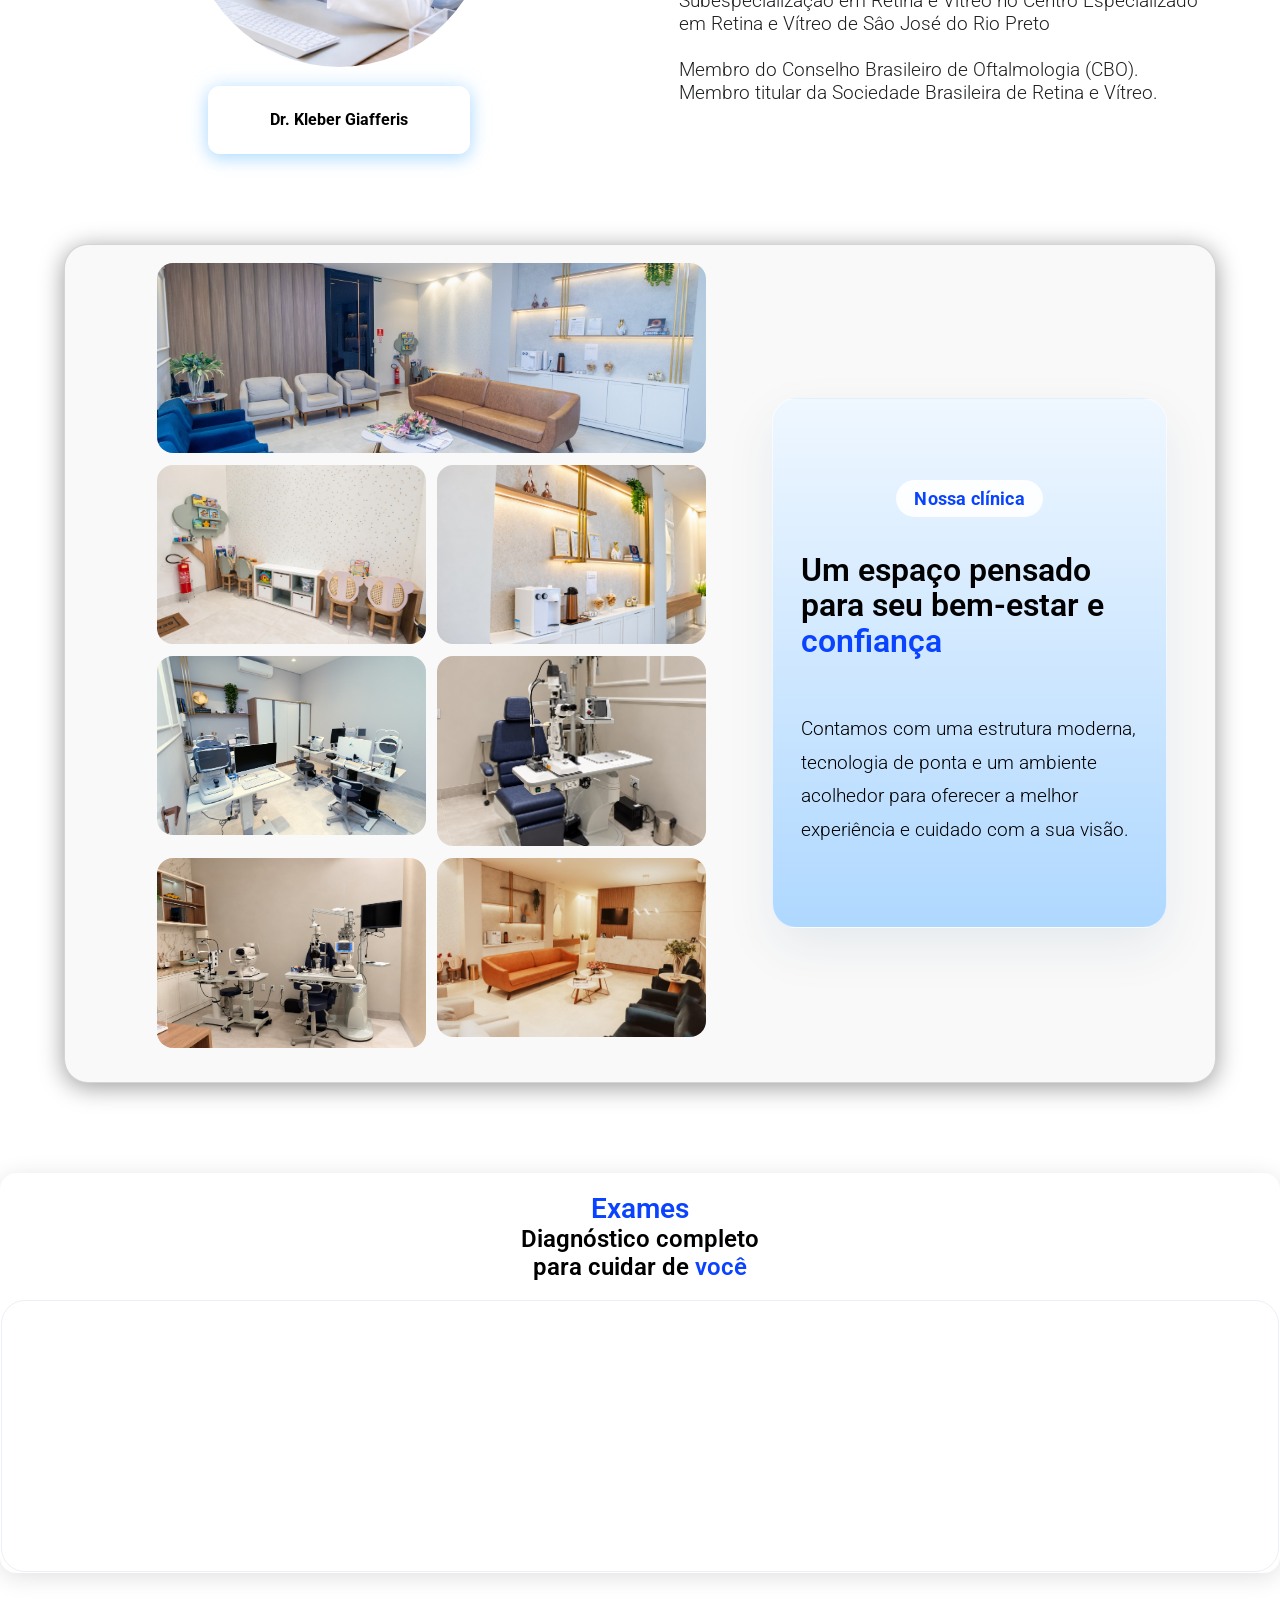
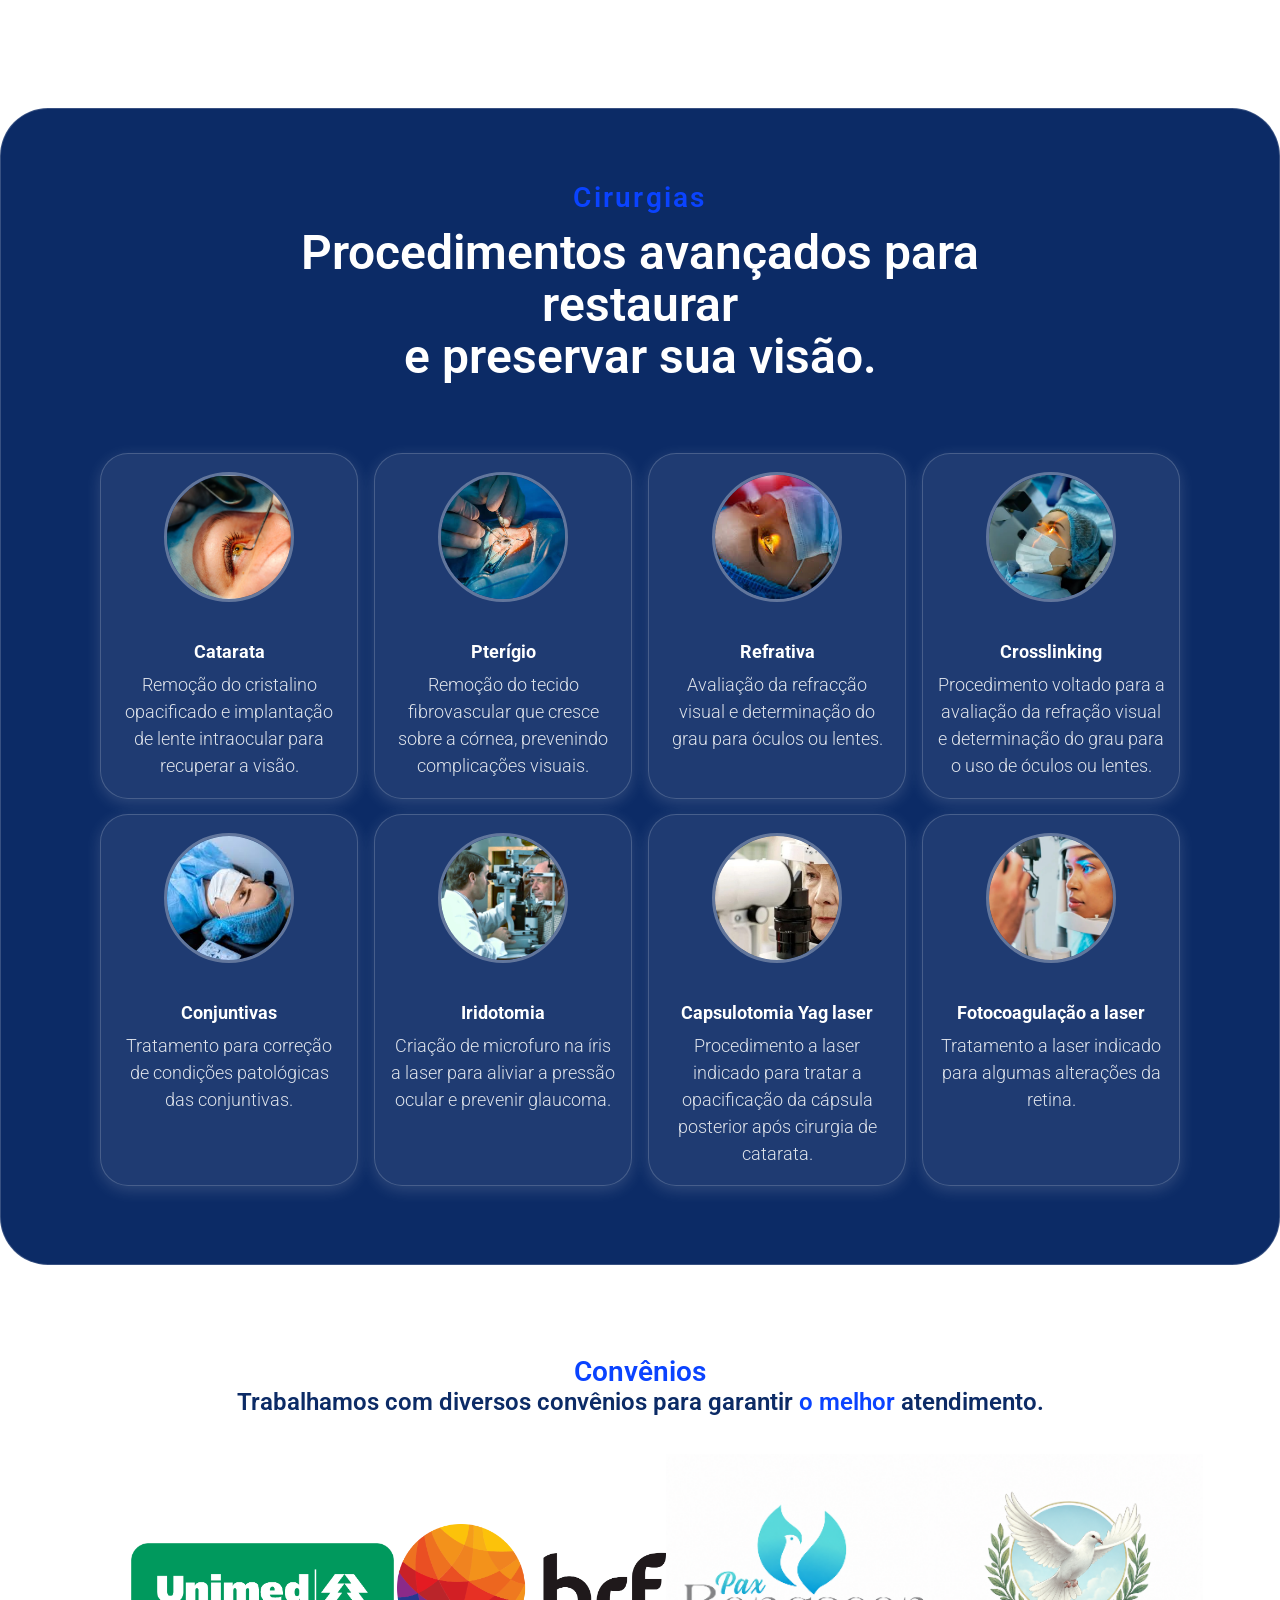
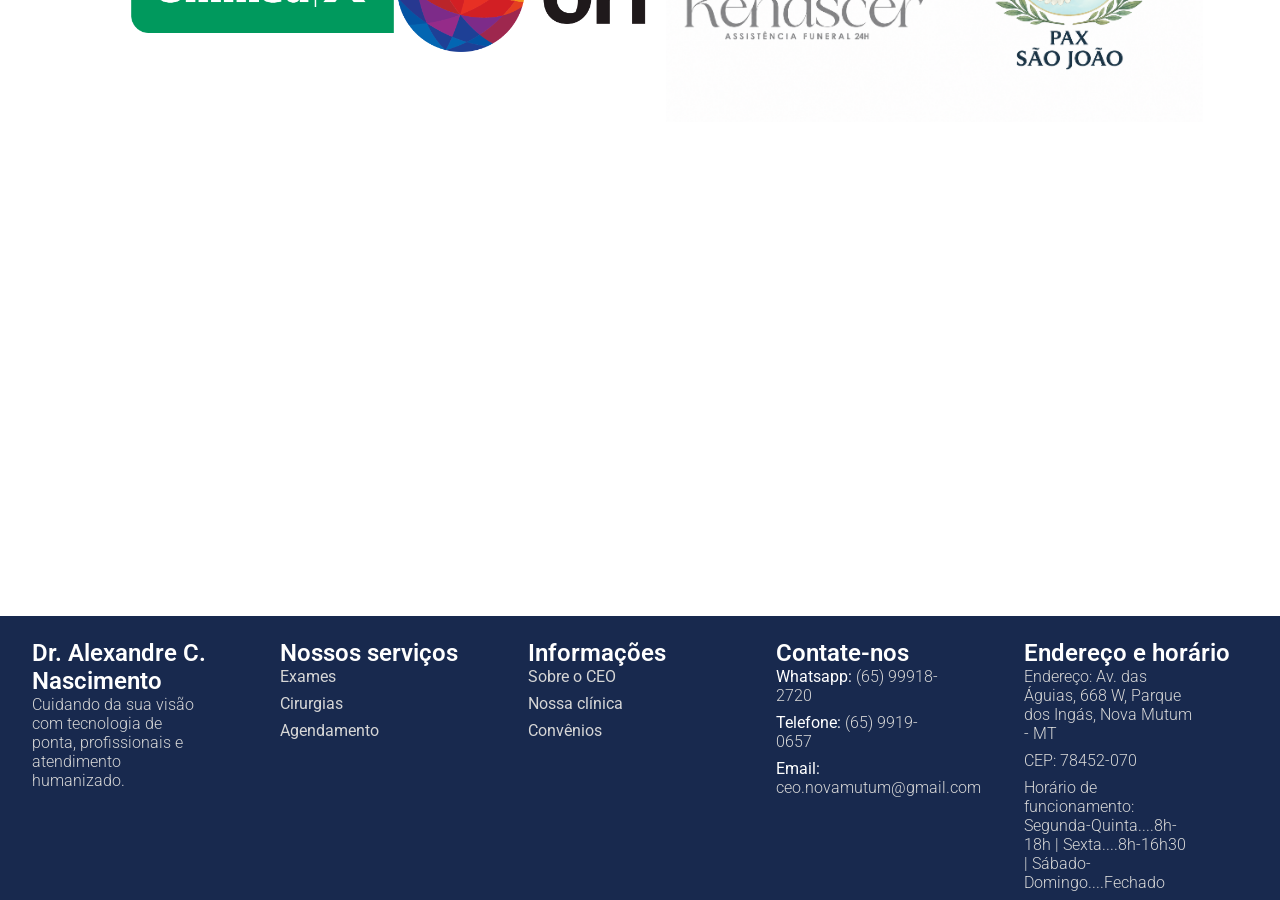
==== commit ad18abf4: "Updating some things" ====
--- a/public/index.html
+++ b/public/index.html
@@ -104,7 +104,7 @@
                 <h1>Precisão, cuidado e excelência em <span>oftalmologia</span></h1>
                 <p class="sobre-destaque"><strong>Especialista em Retina e Vítreo.</strong></p>
                 <p>
-                    Formado pela Faculdade de Medicina de Catanduva - SP e Residência Médica pelo Hospital de Base de Bauru - SP.<br><br>
+                    Formado pela Faculdade de Medicina de Catanduva - SP e Residência Médica pelo Hospital de Base de Bauru - SP.<br>
                     Subespecialização em Retina e Vítreo no Centro Especializado em Retina e Vítreo de Sâo José do Rio Preto<br><br>
                     Membro do Conselho Brasileiro de Oftalmologia (CBO).<br>
                     Membro titular da Sociedade Brasileira de Retina e Vítreo.<br><br>
@@ -141,19 +141,19 @@
                 <button class="esquerda"><img src="assets/img/left.png" alt=""></button>
                 <button class="direita"><img src="assets/img/right.png" alt=""></button>
                 <div class="interna">
-                    <div class="exam-card" style="background-image:url('assets/img/exames/retina_mapping.jpg')"><span>Mapeamento de Retina</span></div>
-                    <div class="exam-card" style="background-image:url('assets/img/exames/oct.jpg')"><span>Tomografia de Coerência Óptica (OCT)</span></div>
-                    <div class="exam-card" style="background-image:url('assets/img/exames/biometria-ocular.jpg')"><span>Biometria</span></div>
-                    <div class="exam-card" style="background-image:url('assets/img/exames/curva-de-pio.png')"><span>Curva de PIO</span></div>
-                    <div class="exam-card" style="background-image:url('assets/img/exames/gonioscopy.jpg')"><span>Gonioscopia</span></div>
-                    <div class="exam-card" style="background-image:url('assets/img/exames/keratoscopy.jpg')"><span>Topografia Corneana (Cerastoscopia)</span></div>
-                    <div class="exam-card" style="background-image:url('assets/img/exames/specular_micro.jpg')"><span>Microscopia Especular de Córnea</span></div>
-                    <div class="exam-card" style="background-image:url('assets/img/exames/pachymetry.jpg')"><span>Paquimetria Computadorizada de Córnea</span></div>
-                    <div class="exam-card" style="background-image:url('assets/img/exames/ultrassonografia.jpg')"><span>Ultrassonografia Ocular</span></div>
-                    <div class="exam-card" style="background-image:url('assets/img/exames/retinography.jpg')"><span>Retinografia</span></div>
-                    <div class="exam-card" style="background-image:url('assets/img/exames/Aberrometria.jpg')"><span>Aberrometria (OPD SCAN)</span></div>
-                    <div class="exam-card" style="background-image:url('assets/img/exames/capimetria.jpg')"><span>Campimetria</span></div>
-                    <div class="exam-card" style="background-image:url('assets/img/exames/pentacam.jpg')"><span>Pentacam</span></div>
+                    <div class="exam-card"><img src="assets/img/exames/retina_mapping.jpg" alt="Mapeamento de Retina"><span>Mapeamento de Retina</span></div>
+                    <div class="exam-card"><img src="assets/img/exames/oct.jpg" alt="Tomografia de Coerência Óptica"><span>Tomografia de Coerência Óptica (OCT)</span></div>
+                    <div class="exam-card"><img src="assets/img/exames/biometria-ocular.jpg" alt="Biometria ocular"><span>Biometria</span></div>
+                    <div class="exam-card"><img src="assets/img/exames/curva-de-pio.png" alt="Curva de PIO"><span>Curva de PIO</span></div>
+                    <div class="exam-card"><img src="assets/img/exames/gonioscopy.jpg" alt="Gonioscopia"><span>Gonioscopia</span></div>
+                    <div class="exam-card"><img src="assets/img/exames/keratoscopy.jpg" alt="Topografia corneana"><span>Topografia Corneana (Cerastoscopia)</span></div>
+                    <div class="exam-card"><img src="assets/img/exames/specular_micro.jpg" alt="Microscopia especular de córnea"><span>Microscopia Especular de Córnea</span></div>
+                    <div class="exam-card"><img src="assets/img/exames/pachymetry.jpg" alt="Paquimetria computadorizada de córnea"><span>Paquimetria Computadorizada de Córnea</span></div>
+                    <div class="exam-card"><img src="assets/img/exames/ultrassonografia.jpg" alt="Ultrassonografia ocular"><span>Ultrassonografia Ocular</span></div>
+                    <div class="exam-card"><img src="assets/img/exames/retinography.jpg" alt="Retinografia"><span>Retinografia</span></div>
+                    <div class="exam-card"><img src="assets/img/exames/Aberrometria.jpg" alt="Aberrometria"><span>Aberrometria (OPD SCAN)</span></div>
+                    <div class="exam-card"><img src="assets/img/exames/capimetria.jpg" alt="Campimetria"><span>Campimetria</span></div>
+                    <div class="exam-card"><img src="assets/img/exames/pentacam.jpg" alt="Pentacam"><span>Pentacam</span></div>
                     
                 </div>
             </div>
--- a/public/assets/css/style.css
+++ b/public/assets/css/style.css
@@ -880,65 +880,42 @@
    
     }
 
-@media (max-width: 450px) {
-  .interna img {
-    width: calc(100vw) !important;
-  }
-}
-
-@media (min-width: 450px) and (max-width: 767px) {
-  .interna img {
-    width: calc(100vw / 2) !important;
-  }
-}
-
-
-@media (min-width: 767px) and (max-width: 1023px) {
-  .interna img {
-    width: calc(100vw / 3) !important;
-  }
-}
-
-
-
-
-.interna img {
-    opacity: 0;
-    position: relative;
-    width: calc(100vw / 4);
-    height: 200px;
-    object-fit: cover;
-    flex-shrink: 0;
-    border-radius: 24px;
-}
-
 .exam-card {
     opacity: 0;
     position: relative;
     width: calc(100vw / 4);
+    flex-shrink: 0;
+    border-radius: 16px;
+    background-color: white;
+    display: flex;
+    flex-direction: column;
+    overflow: hidden;
+    cursor: default;
+    box-shadow: 0 2px 8px rgba(0, 0, 0, 0.12);
+}
+
+.exam-card img {
+    display: block;
+    position: relative;
+    width: 100%;
     height: 200px;
     flex-shrink: 0;
-    border-radius: 24px;
-    background-size: cover;
-    background-position: center;
-    background-repeat: no-repeat;
-    display: flex;
+    object-fit: cover;
+}
+
+.exam-card span {
+    display: flex;
+    flex: 1;
     align-items: center;
     justify-content: center;
-    overflow: hidden;
-    cursor: default;
-}
-
-.exam-card span {
-    position: relative;
-    z-index: 1;
-    color: rgb(255, 254, 254);
-    background-color: rgb(1, 41, 87);
+    box-sizing: border-box;
+    width: 100%;
+    padding: 12px 14px;
+    color: #111;
+    background-color: #fff;
     font-weight: 600;
     font-size: clamp(14px, 1.5vw, 18px);
     text-align: center;
-    padding: 0 14px;
-    text-shadow: 0 1px 4px rgba(0,0,0,0.6);
     line-height: 1.3;
 }
 
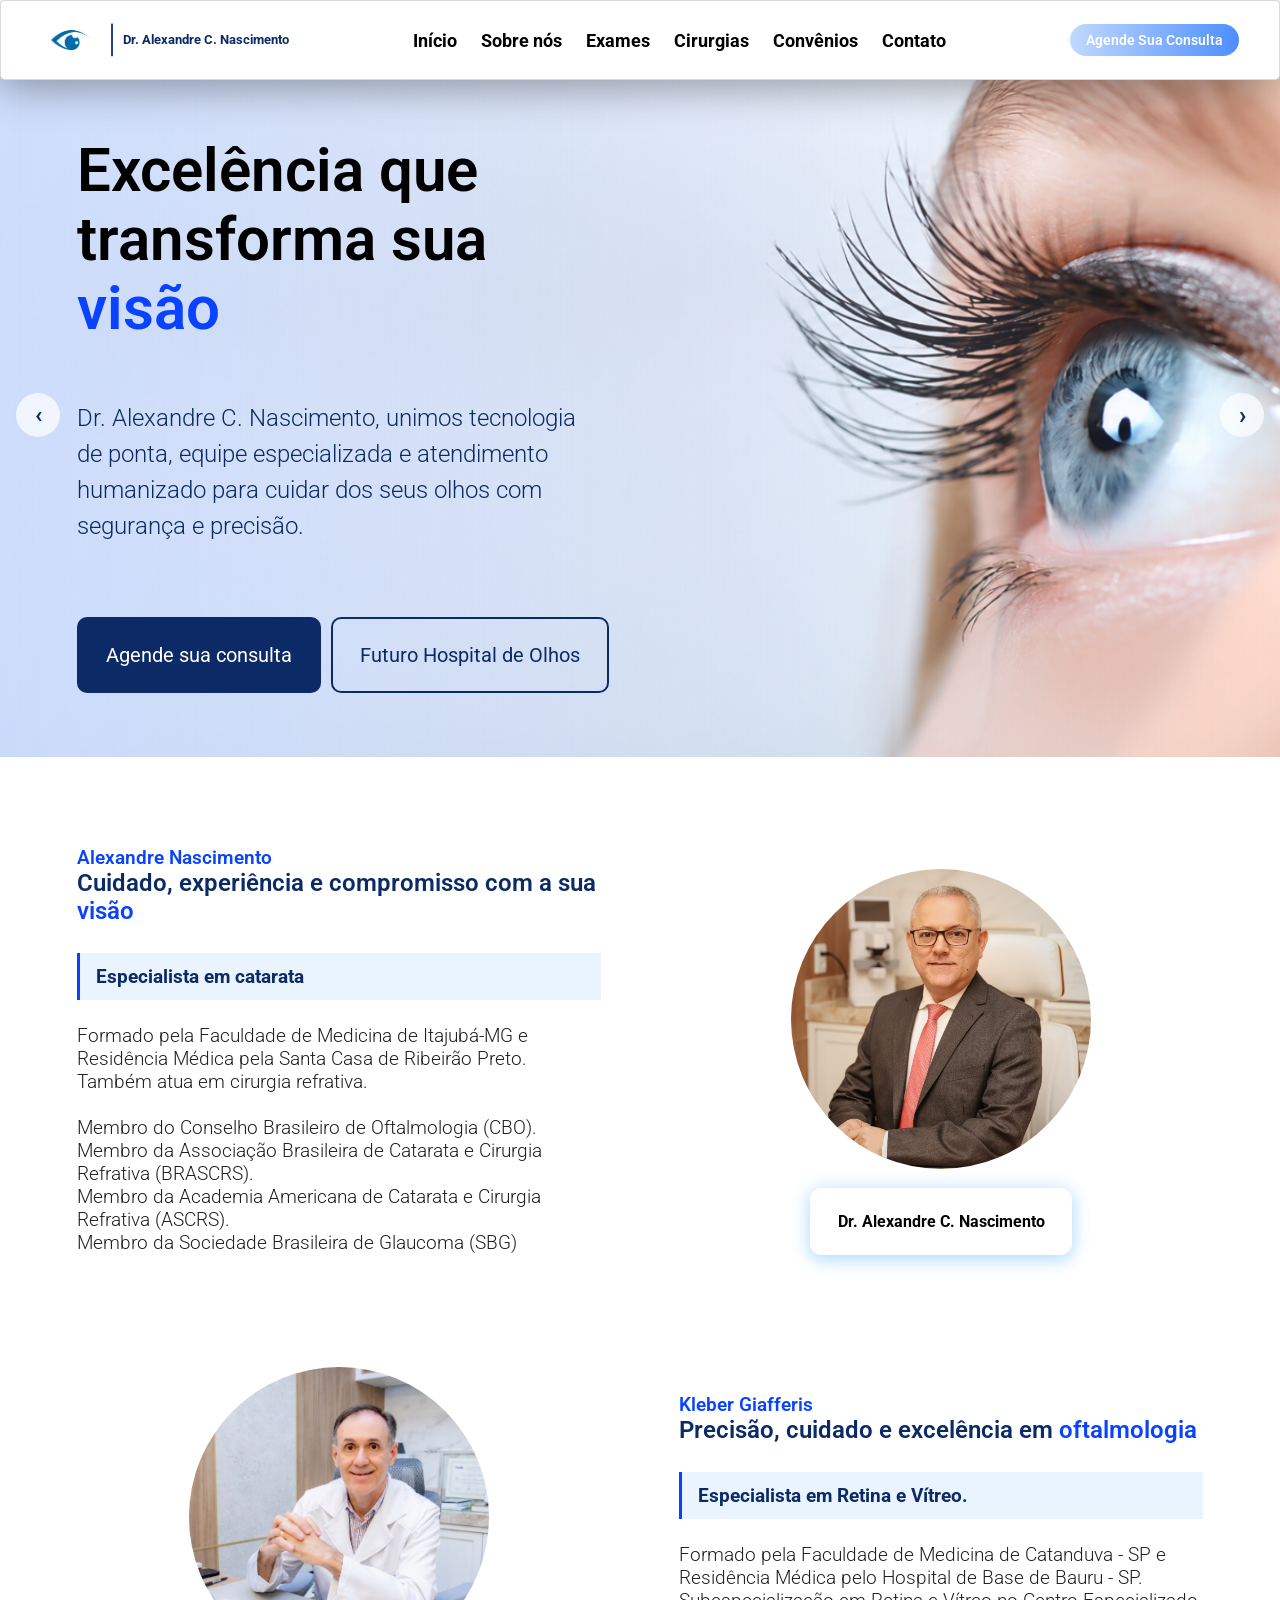
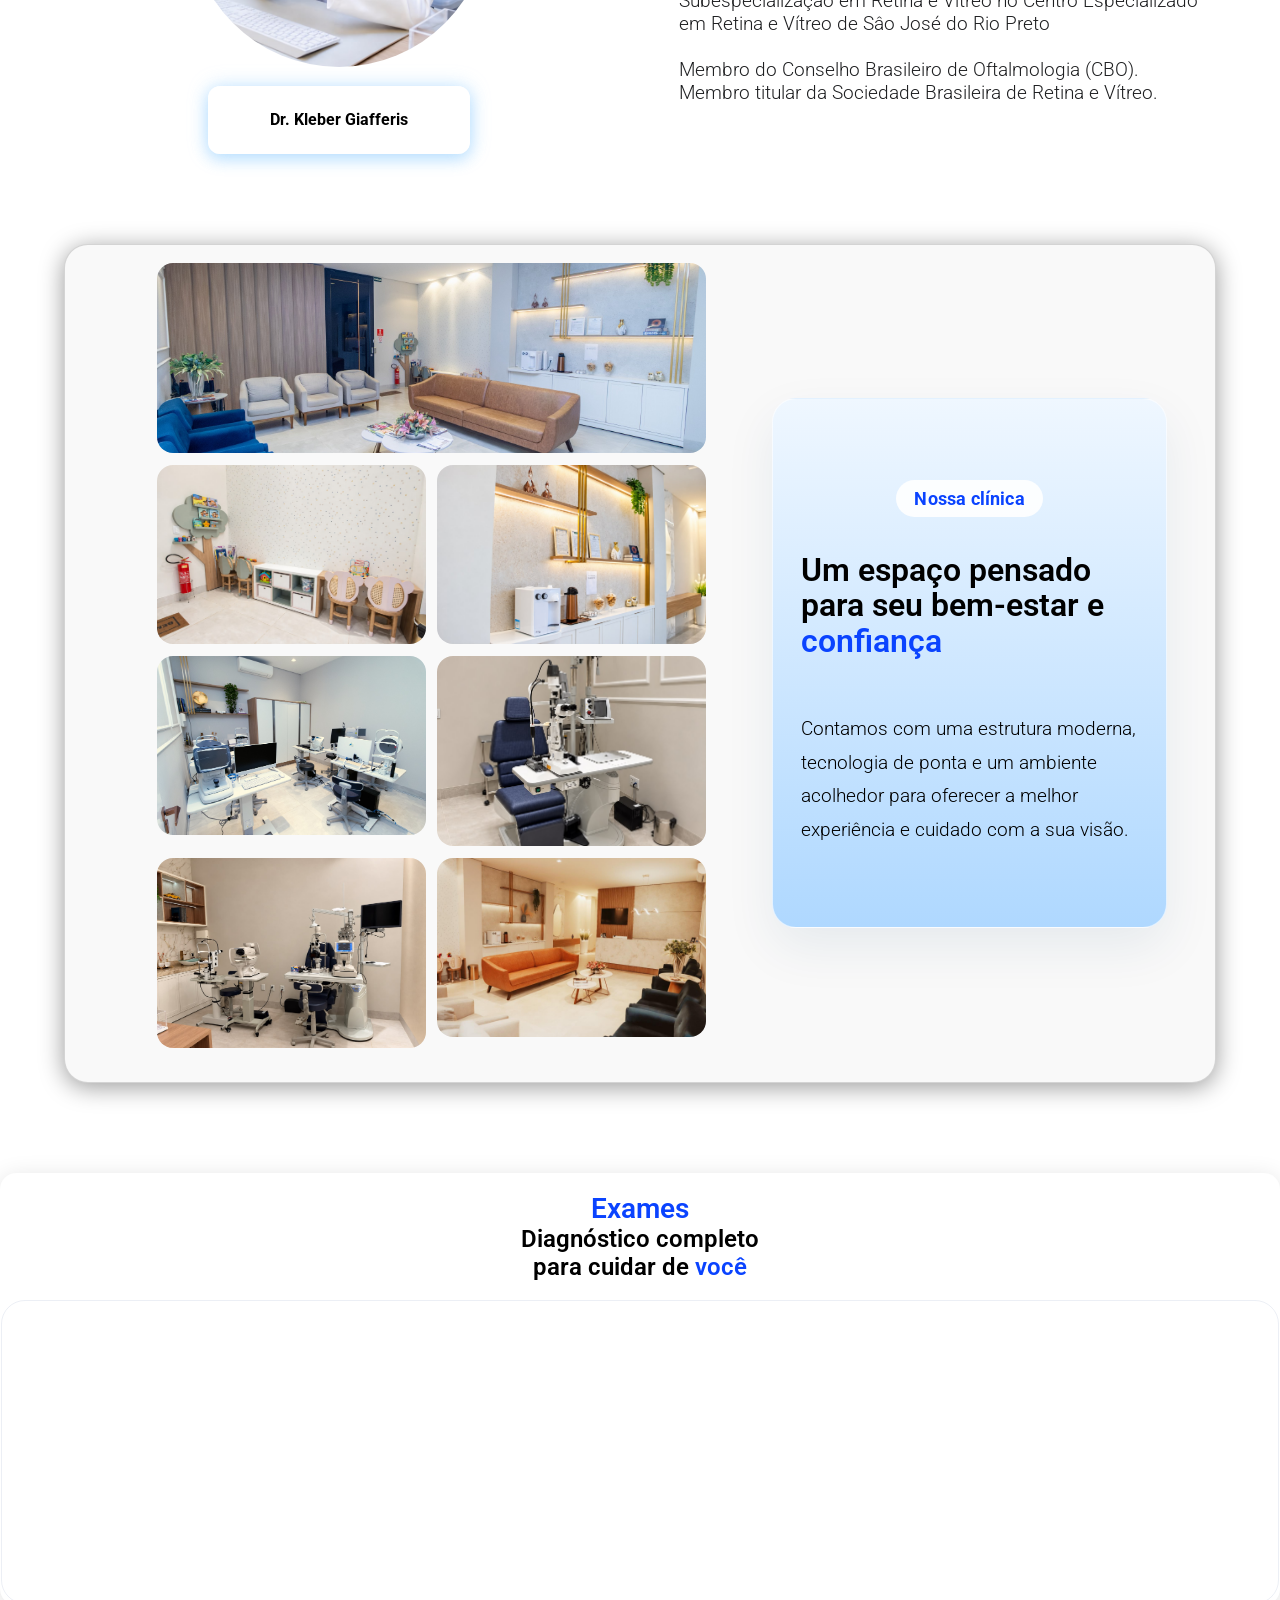
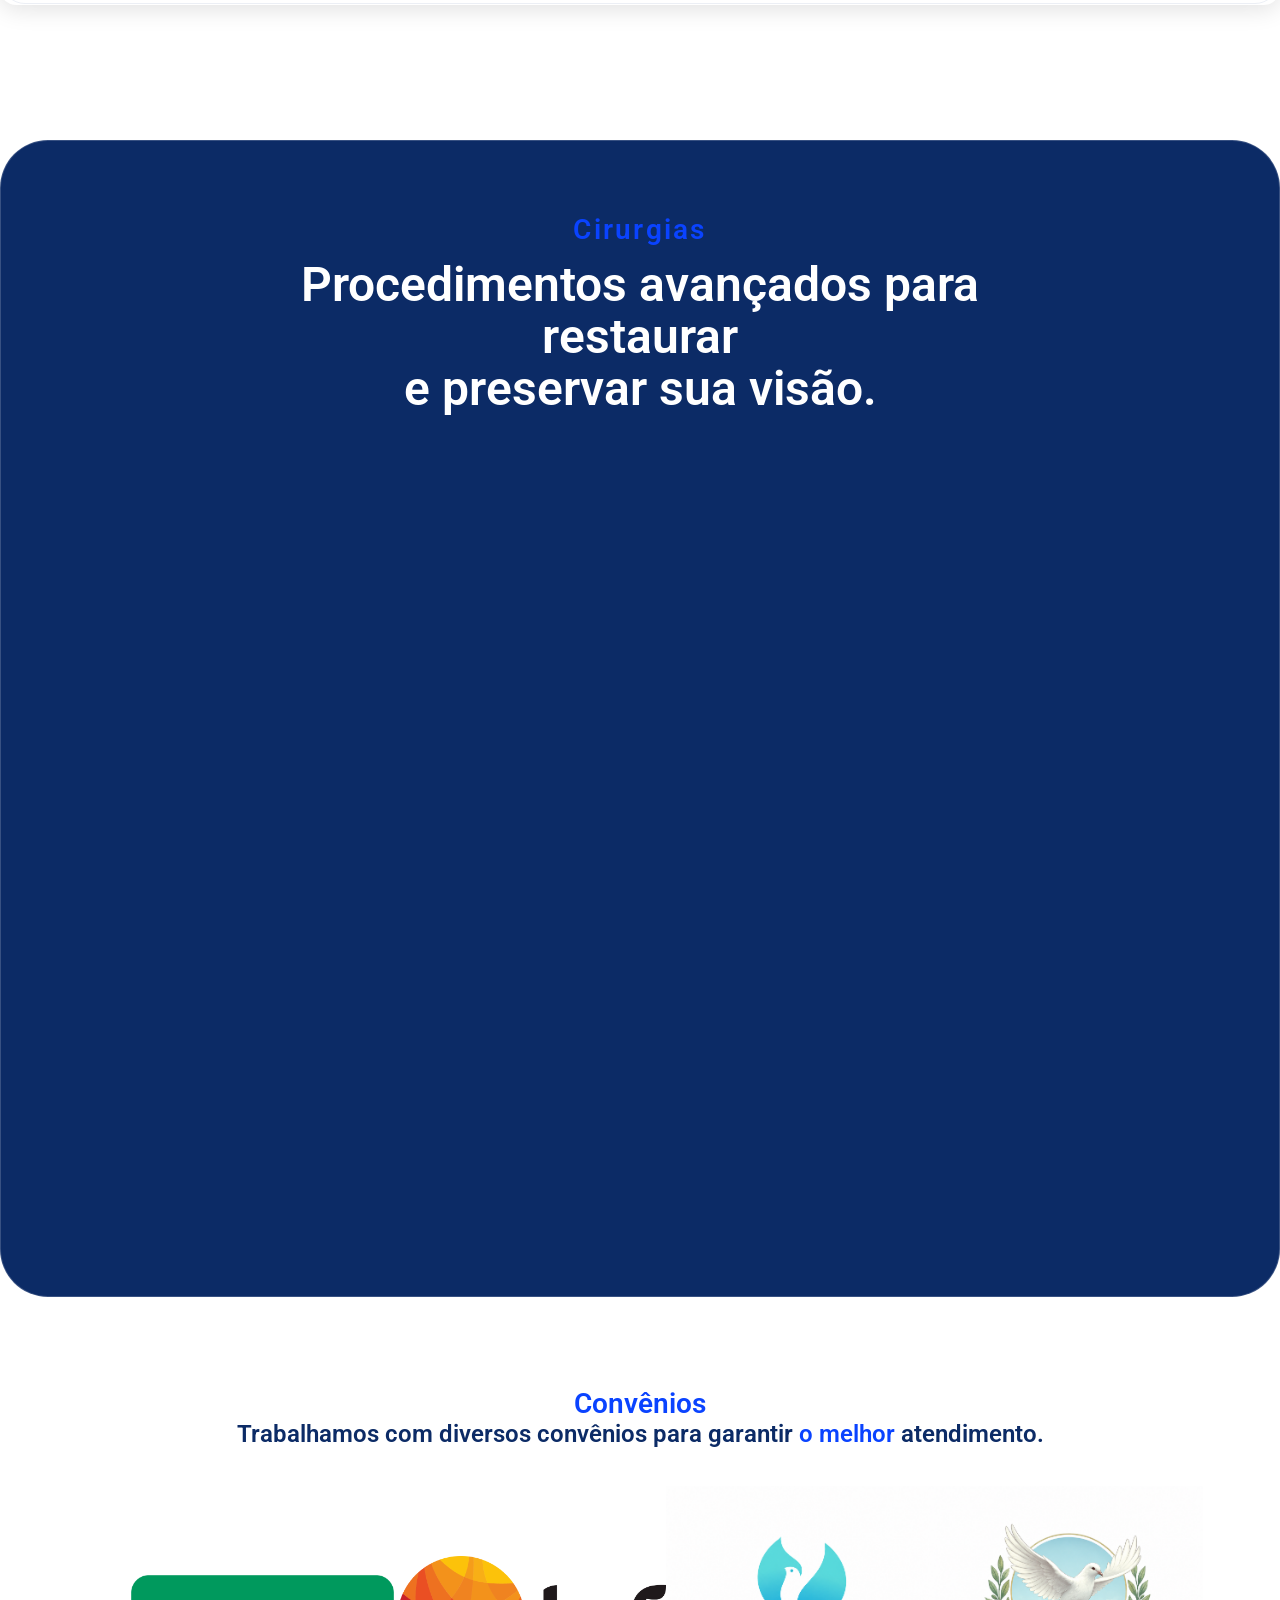
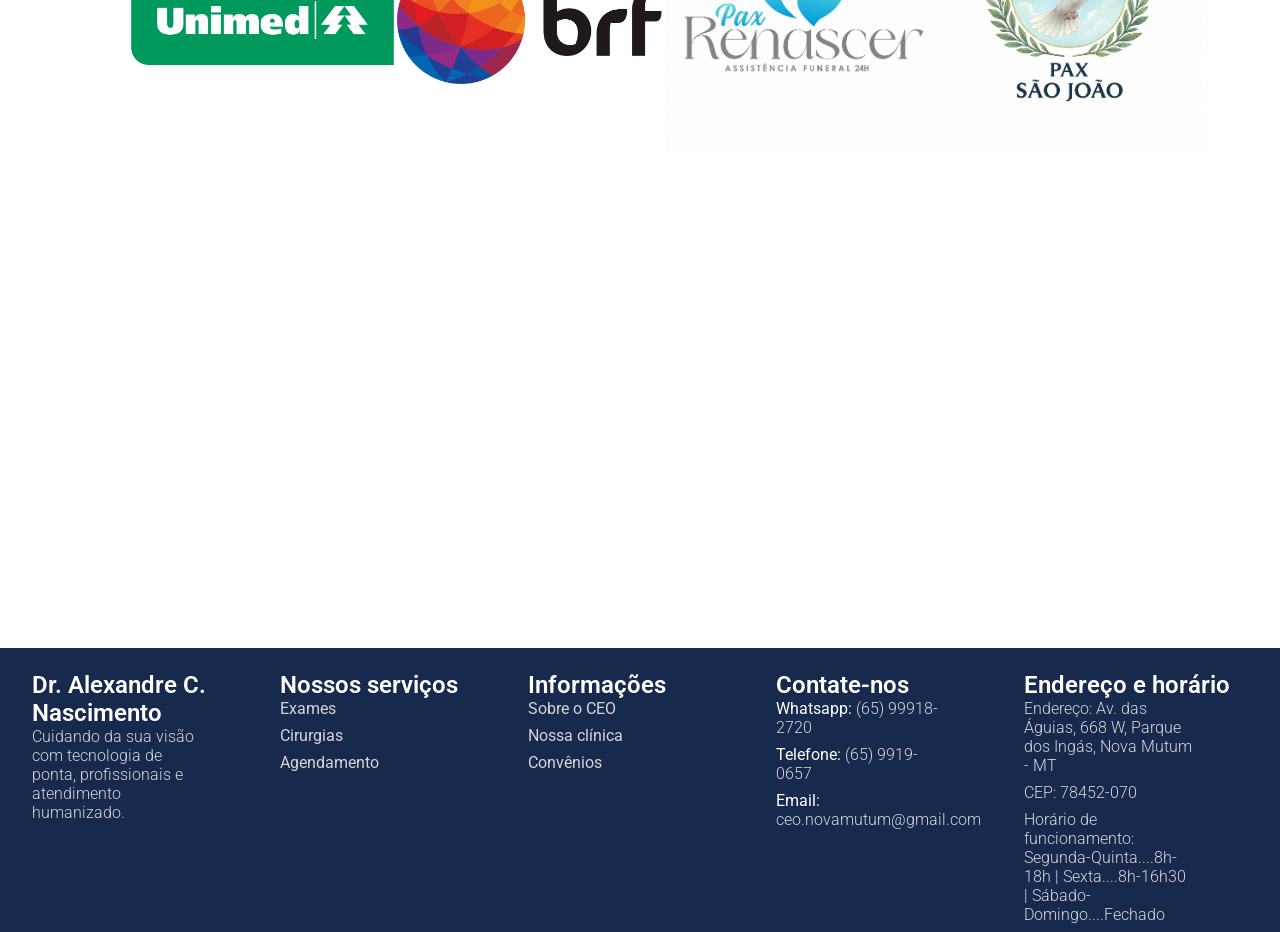
==== commit cf781248: "Updating Mobile" ====
--- a/public/index.html
+++ b/public/index.html
@@ -52,15 +52,13 @@
             <div class="hero-content">
                 <div class="carousel-mobile">
                     <div class="carousel-track">
-                        <img src="assets/img/mobile1.jpg" alt="Clínica CEO – ambiente moderno e acolhedor">
-                        <img src="assets/img/mobile2.jpg" alt="Equipe especializada em oftalmologia">
-                        <img src="assets/img/mobile3.jpg" alt="Tecnologia de ponta para cuidar da sua visão">
-                        <img src="assets/img/mobile4.jpeg" alt="Atendimento humanizado na CEO">
-
-                        <img src="assets/img/mobile1.jpg" alt="Clínica CEO – ambiente moderno e acolhedor">
-                        <img src="assets/img/mobile2.jpg" alt="Equipe especializada em oftalmologia">
-                        <img src="assets/img/mobile3.jpg" alt="Tecnologia de ponta para cuidar da sua visão">
-                        <img src="assets/img/mobile4.jpeg" alt="Atendimento humanizado na CEO">
+                        <img src="assets/img/fundinho.png" alt="Clínica CEO – ambiente moderno e acolhedor">
+                        <img src="assets/img/fundinho2.png" alt="Equipe especializada em oftalmologia">
+                        <img src="assets/img/fundinho3.png" alt="Tecnologia de ponta para cuidar da sua visão">
+
+                        <img src="assets/img/fundinho.png" alt="Clínica CEO – ambiente moderno e acolhedor">
+                        <img src="assets/img/fundinho2.png" alt="Equipe especializada em oftalmologia">
+                        <img src="assets/img/fundinho3.png" alt="Tecnologia de ponta para cuidar da sua visão">
                     </div>
                 </div>
 
@@ -141,6 +139,7 @@
                 <button class="esquerda"><img src="assets/img/left.png" alt=""></button>
                 <button class="direita"><img src="assets/img/right.png" alt=""></button>
                 <div class="interna">
+                    
                     <div class="exam-card"><img src="assets/img/exames/retina_mapping.jpg" alt="Mapeamento de Retina"><span>Mapeamento de Retina</span></div>
                     <div class="exam-card"><img src="assets/img/exames/oct.jpg" alt="Tomografia de Coerência Óptica"><span>Tomografia de Coerência Óptica (OCT)</span></div>
                     <div class="exam-card"><img src="assets/img/exames/biometria-ocular.jpg" alt="Biometria ocular"><span>Biometria</span></div>
--- a/public/assets/css/style.css
+++ b/public/assets/css/style.css
@@ -427,10 +427,9 @@
     flex-shrink: 0;
 }
 
-/* 4 imagens */
 @keyframes slide {
     from { transform: translateX(0); }
-    to   { transform: translateX(-400vw); }
+    to   { transform: translateX(-300vw); }
 }
 
 #sobre {
@@ -909,11 +908,16 @@
     align-items: center;
     justify-content: center;
     box-sizing: border-box;
-    width: 100%;
-    padding: 12px 14px;
+    min-height: 76px;
+    margin: 10px 12px 12px;
+    width: calc(100% - 24px);
+    padding: 16px 14px;
     color: #111;
     background-color: #fff;
-    font-weight: 600;
+    border: 1px solid rgba(22, 59, 122, 0.12);
+    border-radius: 12px;
+    box-shadow: 0 2px 8px rgba(0, 0, 0, 0.08);
+    font-weight: 700;
     font-size: clamp(14px, 1.5vw, 18px);
     text-align: center;
     line-height: 1.3;
